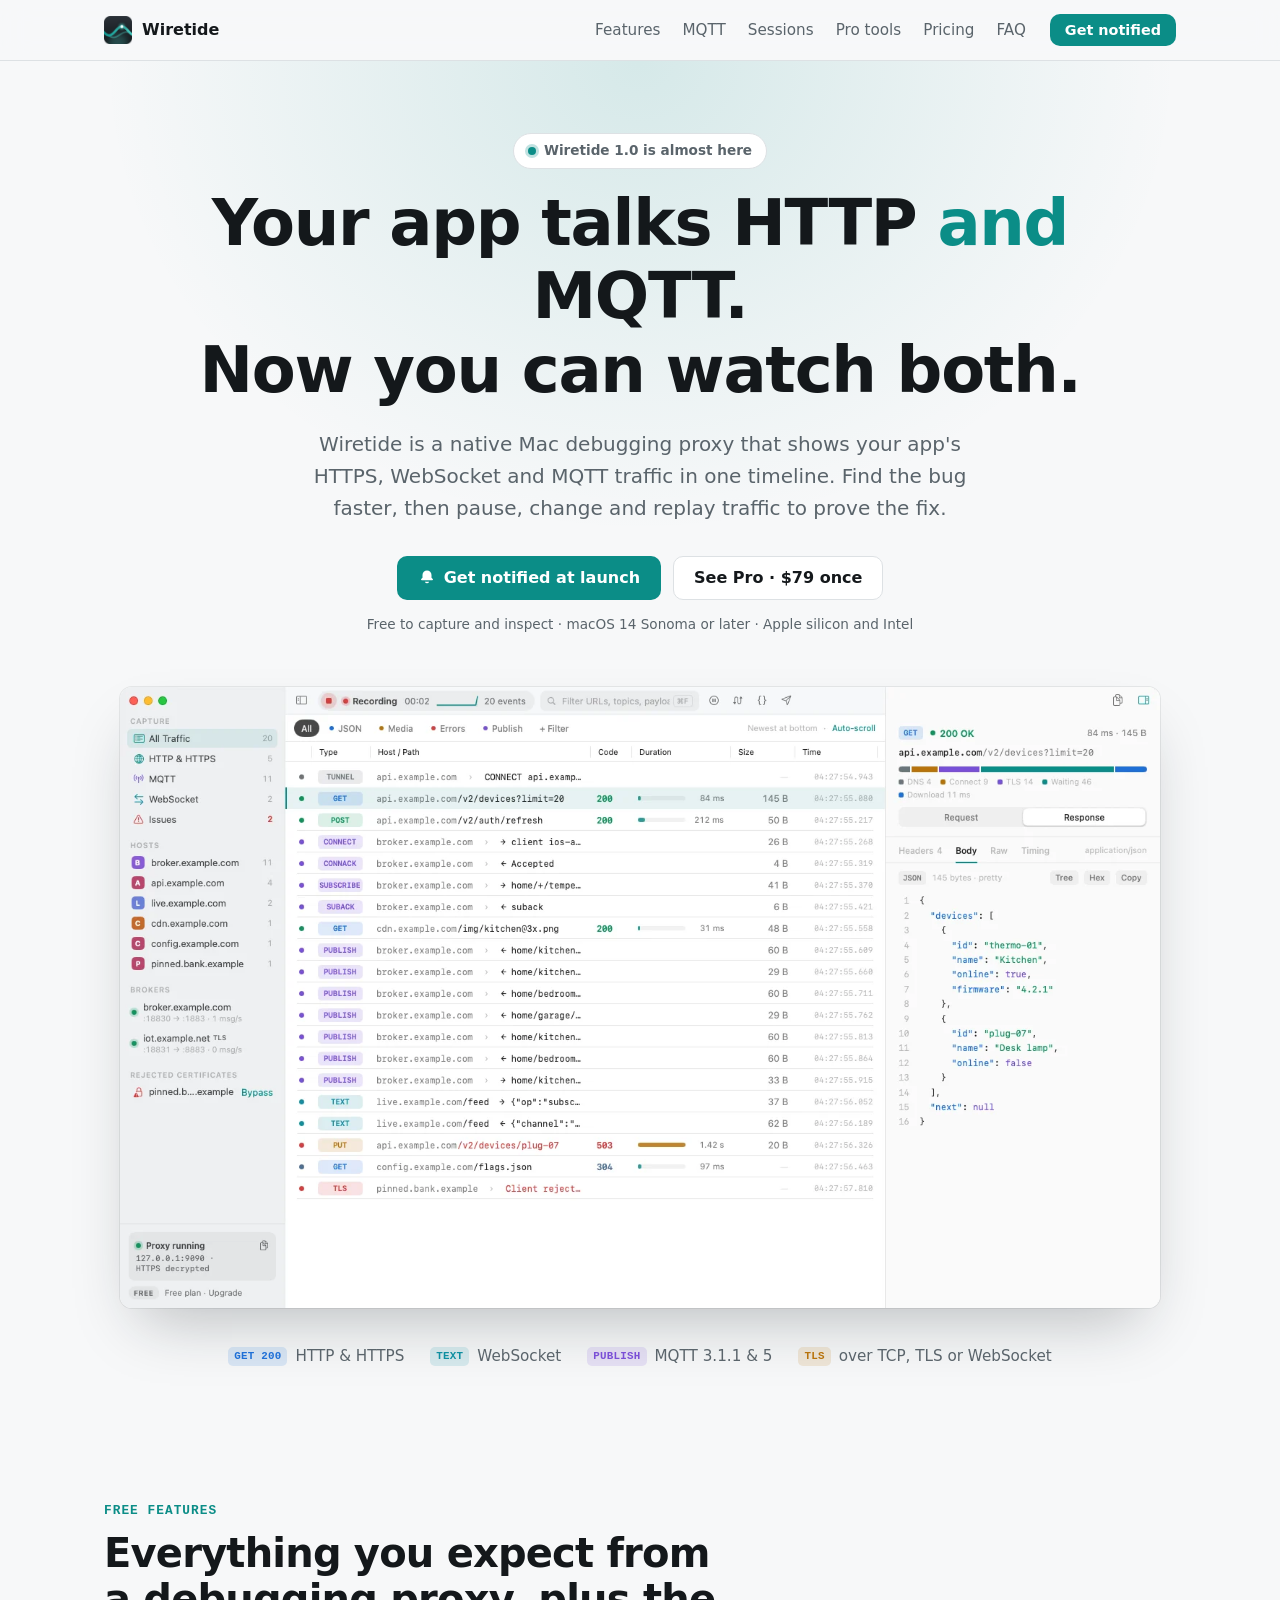
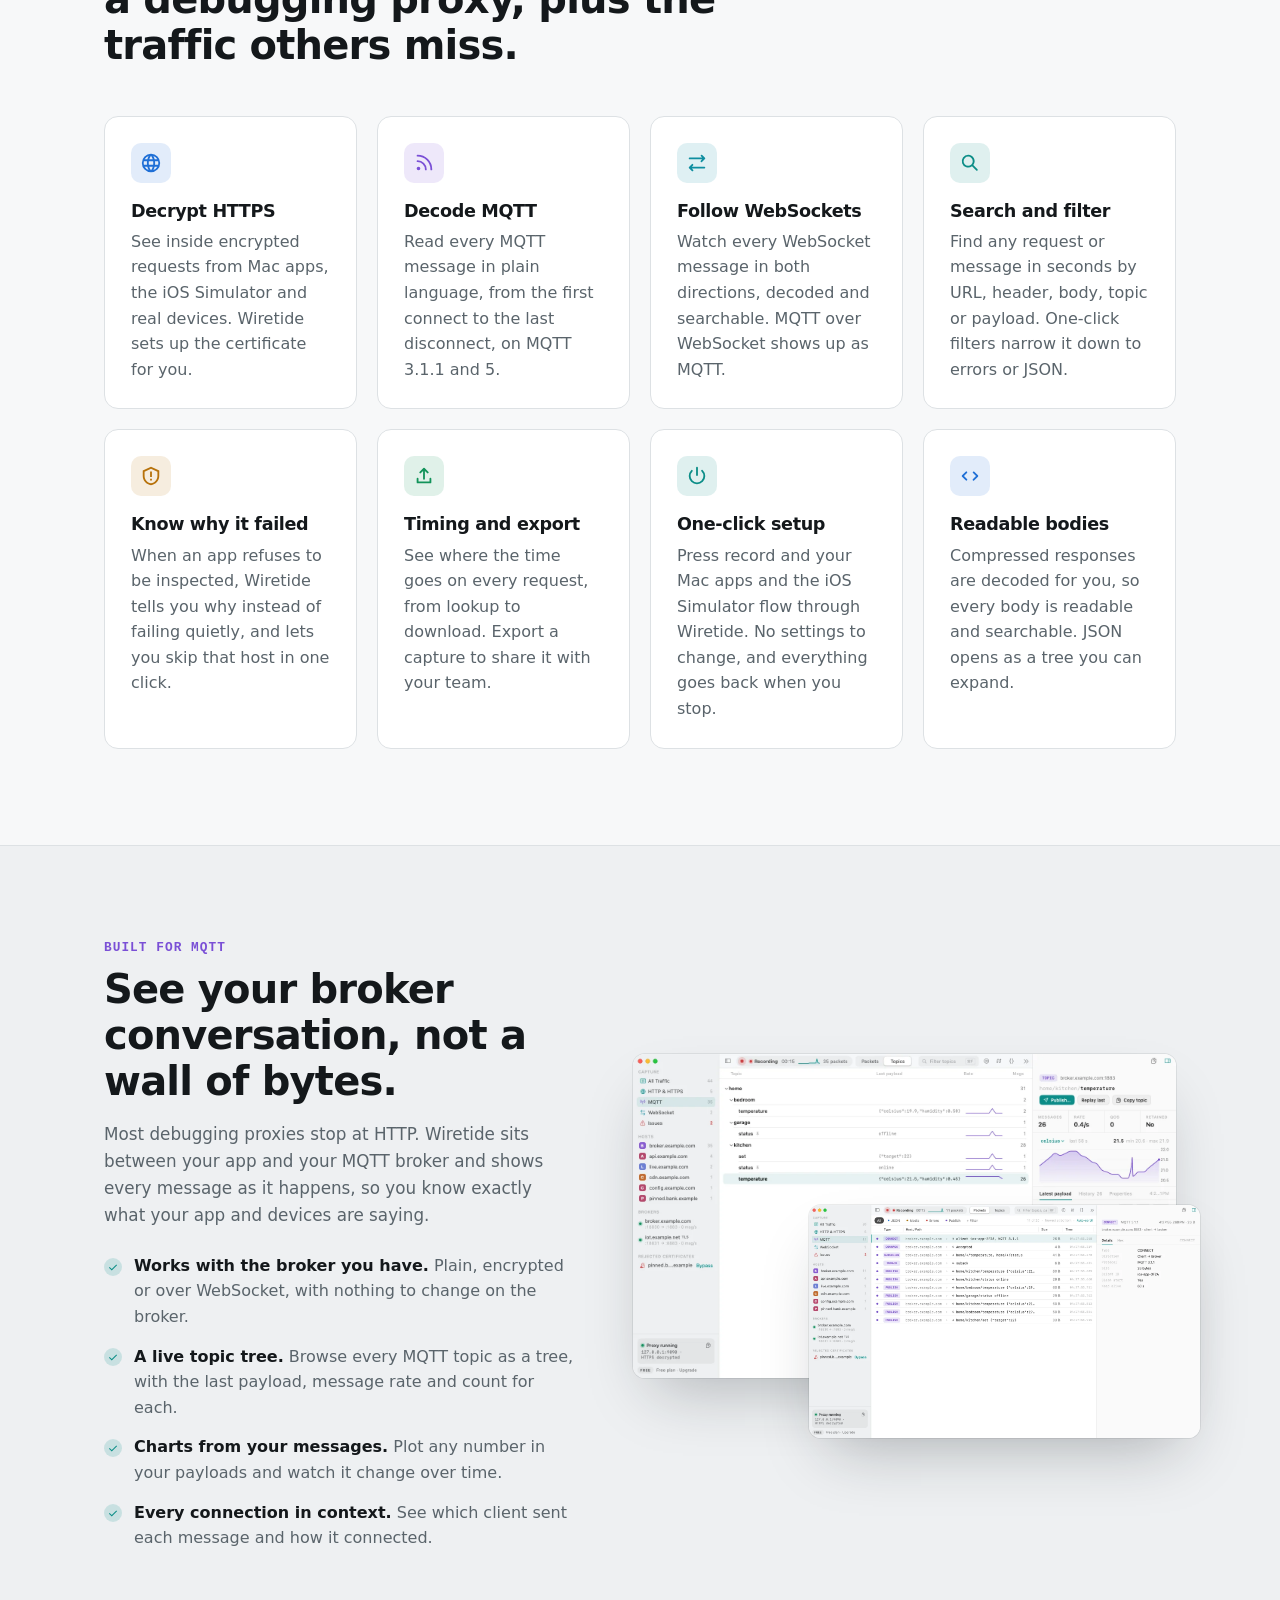
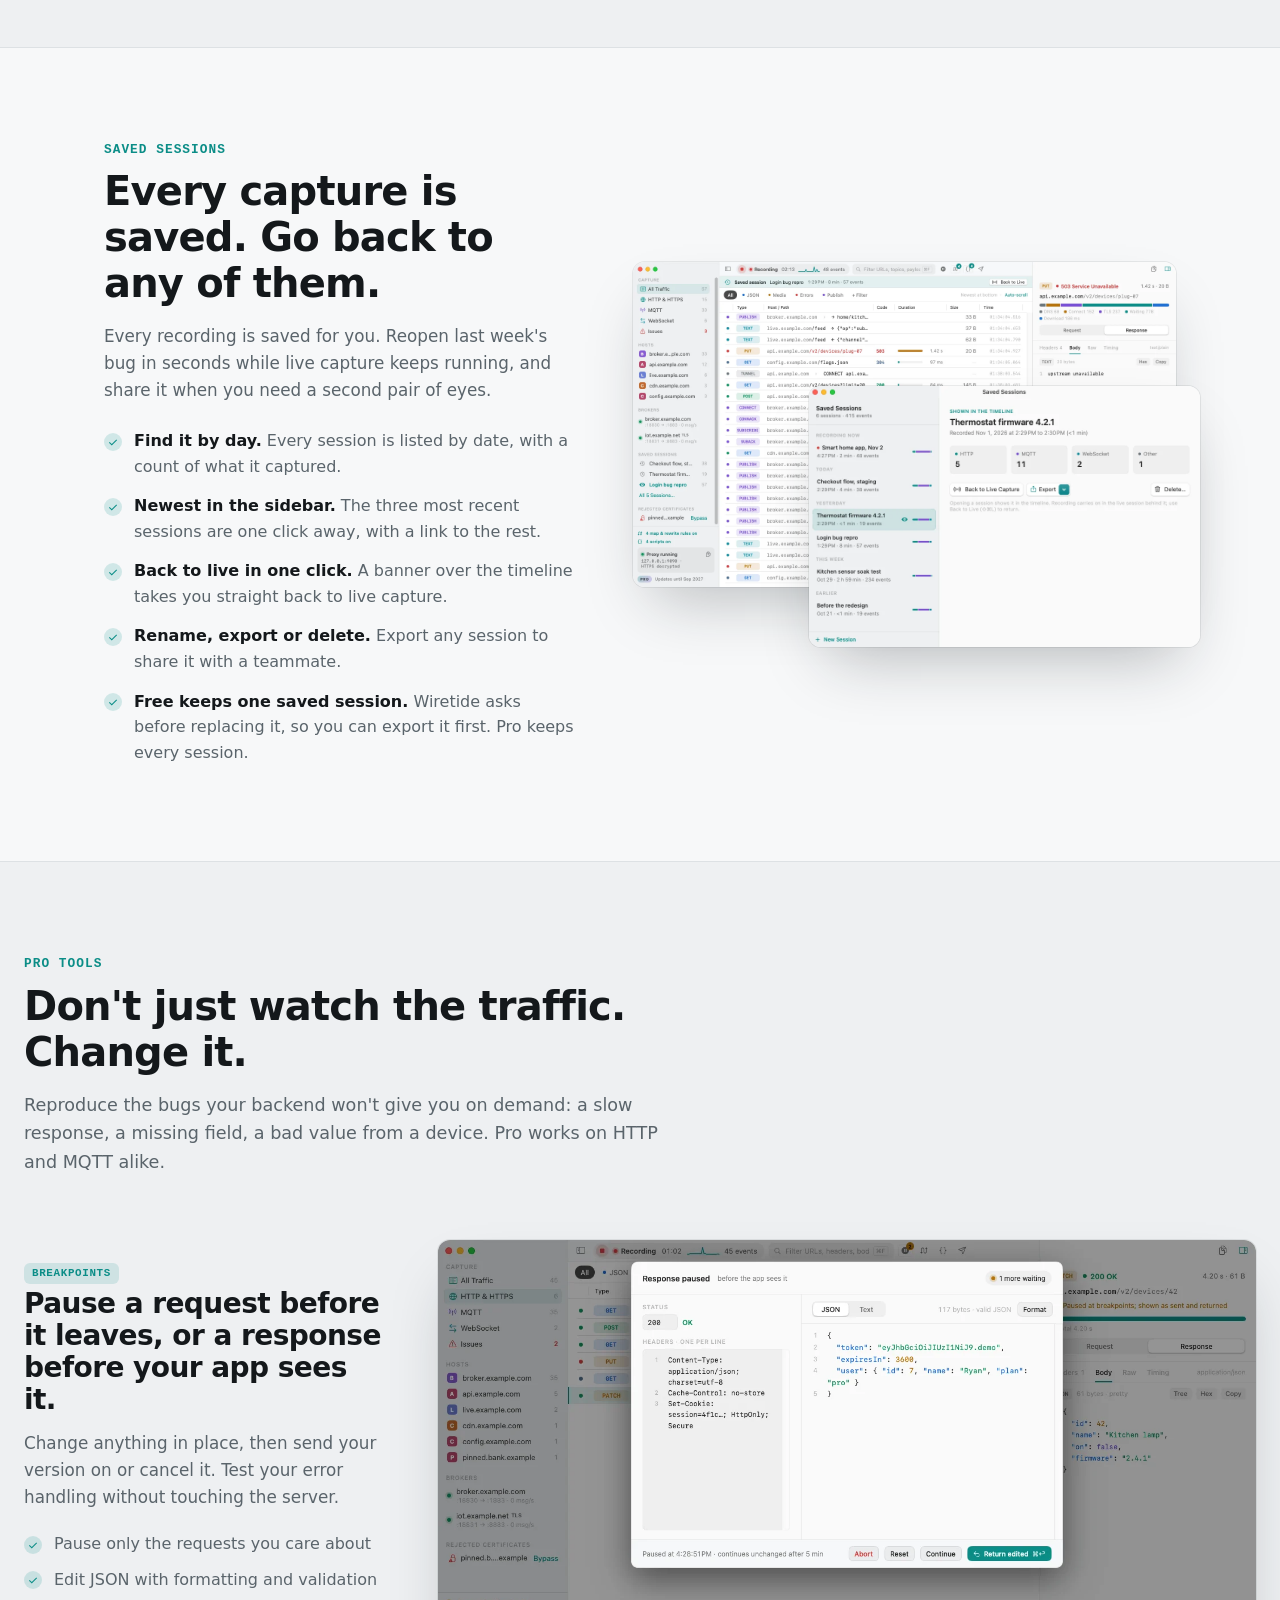
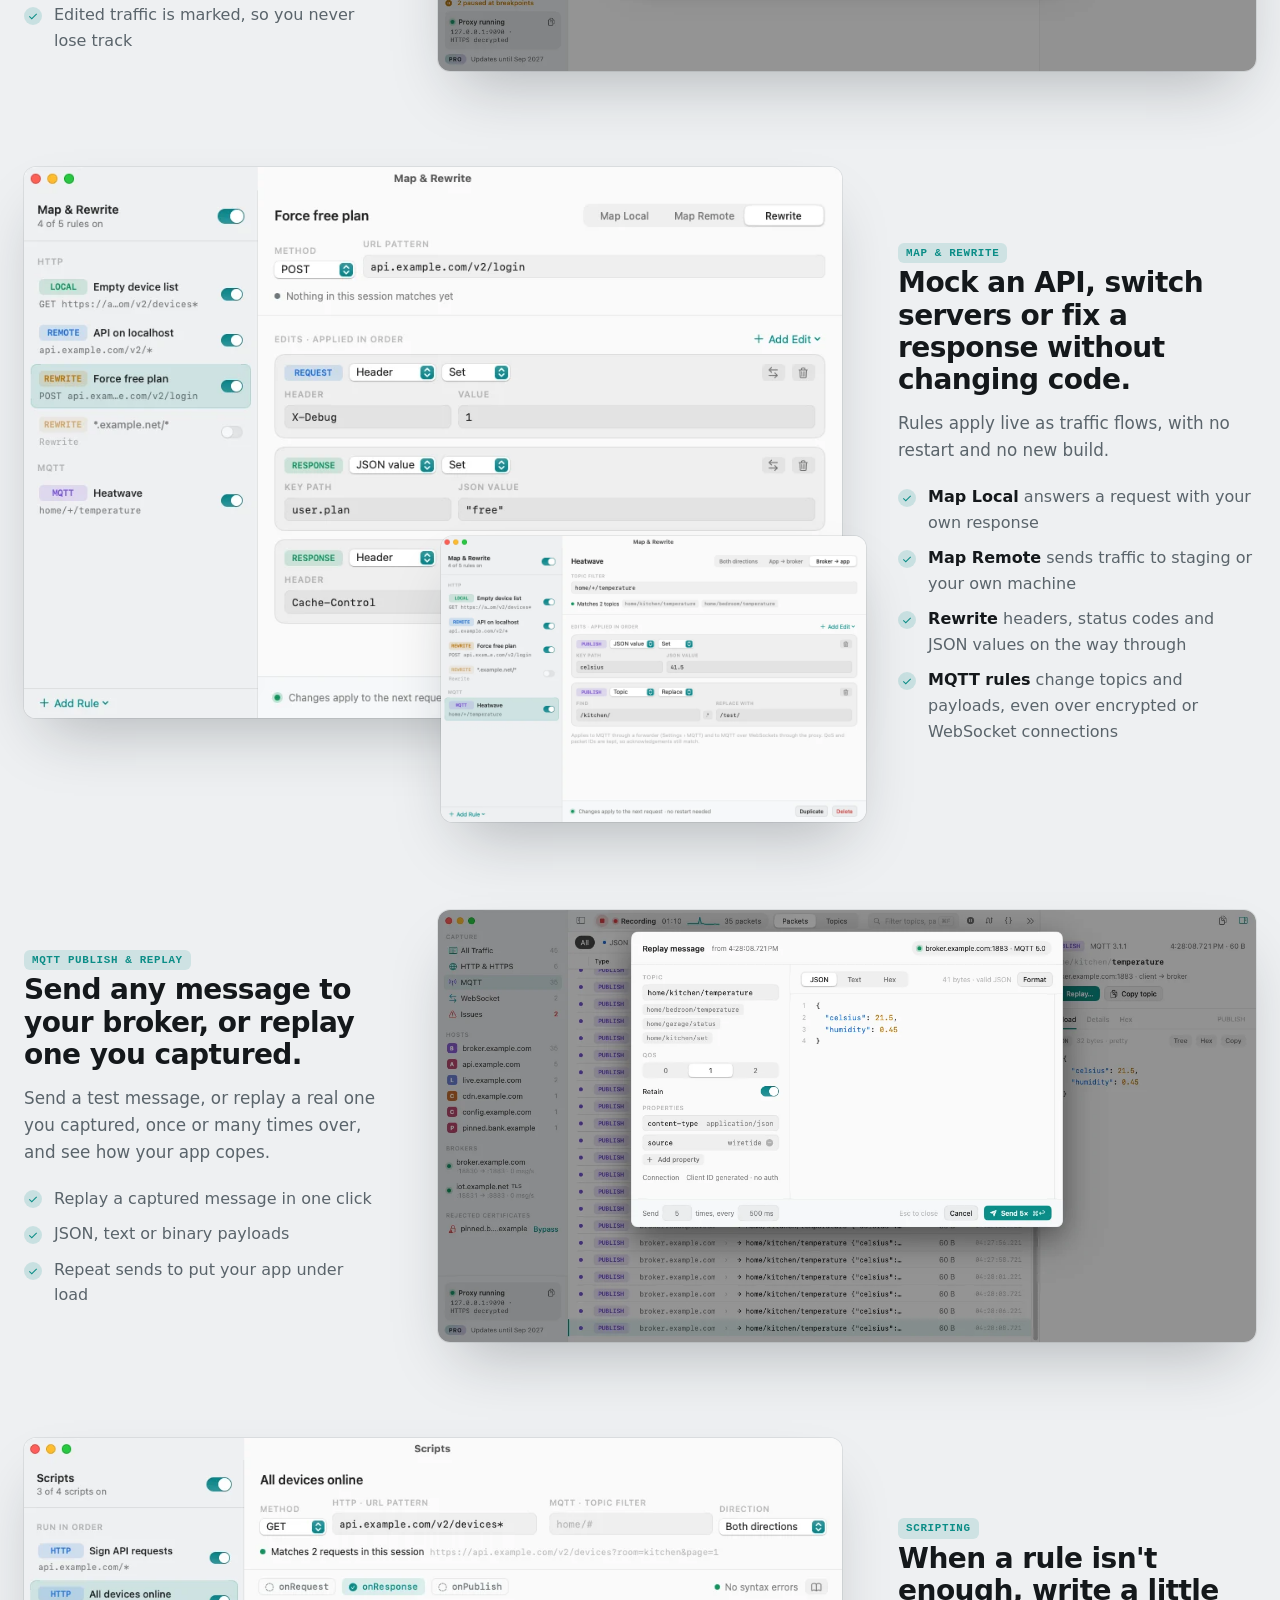
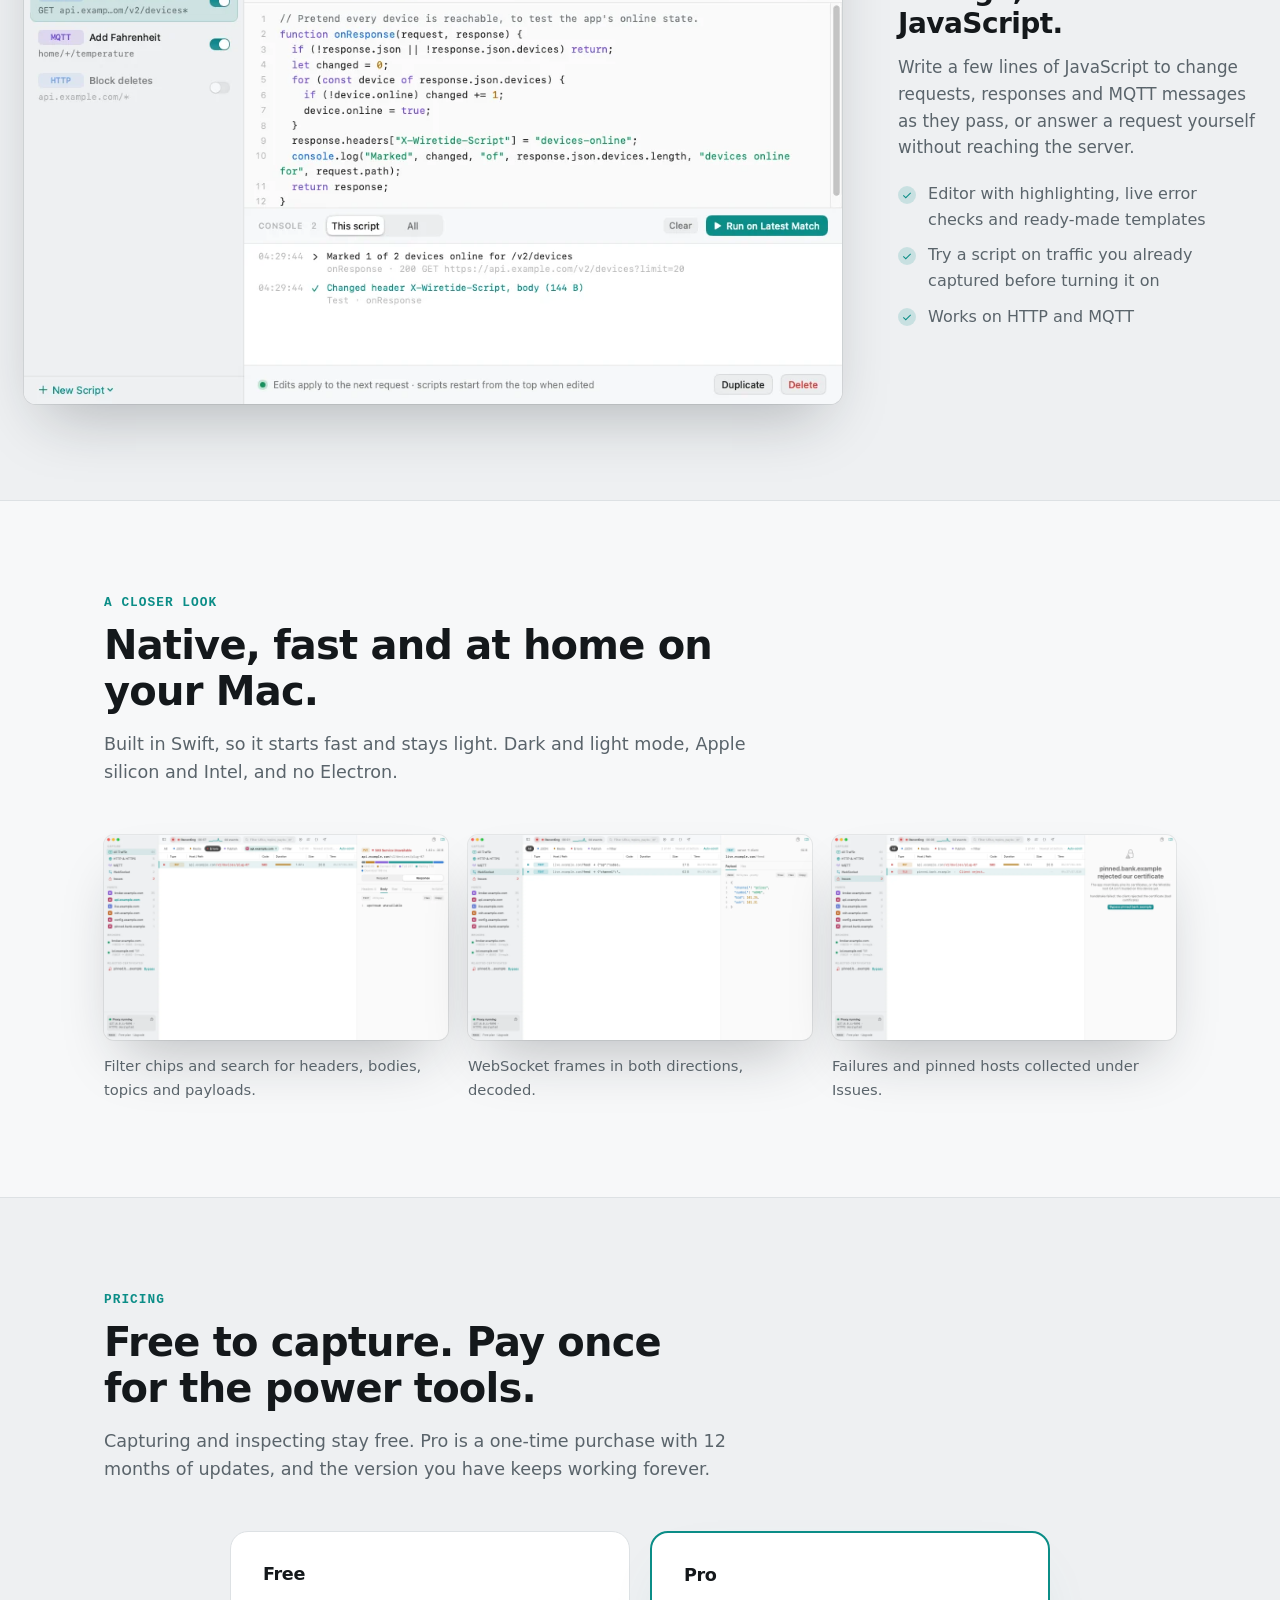
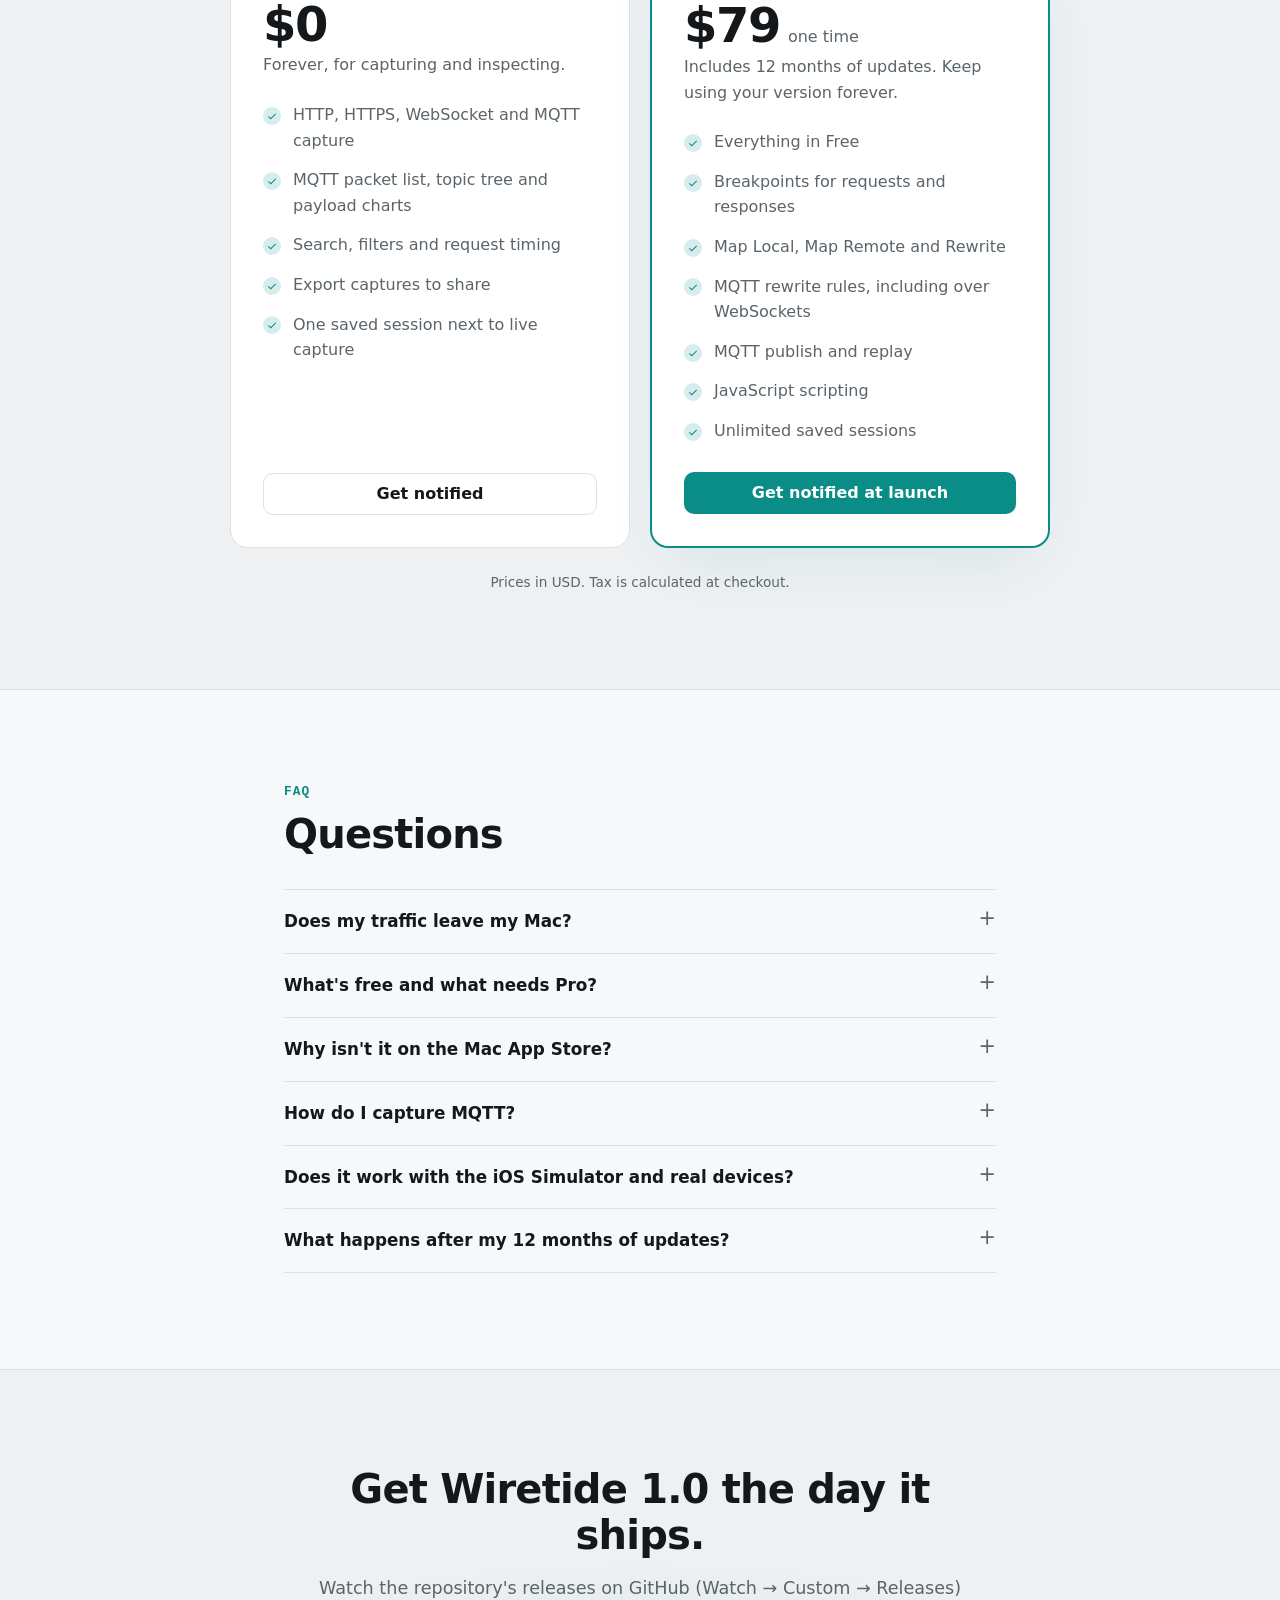
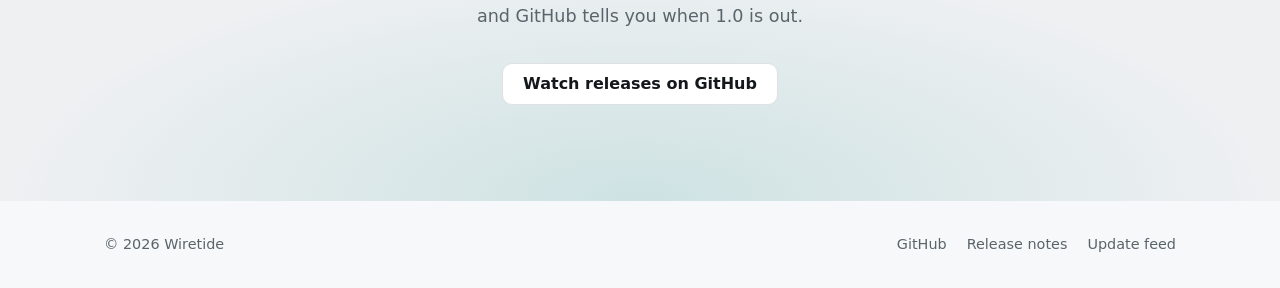
==== index.html @ bc928486 "Site from b8356b8" ====
<!doctype html>
<html lang="en">
<head>
  <meta charset="utf-8">
  <meta name="viewport" content="width=device-width, initial-scale=1">
  <title>Wiretide · HTTP, WebSocket and MQTT debugging proxy for macOS</title>
  <meta name="description" content="Wiretide is a native macOS debugging proxy for HTTPS, WebSocket and MQTT. Capture and inspect for free; Pro adds breakpoints, map and rewrite, MQTT publish and replay, and JavaScript scripting.">
  <link rel="canonical" href="https://wiretide.app/">
  <meta name="robots" content="index, follow">
  <meta name="color-scheme" content="dark light">
  <meta name="theme-color" content="#111417" media="(prefers-color-scheme: dark)">
  <meta name="theme-color" content="#f7f8f9" media="(prefers-color-scheme: light)">

  <meta property="og:type" content="website">
  <meta property="og:site_name" content="Wiretide">
  <meta property="og:url" content="https://wiretide.app/">
  <meta property="og:title" content="Wiretide · HTTP and MQTT debugging proxy for macOS">
  <meta property="og:description" content="HTTPS, WebSocket and MQTT in one timeline. Pause, rewrite, script and replay traffic in a native Mac app.">
  <meta property="og:image" content="https://wiretide.app/images/og.png">
  <meta property="og:image:width" content="1200">
  <meta property="og:image:height" content="630">
  <meta property="og:image:alt" content="Wiretide's timeline with HTTPS requests and MQTT packets side by side.">
  <meta property="og:locale" content="en_US">
  <meta name="twitter:card" content="summary_large_image">
  <meta name="twitter:title" content="Wiretide · HTTP and MQTT debugging proxy for macOS">
  <meta name="twitter:description" content="HTTPS, WebSocket and MQTT in one timeline. Pause, rewrite, script and replay traffic in a native Mac app.">
  <meta name="twitter:image" content="https://wiretide.app/images/og.png">

  <script type="application/ld+json">
  {
    "@context": "https://schema.org",
    "@type": "SoftwareApplication",
    "name": "Wiretide",
    "url": "https://wiretide.app/",
    "image": "https://wiretide.app/images/og.png",
    "description": "A native macOS debugging proxy for HTTPS, WebSocket and MQTT, with breakpoints, map and rewrite, MQTT publish and replay, and JavaScript scripting.",
    "applicationCategory": "DeveloperApplication",
    "operatingSystem": "macOS 14 or later",
    "offers": [
      { "@type": "Offer", "name": "Free", "price": "0", "priceCurrency": "USD" },
      { "@type": "Offer", "name": "Pro", "price": "79", "priceCurrency": "USD", "description": "One-time purchase with 12 months of updates" }
    ]
  }
  </script>

  <link rel="icon" href="images/favicon-32.png" type="image/png" sizes="32x32">
  <link rel="icon" href="images/icon-64.png" type="image/png" sizes="64x64">
  <link rel="apple-touch-icon" href="images/apple-touch-icon.png">
  <link rel="stylesheet" href="styles.css">
  <script src="config.js"></script>
  <script src="main.js" defer></script>
</head>
<body>
  <header class="nav">
    <div class="wrap nav-inner">
      <a class="brand" href="#top" aria-label="Wiretide home">
        <img src="images/icon-64.png" alt="" width="28" height="28">
        <span>Wiretide</span>
      </a>
      <nav class="nav-links" aria-label="Sections">
        <a href="#features">Features</a>
        <a href="#mqtt">MQTT</a>
        <a href="#sessions">Sessions</a>
        <a href="#pro">Pro tools</a>
        <a href="#pricing">Pricing</a>
        <a href="#faq">FAQ</a>
      </nav>
      <a class="btn btn-small" data-download data-launch-label="Download" href="#waitlist">Get notified</a>
    </div>
  </header>

  <main id="top">
    <section class="hero">
      <div class="wrap">
        <p class="pill"><span class="dot"></span><span data-prelaunch>Wiretide 1.0 is almost here</span><span data-launched hidden>Version 1.0</span></p>
        <h1>Your app talks HTTP <em>and</em> MQTT.<br>Now you can watch both.</h1>
        <p class="lede">Wiretide is a native Mac debugging proxy that shows your app's HTTPS, WebSocket and MQTT traffic in one timeline. Find the bug faster, then pause, change and replay traffic to prove the fix.</p>
        <div class="cta-row">
          <a class="btn btn-primary" data-download data-launch-label="Download for macOS" href="#waitlist">
            <svg aria-hidden="true" data-prelaunch width="18" height="18" viewBox="0 0 24 24"><path fill="currentColor" d="M12 2a6 6 0 0 0-6 6v3.59l-1.7 1.7A1 1 0 0 0 5 15h14a1 1 0 0 0 .7-1.7L18 11.58V8a6 6 0 0 0-6-6Zm-2.83 15a3 3 0 0 0 5.66 0H9.17Z"/></svg>
            <svg aria-hidden="true" data-launched hidden width="18" height="18" viewBox="0 0 24 24"><path fill="currentColor" d="M12 3a1 1 0 0 1 1 1v9.59l3.3-3.3a1 1 0 1 1 1.4 1.42l-5 5a1 1 0 0 1-1.4 0l-5-5a1 1 0 1 1 1.4-1.42l3.3 3.3V4a1 1 0 0 1 1-1Zm-8 15a1 1 0 0 1 1 1v1h14v-1a1 1 0 1 1 2 0v2a1 1 0 0 1-1 1H4a1 1 0 0 1-1-1v-2a1 1 0 0 1 1-1Z"/></svg>
            <span data-label>Get notified at launch</span>
          </a>
          <a class="btn btn-ghost" href="#pricing">See Pro · $79 once</a>
        </div>
        <p class="fine">Free to capture and inspect · macOS 14 Sonoma or later · Apple silicon and Intel</p>

        <figure class="window hero-shot">
          <picture>
            <source srcset="images/timeline-light.webp" media="(prefers-color-scheme: light)">
            <img src="images/timeline-dark.webp" width="1440" height="860"
                 alt="Wiretide's timeline: HTTPS requests, MQTT CONNECT, SUBSCRIBE and PUBLISH packets and WebSocket text frames in one list, with a JSON response and its timing open in the inspector.">
          </picture>
        </figure>

        <ul class="protocols" aria-label="Supported protocols">
          <li><span class="tag tag-http">GET 200</span>HTTP &amp; HTTPS</li>
          <li><span class="tag tag-ws">TEXT</span>WebSocket</li>
          <li><span class="tag tag-mqtt">PUBLISH</span>MQTT 3.1.1 &amp; 5</li>
          <li><span class="tag tag-tls">TLS</span>over TCP, TLS or WebSocket</li>
        </ul>
      </div>
    </section>

    <section id="features" class="section">
      <div class="wrap">
        <p class="eyebrow">Free features</p>
        <h2>Everything you expect from a debugging proxy, plus the traffic others miss.</h2>
        <div class="grid features">
          <article class="card">
            <div class="icon i-http" aria-hidden="true"><svg viewBox="0 0 24 24"><path d="M12 2a10 10 0 1 0 0 20 10 10 0 0 0 0-20Zm6.93 6h-2.95a15.7 15.7 0 0 0-1.38-3.56A8.03 8.03 0 0 1 18.93 8ZM12 4.04c.83 1.2 1.48 2.53 1.91 3.96h-3.82c.43-1.43 1.08-2.76 1.91-3.96ZM4.26 14a8.2 8.2 0 0 1 0-4h3.38a16.5 16.5 0 0 0 0 4H4.26Zm.81 2h2.95c.32 1.25.78 2.45 1.38 3.56A7.99 7.99 0 0 1 5.07 16Zm2.95-8H5.07a7.99 7.99 0 0 1 4.33-3.56A15.7 15.7 0 0 0 8.02 8ZM12 19.96A14.1 14.1 0 0 1 10.09 16h3.82A14.1 14.1 0 0 1 12 19.96ZM14.34 14H9.66a14.7 14.7 0 0 1 0-4h4.68a14.7 14.7 0 0 1 0 4Zm.25 5.56c.6-1.11 1.06-2.31 1.38-3.56h2.95a8.03 8.03 0 0 1-4.33 3.56ZM16.36 14a16.5 16.5 0 0 0 0-4h3.38a8.2 8.2 0 0 1 0 4h-3.38Z"/></svg></div>
            <h3>Decrypt HTTPS</h3>
            <p>See inside encrypted requests from Mac apps, the iOS Simulator and real devices. Wiretide sets up the certificate for you.</p>
          </article>
          <article class="card">
            <div class="icon i-mqtt" aria-hidden="true"><svg viewBox="0 0 24 24"><path d="M4 4a1 1 0 0 1 1-1 16 16 0 0 1 16 16 1 1 0 1 1-2 0A14 14 0 0 0 5 5a1 1 0 0 1-1-1Zm0 6a1 1 0 0 1 1-1 10 10 0 0 1 10 10 1 1 0 1 1-2 0 8 8 0 0 0-8-8 1 1 0 0 1-1-1Zm2 6a2 2 0 1 1 0 4 2 2 0 0 1 0-4Z"/></svg></div>
            <h3>Decode MQTT</h3>
            <p>Read every MQTT message in plain language, from the first connect to the last disconnect, on MQTT 3.1.1 and 5.</p>
          </article>
          <article class="card">
            <div class="icon i-ws" aria-hidden="true"><svg viewBox="0 0 24 24"><path d="M16.3 3.3a1 1 0 0 1 1.4 0l3 3a1 1 0 0 1 0 1.4l-3 3a1 1 0 1 1-1.4-1.4L17.58 8H4a1 1 0 0 1 0-2h13.59L16.3 4.7a1 1 0 0 1 0-1.4Zm-8.6 10a1 1 0 0 1 0 1.4L6.42 16H20a1 1 0 1 1 0 2H6.41l1.3 1.3a1 1 0 1 1-1.42 1.4l-3-3a1 1 0 0 1 0-1.4l3-3a1 1 0 0 1 1.42 0Z"/></svg></div>
            <h3>Follow WebSockets</h3>
            <p>Watch every WebSocket message in both directions, decoded and searchable. MQTT over WebSocket shows up as MQTT.</p>
          </article>
          <article class="card">
            <div class="icon i-search" aria-hidden="true"><svg viewBox="0 0 24 24"><path d="M10 3a7 7 0 0 1 5.6 11.19l4.6 4.6a1 1 0 0 1-1.4 1.42l-4.6-4.6A7 7 0 1 1 10 3Zm0 2a5 5 0 1 0 0 10 5 5 0 0 0 0-10Z"/></svg></div>
            <h3>Search and filter</h3>
            <p>Find any request or message in seconds by URL, header, body, topic or payload. One-click filters narrow it down to errors or JSON.</p>
          </article>
          <article class="card">
            <div class="icon i-warn" aria-hidden="true"><svg viewBox="0 0 24 24"><path d="M12 2 3 6v6c0 5 3.8 9.3 9 10 5.2-.7 9-5 9-10V6l-9-4Zm0 2.18 7 3.11V12c0 3.9-2.9 7.3-7 8-4.1-.7-7-4.1-7-8V7.29l7-3.11ZM11 7h2v6h-2V7Zm0 8h2v2h-2v-2Z"/></svg></div>
            <h3>Know why it failed</h3>
            <p>When an app refuses to be inspected, Wiretide tells you why instead of failing quietly, and lets you skip that host in one click.</p>
          </article>
          <article class="card">
            <div class="icon i-export" aria-hidden="true"><svg viewBox="0 0 24 24"><path d="M12 3a1 1 0 0 1 .7.3l4 4a1 1 0 1 1-1.4 1.4L13 6.42V15a1 1 0 1 1-2 0V6.41L8.7 8.7a1 1 0 1 1-1.4-1.4l4-4A1 1 0 0 1 12 3ZM5 14a1 1 0 0 1 1 1v3h12v-3a1 1 0 1 1 2 0v4a1 1 0 0 1-1 1H5a1 1 0 0 1-1-1v-4a1 1 0 0 1 1-1Z"/></svg></div>
            <h3>Timing and export</h3>
            <p>See where the time goes on every request, from lookup to download. Export a capture to share it with your team.</p>
          </article>
          <article class="card">
            <div class="icon i-search" aria-hidden="true"><svg viewBox="0 0 24 24"><path d="M12 2a1 1 0 0 1 1 1v8a1 1 0 1 1-2 0V3a1 1 0 0 1 1-1ZM7.05 5.64a1 1 0 0 1 0 1.41 7 7 0 1 0 9.9 0 1 1 0 1 1 1.41-1.41 9 9 0 1 1-12.72 0 1 1 0 0 1 1.41 0Z"/></svg></div>
            <h3>One-click setup</h3>
            <p>Press record and your Mac apps and the iOS Simulator flow through Wiretide. No settings to change, and everything goes back when you stop.</p>
          </article>
          <article class="card">
            <div class="icon i-http" aria-hidden="true"><svg viewBox="0 0 24 24"><path d="M8.7 7.3a1 1 0 0 1 0 1.4L5.42 12l3.3 3.3a1 1 0 1 1-1.42 1.4l-4-4a1 1 0 0 1 0-1.4l4-4a1 1 0 0 1 1.42 0Zm6.6 0a1 1 0 0 1 1.4 0l4 4a1 1 0 0 1 0 1.4l-4 4a1 1 0 1 1-1.4-1.4l3.29-3.3-3.3-3.3a1 1 0 0 1 0-1.4Z"/></svg></div>
            <h3>Readable bodies</h3>
            <p>Compressed responses are decoded for you, so every body is readable and searchable. JSON opens as a tree you can expand.</p>
          </article>
        </div>
      </div>
    </section>

    <section id="mqtt" class="section section-alt">
      <div class="wrap split">
        <div class="split-copy">
          <p class="eyebrow eyebrow-mqtt">Built for MQTT</p>
          <h2>See your broker conversation, not a wall of bytes.</h2>
          <p>Most debugging proxies stop at HTTP. Wiretide sits between your app and your MQTT broker and shows every message as it happens, so you know exactly what your app and devices are saying.</p>
          <ul class="checks">
            <li><strong>Works with the broker you have.</strong> Plain, encrypted or over WebSocket, with nothing to change on the broker.</li>
            <li><strong>A live topic tree.</strong> Browse every MQTT topic as a tree, with the last payload, message rate and count for each.</li>
            <li><strong>Charts from your messages.</strong> Plot any number in your payloads and watch it change over time.</li>
            <li><strong>Every connection in context.</strong> See which client sent each message and how it connected.</li>
          </ul>
        </div>
        <div class="split-media">
          <figure class="window">
            <picture>
              <source srcset="images/topics-light.webp" media="(prefers-color-scheme: light)">
              <img src="images/topics-dark.webp" width="1440" height="860" loading="lazy"
                   alt="The MQTT topic tree with last payloads and rate sparklines, and a chart of a payload value in the inspector.">
            </picture>
          </figure>
          <figure class="window window-offset">
            <picture>
              <source srcset="images/mqtt-connect-light.webp" media="(prefers-color-scheme: light)">
              <img src="images/mqtt-connect-dark.webp" width="1440" height="860" loading="lazy"
                   alt="The MQTT packet list with a packet open in the inspector.">
            </picture>
          </figure>
        </div>
      </div>
    </section>

    <section id="sessions" class="section">
      <div class="wrap split">
        <div class="split-copy">
          <p class="eyebrow">Saved Sessions</p>
          <h2>Every capture is saved. Go back to any of them.</h2>
          <p>Every recording is saved for you. Reopen last week's bug in seconds while live capture keeps running, and share it when you need a second pair of eyes.</p>
          <ul class="checks">
            <li><strong>Find it by day.</strong> Every session is listed by date, with a count of what it captured.</li>
            <li><strong>Newest in the sidebar.</strong> The three most recent sessions are one click away, with a link to the rest.</li>
            <li><strong>Back to live in one click.</strong> A banner over the timeline takes you straight back to live capture.</li>
            <li><strong>Rename, export or delete.</strong> Export any session to share it with a teammate.</li>
            <li><strong>Free keeps one saved session.</strong> Wiretide asks before replacing it, so you can export it first. Pro keeps every session.</li>
          </ul>
        </div>
        <div class="split-media">
          <figure class="window">
            <picture>
              <source srcset="images/saved-session-light.webp" media="(prefers-color-scheme: light)">
              <img src="images/saved-session-dark.webp" width="1440" height="860" loading="lazy"
                   alt="The timeline showing a saved session called Login bug repro, with a Back to Live button and the three newest sessions in the sidebar.">
            </picture>
          </figure>
          <figure class="window window-offset">
            <picture>
              <source srcset="images/sessions-light.webp" media="(prefers-color-scheme: light)">
              <img src="images/sessions-dark.webp" width="900" height="600" loading="lazy"
                   alt="The Saved Sessions window listing sessions by day, with event counts for HTTP, MQTT, WebSocket and other traffic.">
            </picture>
          </figure>
        </div>
      </div>
    </section>

    <section id="pro" class="section section-alt">
      <div class="wrap">
        <p class="eyebrow">Pro tools</p>
        <h2>Don't just watch the traffic. Change it.</h2>
        <p class="sub">Reproduce the bugs your backend won't give you on demand: a slow response, a missing field, a bad value from a device. Pro works on HTTP and MQTT alike.</p>

        <div class="pro-list">
          <article class="pro-item">
            <div class="pro-copy">
              <span class="pro-tag">Breakpoints</span>
              <h3>Pause a request before it leaves, or a response before your app sees it.</h3>
              <p>Change anything in place, then send your version on or cancel it. Test your error handling without touching the server.</p>
              <ul class="checks">
                <li>Pause only the requests you care about</li>
                <li>Edit JSON with formatting and validation</li>
                <li>Edited traffic is marked, so you never lose track</li>
              </ul>
            </div>
            <div class="pro-media">
              <figure class="window">
                <picture>
                  <source srcset="images/breakpoint-light.webp" media="(prefers-color-scheme: light)">
                  <img src="images/breakpoint-dark.webp" width="1440" height="760" loading="lazy"
                       alt="A paused response: status 200, its headers and a JSON body ready to edit, with Abort, Reset, Continue and Return edited buttons.">
                </picture>
              </figure>
            </div>
          </article>

          <article class="pro-item">
            <div class="pro-copy">
              <span class="pro-tag">Map &amp; Rewrite</span>
              <h3>Mock an API, switch servers or fix a response without changing code.</h3>
              <p>Rules apply live as traffic flows, with no restart and no new build.</p>
              <ul class="checks">
                <li><strong>Map Local</strong> answers a request with your own response</li>
                <li><strong>Map Remote</strong> sends traffic to staging or your own machine</li>
                <li><strong>Rewrite</strong> headers, status codes and JSON values on the way through</li>
                <li><strong>MQTT rules</strong> change topics and payloads, even over encrypted or WebSocket connections</li>
              </ul>
            </div>
            <div class="pro-media has-offset">
              <figure class="window">
                <picture>
                  <source srcset="images/rewrite-light.webp" media="(prefers-color-scheme: light)">
                  <img src="images/rewrite-dark.webp" width="980" height="660" loading="lazy"
                       alt="The Map &amp; Rewrite window with a rule that sets a header, sets a JSON value and replaces Cache-Control.">
                </picture>
              </figure>
              <figure class="window window-offset">
                <picture>
                  <source srcset="images/rewrite-mqtt-light.webp" media="(prefers-color-scheme: light)">
                  <img src="images/rewrite-mqtt-dark.webp" width="980" height="660" loading="lazy"
                       alt="An MQTT rule that changes the payload and topic of matching messages.">
                </picture>
              </figure>
            </div>
          </article>

          <article class="pro-item">
            <div class="pro-copy">
              <span class="pro-tag">MQTT publish &amp; replay</span>
              <h3>Send any message to your broker, or replay one you captured.</h3>
              <p>Send a test message, or replay a real one you captured, once or many times over, and see how your app copes.</p>
              <ul class="checks">
                <li>Replay a captured message in one click</li>
                <li>JSON, text or binary payloads</li>
                <li>Repeat sends to put your app under load</li>
              </ul>
            </div>
            <div class="pro-media">
              <figure class="window">
                <picture>
                  <source srcset="images/replay-light.webp" media="(prefers-color-scheme: light)">
                  <img src="images/replay-dark.webp" width="1440" height="760" loading="lazy"
                       alt="The Replay message sheet with a topic, QoS 1, retain on, MQTT 5 properties, a JSON payload and Send 5 times every 500 ms.">
                </picture>
              </figure>
            </div>
          </article>

          <article class="pro-item">
            <div class="pro-copy">
              <span class="pro-tag">Scripting</span>
              <h3>When a rule isn't enough, write a little JavaScript.</h3>
              <p>Write a few lines of JavaScript to change requests, responses and MQTT messages as they pass, or answer a request yourself without reaching the server.</p>
              <ul class="checks">
                <li>Editor with highlighting, live error checks and ready-made templates</li>
                <li>Try a script on traffic you already captured before turning it on</li>
                <li>Works on HTTP and MQTT</li>
              </ul>
            </div>
            <div class="pro-media">
              <figure class="window">
                <picture>
                  <source srcset="images/scripts-light.webp" media="(prefers-color-scheme: light)">
                  <img src="images/scripts-dark.webp" width="1040" height="720" loading="lazy"
                       alt="The Scripts window with a script open and a console showing its output.">
                </picture>
              </figure>
            </div>
          </article>
        </div>
      </div>
    </section>

    <section class="section">
      <div class="wrap">
        <p class="eyebrow">A closer look</p>
        <h2>Native, fast and at home on your Mac.</h2>
        <p class="sub">Built in Swift, so it starts fast and stays light. Dark and light mode, Apple silicon and Intel, and no Electron.</p>
        <div class="gallery" role="list">
          <figure class="shot" role="listitem">
            <picture>
              <source srcset="images/filters-light.webp" media="(prefers-color-scheme: light)">
              <img src="images/filters-dark.webp" width="1440" height="860" loading="lazy" alt="The timeline filtered to errors.">
            </picture>
            <figcaption>Filter chips and search for headers, bodies, topics and payloads.</figcaption>
          </figure>
          <figure class="shot" role="listitem">
            <picture>
              <source srcset="images/websocket-light.webp" media="(prefers-color-scheme: light)">
              <img src="images/websocket-dark.webp" width="1440" height="860" loading="lazy" alt="WebSocket text frames in both directions with the payload open in the inspector.">
            </picture>
            <figcaption>WebSocket frames in both directions, decoded.</figcaption>
          </figure>
          <figure class="shot" role="listitem">
            <picture>
              <source srcset="images/issues-light.webp" media="(prefers-color-scheme: light)">
              <img src="images/issues-dark.webp" width="1440" height="860" loading="lazy" alt="The Issues list showing a failed request and a host that rejected the certificate, with a Bypass button.">
            </picture>
            <figcaption>Failures and pinned hosts collected under Issues.</figcaption>
          </figure>
        </div>
      </div>
    </section>

    <section id="pricing" class="section section-alt">
      <div class="wrap">
        <p class="eyebrow">Pricing</p>
        <h2>Free to capture. Pay once for the power tools.</h2>
        <p class="sub">Capturing and inspecting stay free. Pro is a one-time purchase with 12 months of updates, and the version you have keeps working forever.</p>
        <div class="grid pricing">
          <article class="plan">
            <h3>Free</h3>
            <p class="price"><span class="amount">$0</span></p>
            <p class="plan-note">Forever, for capturing and inspecting.</p>
            <ul class="checks">
              <li>HTTP, HTTPS, WebSocket and MQTT capture</li>
              <li>MQTT packet list, topic tree and payload charts</li>
              <li>Search, filters and request timing</li>
              <li>Export captures to share</li>
              <li>One saved session next to live capture</li>
            </ul>
            <a class="btn btn-ghost btn-block" data-download data-launch-label="Download" href="#waitlist">Get notified</a>
          </article>
          <article class="plan plan-pro">
            <h3>Pro</h3>
            <p class="price"><span class="amount">$79</span><span class="per">one time</span></p>
            <p class="plan-note">Includes 12 months of updates. Keep using your version forever.</p>
            <ul class="checks">
              <li>Everything in Free</li>
              <li>Breakpoints for requests and responses</li>
              <li>Map Local, Map Remote and Rewrite</li>
              <li>MQTT rewrite rules, including over WebSockets</li>
              <li>MQTT publish and replay</li>
              <li>JavaScript scripting</li>
              <li>Unlimited saved sessions</li>
            </ul>
            <a class="btn btn-primary btn-block" data-checkout href="#waitlist">Get notified at launch</a>
          </article>
        </div>
        <p class="fine center">Prices in USD. Tax is calculated at checkout.</p>
      </div>
    </section>

    <section id="faq" class="section">
      <div class="wrap narrow">
        <p class="eyebrow">FAQ</p>
        <h2>Questions</h2>
        <details>
          <summary>Does my traffic leave my Mac?</summary>
          <p>No. Everything you capture stays on your Mac, and scripts run there too. Wiretide only goes online to check your Pro license and look for updates.</p>
        </details>
        <details>
          <summary>What's free and what needs Pro?</summary>
          <p>Capturing and inspecting everything is free: HTTP, HTTPS, WebSocket and MQTT, search, timing and export. Free keeps one saved session next to the one recording now; when you start another, Wiretide asks before replacing the old one, and you can always export it first. Pro adds the tools that change traffic (breakpoints, map and rewrite, MQTT publish and replay, scripting) and keeps unlimited saved sessions.</p>
        </details>
        <details>
          <summary>Why isn't it on the Mac App Store?</summary>
          <p>A debugging proxy needs to run a local proxy, install a root certificate and talk to the iOS Simulator, which the App Store sandbox doesn't allow. You download Wiretide from this site, and it updates itself.</p>
        </details>
        <details>
          <summary>How do I capture MQTT?</summary>
          <p>Add your broker in Settings and point your app at the address Wiretide gives you. Wiretide passes everything through to your broker and shows it as it goes. MQTT over WebSocket is picked up automatically.</p>
        </details>
        <details>
          <summary>Does it work with the iOS Simulator and real devices?</summary>
          <p>Yes. The Simulator uses your Mac's proxy settings, and Settings can install the root certificate into a booted Simulator for you. For a physical device, set the Wi-Fi proxy to your Mac and trust the certificate on the device.</p>
        </details>
        <details>
          <summary>What happens after my 12 months of updates?</summary>
          <p>Pro keeps working forever on every version released within 12 months of your purchase. Renew if you want the newer ones. A license also keeps working offline for 30 days between checks.</p>
        </details>
      </div>
    </section>

    <section id="waitlist" class="section cta">
      <div class="wrap narrow center">
        <h2 data-prelaunch>Get Wiretide 1.0 the day it ships.</h2>
        <h2 data-launched hidden>Capture your first session in a minute.</h2>
        <p class="sub" data-prelaunch data-waitlist-copy hidden>Leave your email and you'll get one message when 1.0 is out. No spam.</p>
        <p class="sub" data-prelaunch data-waitlist-fallback>Watch the repository's releases on GitHub (Watch → Custom → Releases) and GitHub tells you when 1.0 is out.</p>
        <form class="waitlist" data-waitlist hidden>
          <label class="sr-only" for="email">Email address</label>
          <input id="email" name="email" type="email" autocomplete="email" placeholder="you@example.com" required>
          <button class="btn btn-primary" type="submit">Notify me</button>
          <p class="form-status" role="status" aria-live="polite"></p>
        </form>
        <div class="waitlist-fallback" data-waitlist-fallback data-prelaunch>
          <a class="btn btn-ghost" href="https://github.com/ryansalim-dev/traffic-watcher-with-mqtt">Watch releases on GitHub</a>
        </div>
        <div id="download" class="download" data-launched hidden>
          <a class="btn btn-primary" data-download href="https://github.com/ryansalim-dev/traffic-watcher-with-mqtt/releases/latest">Download Wiretide for macOS</a>
          <p class="fine">Free to capture and inspect · macOS 14 or later</p>
        </div>
      </div>
    </section>
  </main>

  <footer class="footer">
    <div class="wrap footer-inner">
      <p>© 2026 Wiretide</p>
      <nav aria-label="Footer">
        <a href="https://github.com/ryansalim-dev/traffic-watcher-with-mqtt">GitHub</a>
        <a href="https://github.com/ryansalim-dev/traffic-watcher-with-mqtt/releases">Release notes</a>
        <a href="appcast.xml">Update feed</a>
      </nav>
    </div>
  </footer>
</body>
</html>
---- styles.css ----
:root {
  /* Graphite and tide teal, the same palette as the app. Dark first. */
  --bg: #111417;
  --bg-alt: #15181c;
  --surface: #1b1f24;
  --text: #e9edef;
  --muted: #9aa5ac;
  --border: #272c33;
  --accent: #4fd1c5;
  --accent-strong: #74ddd3;
  --accent-text: #06201e;
  --http: #6cb4ff;
  --ws: #5fd6e8;
  --mqtt: #b893ff;
  --tls: #f5b74a;
  --ok: #4cd995;
  --glow: rgba(79, 209, 197, 0.16);
  --shadow: 0 30px 70px -20px rgba(0, 0, 0, 0.7), 0 0 0 1px rgba(255, 255, 255, 0.07);
  --check: url("data:image/svg+xml,%3Csvg xmlns='http://www.w3.org/2000/svg' viewBox='0 0 24 24'%3E%3Cpath fill='%234fd1c5' d='M9.5 16.2 5.3 12l-1.4 1.4 5.6 5.6L20.1 8.4 18.7 7z'/%3E%3C/svg%3E");
  --radius: 14px;
  --mono: ui-monospace, "SF Mono", SFMono-Regular, Menlo, Consolas, monospace;
  --sans: -apple-system, BlinkMacSystemFont, "SF Pro Text", "Inter", "Segoe UI", system-ui, sans-serif;
  color-scheme: dark;
}

@media (prefers-color-scheme: light) {
  :root {
    --bg: #f7f8f9;
    --bg-alt: #eef0f2;
    --surface: #ffffff;
    --text: #14181b;
    --muted: #5a646b;
    --border: #dde1e4;
    --accent: #0b8d87;
    --accent-strong: #08746f;
    --accent-text: #ffffff;
    --http: #1f6fd6;
    --ws: #0f8ea0;
    --mqtt: #7a4fd6;
    --tls: #b7720b;
    --ok: #12935a;
    --glow: rgba(11, 141, 135, 0.14);
    --shadow: 0 30px 60px -20px rgba(20, 30, 35, 0.28), 0 0 0 1px rgba(20, 30, 35, 0.08);
    --check: url("data:image/svg+xml,%3Csvg xmlns='http://www.w3.org/2000/svg' viewBox='0 0 24 24'%3E%3Cpath fill='%230b8d87' d='M9.5 16.2 5.3 12l-1.4 1.4 5.6 5.6L20.1 8.4 18.7 7z'/%3E%3C/svg%3E");
    color-scheme: light;
  }
}

* { box-sizing: border-box; }
html { scroll-behavior: smooth; scroll-padding-top: 72px; -webkit-text-size-adjust: 100%; }
body {
  margin: 0;
  background: var(--bg);
  color: var(--text);
  font: 16px/1.6 var(--sans);
  -webkit-font-smoothing: antialiased;
}
img { max-width: 100%; height: auto; display: block; }
a { color: var(--accent); text-decoration: none; }
a:hover { text-decoration: underline; }
kbd { font: 600 0.85em var(--sans); background: var(--surface); border: 1px solid var(--border); border-bottom-width: 2px; border-radius: 5px; padding: 0.05em 0.4em; color: var(--text); white-space: nowrap; }
code { font-family: var(--mono); font-size: 0.88em; background: var(--bg-alt); border: 1px solid var(--border); border-radius: 6px; padding: 0.1em 0.35em; }
h1, h2, h3 { line-height: 1.15; letter-spacing: -0.02em; margin: 0; }
h1 { font-size: clamp(2.2rem, 5.5vw, 4rem); font-weight: 750; }
h1 em { font-style: normal; color: var(--accent); }
h2 { font-size: clamp(1.7rem, 3.4vw, 2.5rem); font-weight: 700; max-width: 22ch; }
h3 { font-size: 1.1rem; font-weight: 650; }
:focus-visible { outline: 2px solid var(--accent); outline-offset: 3px; border-radius: 6px; }

.wrap { width: 100%; max-width: 1120px; margin: 0 auto; padding: 0 24px; }
.narrow { max-width: 760px; }
.center { text-align: center; }
.center h2, .center .sub { margin-left: auto; margin-right: auto; }
.sr-only { position: absolute; width: 1px; height: 1px; overflow: hidden; clip: rect(0 0 0 0); white-space: nowrap; }

/* Nav */
.nav {
  position: sticky; top: 0; z-index: 10;
  background: color-mix(in srgb, var(--bg) 82%, transparent);
  backdrop-filter: saturate(1.6) blur(14px);
  -webkit-backdrop-filter: saturate(1.6) blur(14px);
  border-bottom: 1px solid var(--border);
}
.nav-inner { display: flex; align-items: center; gap: 24px; height: 60px; }
.brand { display: flex; align-items: center; gap: 10px; color: var(--text); font-weight: 650; }
.brand:hover { text-decoration: none; }
.nav-links { display: flex; gap: 22px; margin-left: auto; }
.nav-links a { color: var(--muted); font-size: 0.95rem; }
.nav-links a:hover { color: var(--text); text-decoration: none; }

/* Buttons */
.btn {
  display: inline-flex; align-items: center; justify-content: center; gap: 8px;
  padding: 12px 20px; border-radius: 10px; border: 1px solid transparent;
  font: 600 1rem/1 var(--sans); cursor: pointer; white-space: nowrap;
  transition: transform 0.12s ease, background 0.12s ease, border-color 0.12s ease;
}
.btn:hover { text-decoration: none; transform: translateY(-1px); }
.btn:active { transform: none; }
.btn-primary { background: var(--accent); color: var(--accent-text); }
.btn-primary:hover { background: var(--accent-strong); }
.btn-ghost { background: var(--surface); color: var(--text); border-color: var(--border); }
.btn-ghost:hover { border-color: var(--muted); }
.btn-small { padding: 8px 14px; font-size: 0.9rem; background: var(--accent); color: var(--accent-text); }
.btn-block { width: 100%; }
.btn[disabled] { opacity: 0.6; cursor: default; transform: none; }

/* Hero */
.hero {
  padding: 72px 0 40px; text-align: center; overflow: hidden;
  background:
    radial-gradient(60% 50% at 50% 0%, var(--glow), transparent 70%),
    var(--bg);
}
.hero h1 { max-width: 28ch; margin: 18px auto 0; }
.lede { font-size: clamp(1.05rem, 1.8vw, 1.25rem); color: var(--muted); max-width: 52ch; margin: 20px auto 0; }
.pill {
  display: inline-flex; align-items: center; gap: 8px; margin: 0;
  padding: 6px 14px; border-radius: 999px; font-size: 0.85rem; font-weight: 600;
  background: var(--surface); border: 1px solid var(--border); color: var(--muted);
}
.dot { width: 8px; height: 8px; border-radius: 50%; background: var(--accent); box-shadow: 0 0 0 3px color-mix(in srgb, var(--accent) 25%, transparent); }
.cta-row { display: flex; flex-wrap: wrap; justify-content: center; gap: 12px; margin-top: 32px; }
.fine { font-size: 0.85rem; color: var(--muted); margin: 14px 0 0; }

.window {
  margin: 0; border-radius: 12px; overflow: hidden; background: var(--surface);
  box-shadow: var(--shadow);
}
.hero-shot { margin: 52px auto 0; max-width: 1040px; }

.protocols {
  list-style: none; padding: 0; margin: 36px auto 0;
  display: flex; flex-wrap: wrap; justify-content: center; gap: 10px 26px;
  color: var(--muted); font-size: 0.95rem;
}
.protocols li { display: flex; align-items: center; gap: 8px; }
.tag {
  font: 600 0.68rem/1 var(--mono); letter-spacing: 0.02em; text-transform: uppercase;
  padding: 4px 6px; border-radius: 5px;
}
.tag-http { color: var(--http); background: color-mix(in srgb, var(--http) 14%, transparent); }
.tag-ws { color: var(--ws); background: color-mix(in srgb, var(--ws) 14%, transparent); }
.tag-mqtt { color: var(--mqtt); background: color-mix(in srgb, var(--mqtt) 14%, transparent); }
.tag-tls { color: var(--tls); background: color-mix(in srgb, var(--tls) 14%, transparent); }

/* Sections */
.section { padding: 96px 0; }
.section-alt { background: var(--bg-alt); border-top: 1px solid var(--border); border-bottom: 1px solid var(--border); }
.eyebrow { margin: 0 0 12px; font: 600 0.8rem/1 var(--mono); text-transform: uppercase; letter-spacing: 0.08em; color: var(--accent); }
.eyebrow-mqtt { color: var(--mqtt); }
.sub { color: var(--muted); font-size: 1.1rem; max-width: 60ch; margin: 16px 0 0; }

.grid { display: grid; gap: 20px; margin-top: 48px; }
.features { grid-template-columns: repeat(4, 1fr); }
@media (max-width: 1100px) { .features { grid-template-columns: repeat(2, 1fr); } }
.card {
  background: var(--surface); border: 1px solid var(--border); border-radius: var(--radius);
  padding: 26px;
}
.card p { color: var(--muted); margin: 8px 0 0; }
.icon { width: 40px; height: 40px; border-radius: 10px; display: grid; place-items: center; margin-bottom: 18px; }
.icon svg { width: 22px; height: 22px; fill: currentColor; }
.i-http { color: var(--http); background: color-mix(in srgb, var(--http) 13%, transparent); }
.i-mqtt { color: var(--mqtt); background: color-mix(in srgb, var(--mqtt) 13%, transparent); }
.i-ws { color: var(--ws); background: color-mix(in srgb, var(--ws) 13%, transparent); }
.i-search { color: var(--accent); background: color-mix(in srgb, var(--accent) 13%, transparent); }
.i-warn { color: var(--tls); background: color-mix(in srgb, var(--tls) 13%, transparent); }
.i-export { color: var(--ok); background: color-mix(in srgb, var(--ok) 13%, transparent); }

/* MQTT split */
.split { display: grid; grid-template-columns: 1fr 1.15fr; gap: 56px; align-items: center; }
.split-copy p:not(.eyebrow) { color: var(--muted); font-size: 1.05rem; }
.split-copy h2 { margin-bottom: 8px; }
.split-media { position: relative; padding-bottom: 60px; }
.window-offset { position: absolute; width: 72%; right: -24px; bottom: 0; }

.checks { list-style: none; padding: 0; margin: 24px 0 0; display: grid; gap: 14px; }
.checks li { position: relative; padding-left: 30px; color: var(--muted); }
.checks li strong { color: var(--text); font-weight: 600; }
.checks li::before {
  content: ""; position: absolute; left: 0; top: 0.3em; width: 18px; height: 18px; border-radius: 50%;
  background: color-mix(in srgb, var(--accent) 16%, transparent)
    var(--check) center / 12px no-repeat;
}

/* Gallery */
.gallery { display: grid; grid-template-columns: repeat(3, 1fr); gap: 20px; margin-top: 48px; }
.shot { margin: 0; }
.shot img { border-radius: 10px; box-shadow: var(--shadow); }
.shot figcaption { color: var(--muted); font-size: 0.92rem; margin-top: 14px; }

/* Pro tools */
.pro-list { display: grid; gap: 96px; margin-top: 64px; }
.pro-item { display: grid; grid-template-columns: minmax(280px, 0.7fr) 1.6fr; gap: 56px; align-items: center; }
#pro .wrap { max-width: 1280px; }
.pro-item:nth-child(even) { grid-template-columns: 1.6fr minmax(280px, 0.7fr); }
.pro-item:nth-child(even) .pro-copy { order: 2; }
.pro-copy h3 { font-size: clamp(1.4rem, 2.4vw, 1.75rem); font-weight: 700; margin-top: 4px; }
.pro-copy p { color: var(--muted); font-size: 1.05rem; margin: 14px 0 0; }
.pro-copy .checks { margin-top: 20px; gap: 10px; }
.pro-tag {
  display: inline-block; font: 600 0.68rem/1 var(--mono); letter-spacing: 0.06em; text-transform: uppercase;
  color: var(--accent); background: color-mix(in srgb, var(--accent) 14%, transparent);
  padding: 5px 8px; border-radius: 6px;
}
.pro-media { position: relative; }
.pro-media .window-offset { width: 52%; right: -24px; bottom: -8px; }
.pro-media.has-offset { padding-bottom: 96px; }

/* Pricing */
.pricing { grid-template-columns: repeat(2, minmax(0, 400px)); justify-content: center; }
.plan {
  position: relative; display: flex; flex-direction: column;
  background: var(--surface); border: 1px solid var(--border); border-radius: 18px; padding: 32px;
}
.plan .checks { margin-bottom: 28px; flex: 1; align-content: start; }
.plan-pro { border: 2px solid var(--accent); box-shadow: 0 24px 60px -24px var(--glow); }
.badge {
  position: absolute; top: -13px; left: 32px; margin: 0;
  background: var(--accent); color: var(--accent-text);
  font-size: 0.78rem; font-weight: 650; padding: 4px 12px; border-radius: 999px;
}
.price { margin: 16px 0 4px; display: flex; align-items: baseline; gap: 8px; }
.amount { font-size: 3rem; font-weight: 750; letter-spacing: -0.03em; line-height: 1; }
.per { color: var(--muted); }
.plan-note { color: var(--muted); margin: 0; }
.pricing + .fine { margin-top: 24px; }

/* FAQ */
details { border-bottom: 1px solid var(--border); padding: 18px 0; }
details:first-of-type { margin-top: 32px; border-top: 1px solid var(--border); }
summary { cursor: pointer; font-weight: 600; font-size: 1.05rem; list-style: none; display: flex; justify-content: space-between; gap: 16px; }
summary::-webkit-details-marker { display: none; }
summary::after { content: "+"; color: var(--muted); font-weight: 400; font-size: 1.3rem; line-height: 1; }
details[open] summary::after { content: "–"; }
details p { color: var(--muted); margin: 12px 0 0; }

/* Waitlist / download */
.cta { background: radial-gradient(70% 80% at 50% 100%, var(--glow), transparent 70%), var(--bg-alt); border-top: 1px solid var(--border); }
.waitlist { display: flex; flex-wrap: wrap; justify-content: center; gap: 10px; margin: 32px auto 0; max-width: 520px; }
[hidden] { display: none !important; }
.waitlist input {
  flex: 1 1 240px; min-width: 0; padding: 12px 14px; border-radius: 10px;
  border: 1px solid var(--border); background: var(--surface); color: var(--text); font: 1rem var(--sans);
}
.waitlist input:focus { outline: 2px solid var(--accent); outline-offset: 1px; }
.form-status { flex-basis: 100%; min-height: 1.4em; margin: 4px 0 0; color: var(--muted); font-size: 0.92rem; }
.waitlist-fallback { margin-top: 32px; }
.download { margin-top: 48px; padding-top: 40px; border-top: 1px solid var(--border); }

/* Footer */
.footer { padding: 32px 0; color: var(--muted); font-size: 0.9rem; }
.footer-inner { display: flex; flex-wrap: wrap; justify-content: space-between; gap: 12px; }
.footer p { margin: 0; }
.footer nav { display: flex; gap: 20px; }
.footer a { color: var(--muted); }
.footer a:hover { color: var(--text); }

@media (max-width: 900px) {
  .features { grid-template-columns: repeat(2, 1fr); }
  .split { grid-template-columns: 1fr; gap: 40px; }
  .window-offset { right: 0; }
  .gallery { grid-template-columns: 1fr; max-width: 560px; }
  .pro-list { gap: 72px; }
  .pro-item, .pro-item:nth-child(even) { grid-template-columns: 1fr; gap: 32px; }
  .pro-item:nth-child(even) .pro-copy { order: 0; }
  .pro-media .window-offset { right: 0; }
}

@media (max-width: 640px) {
  .wrap { padding: 0 16px; }
  .nav-links { display: none; }
  .nav-inner .btn-small { margin-left: auto; }
  .hero { padding-top: 48px; }
  .section { padding: 72px 0; }
  .features, .pricing { grid-template-columns: 1fr; }
  .hero-shot { margin-top: 40px; }
  .cta-row .btn { width: 100%; }
  .plan { padding: 26px 22px; }
  .window-offset { display: none; }
  .split-media, .pro-media.has-offset { padding-bottom: 0; }
}

@media (prefers-reduced-motion: reduce) {
  html { scroll-behavior: auto; }
  .btn { transition: none; }
}
.waitlist-fallback[hidden] + .download { border-top: 0; margin-top: 24px; padding-top: 0; }
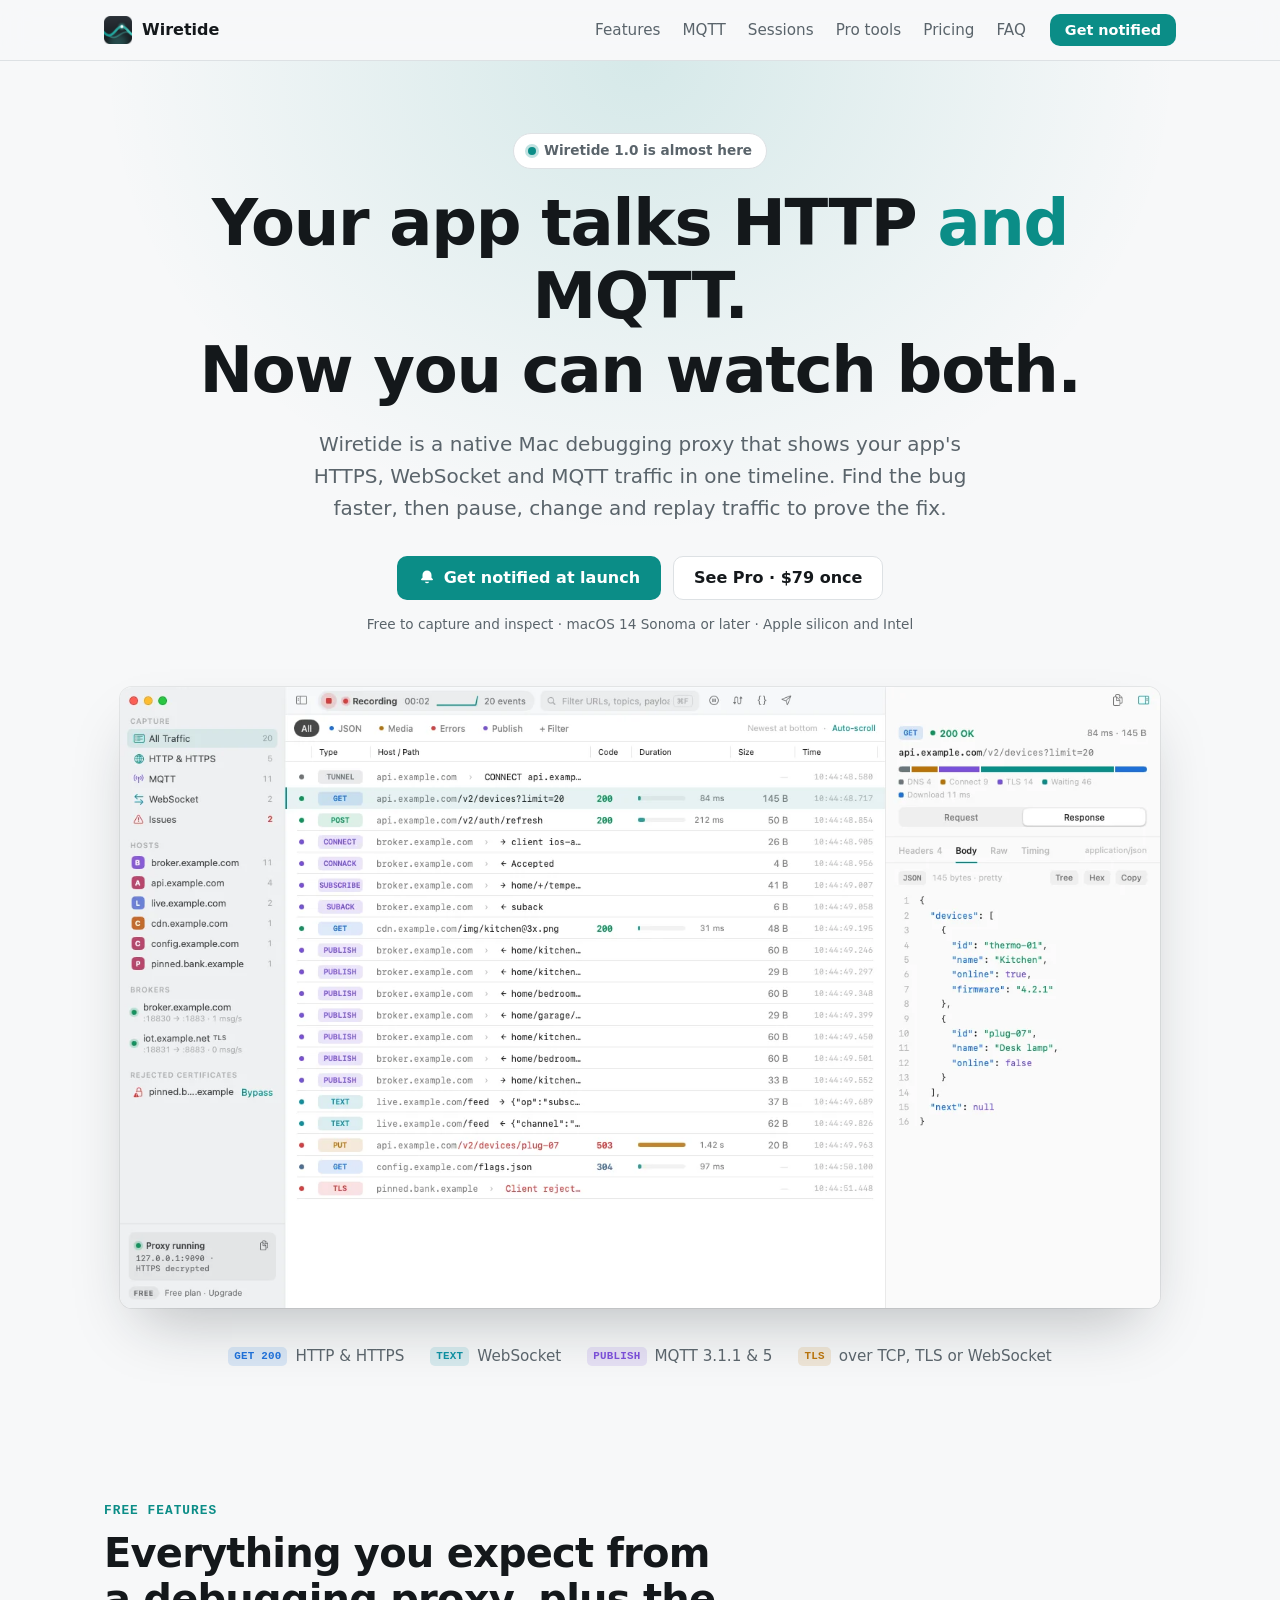
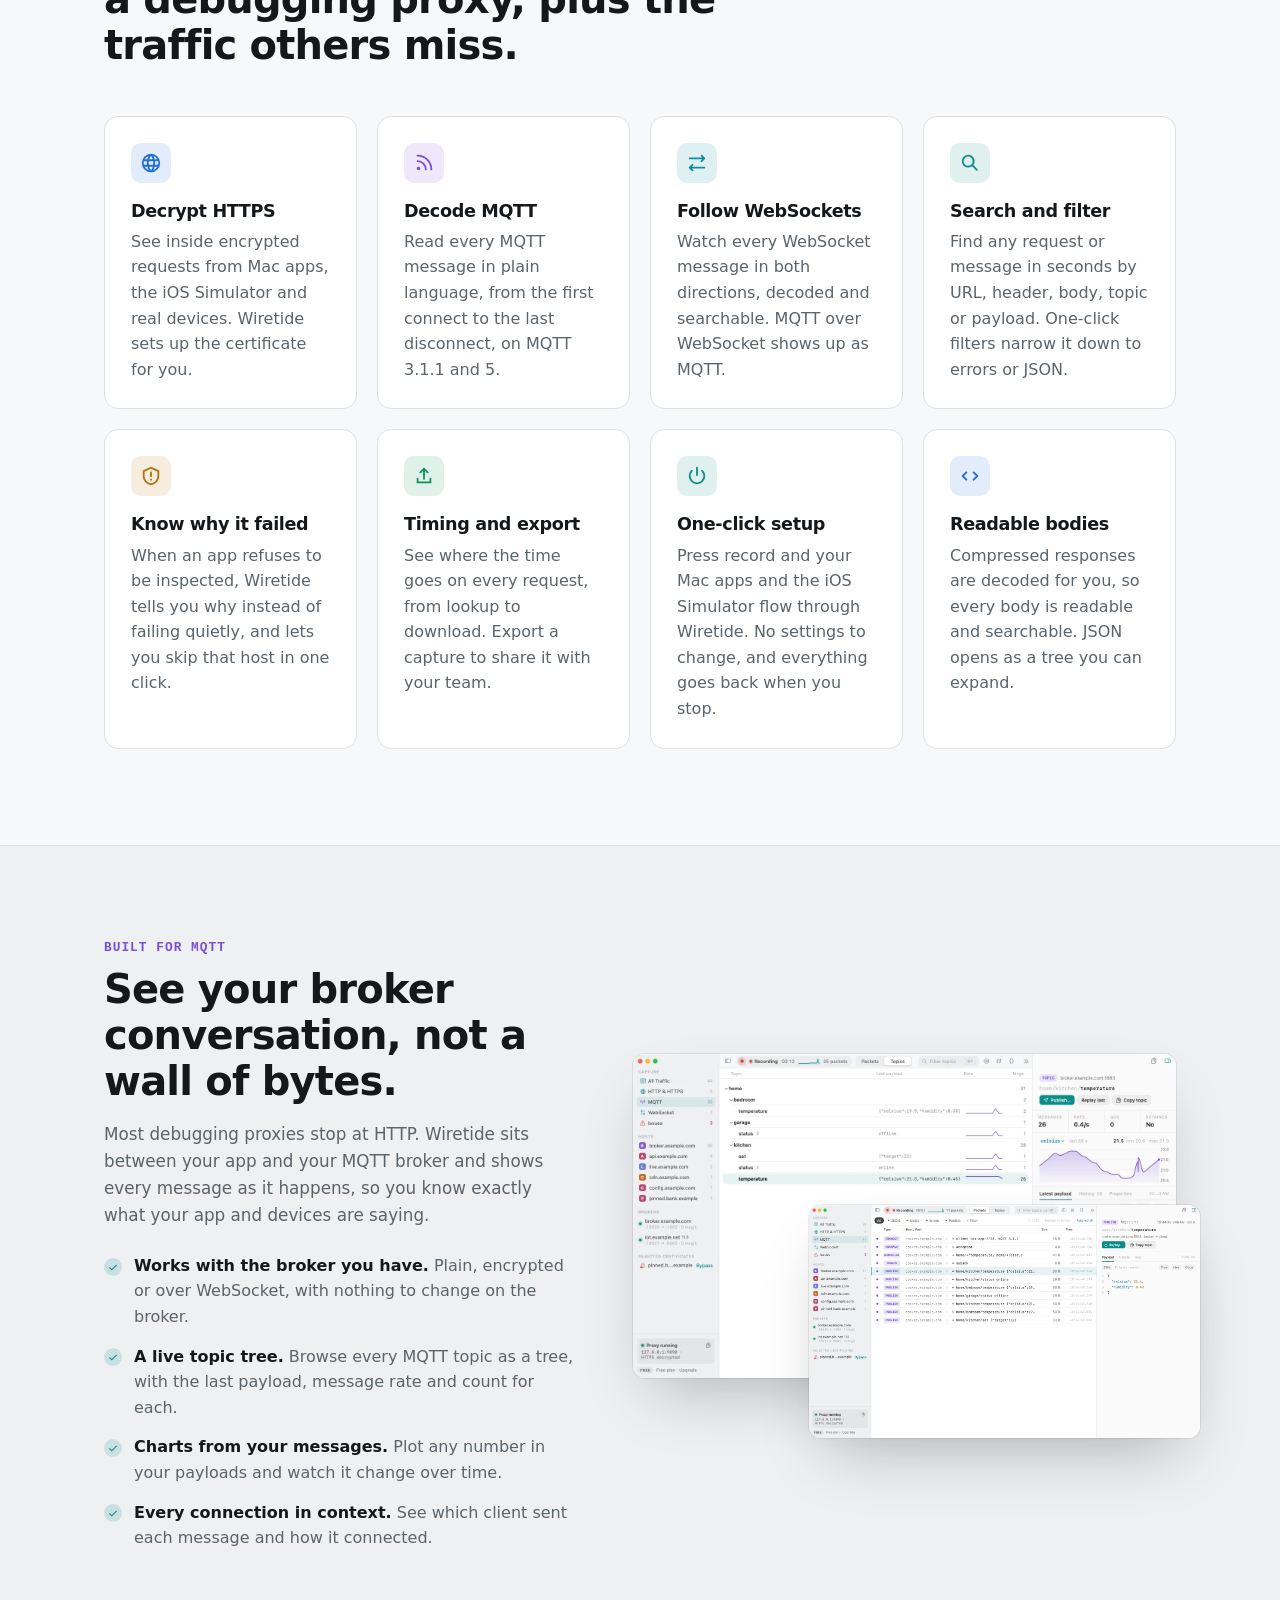
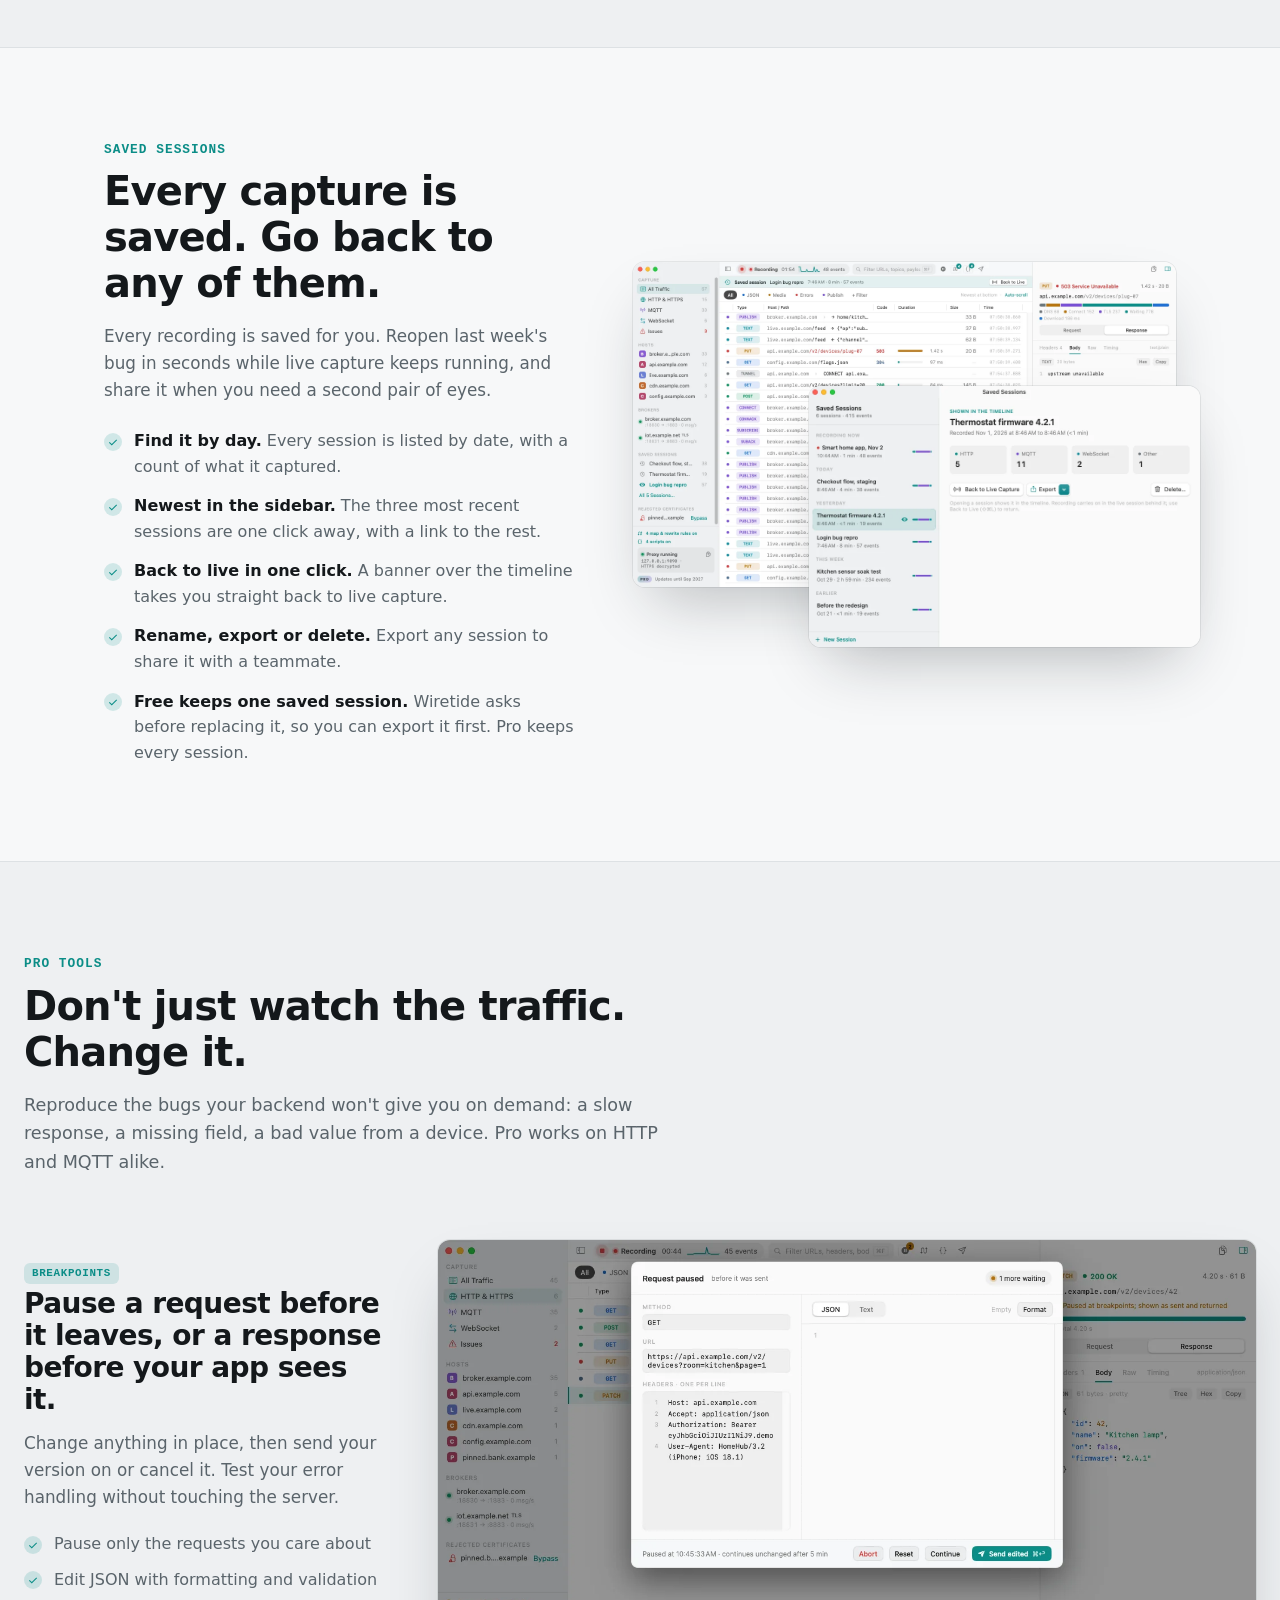
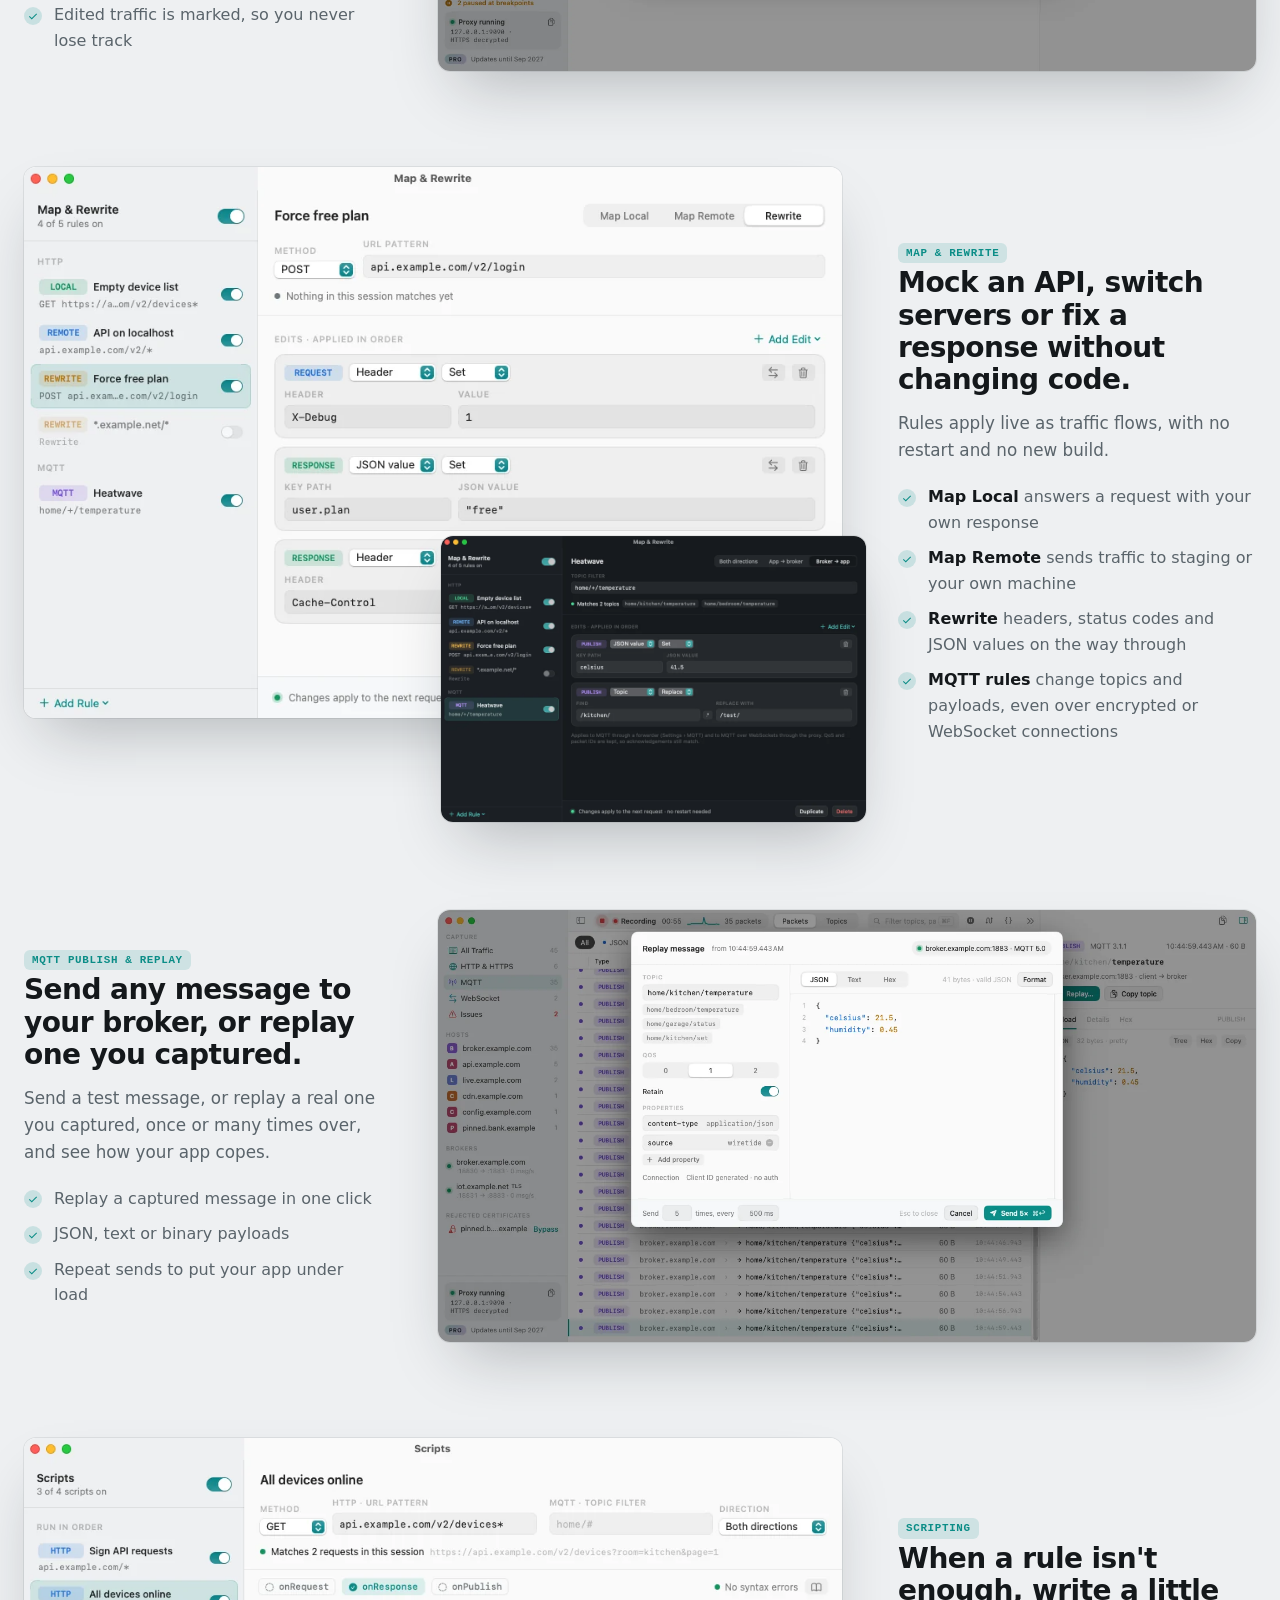
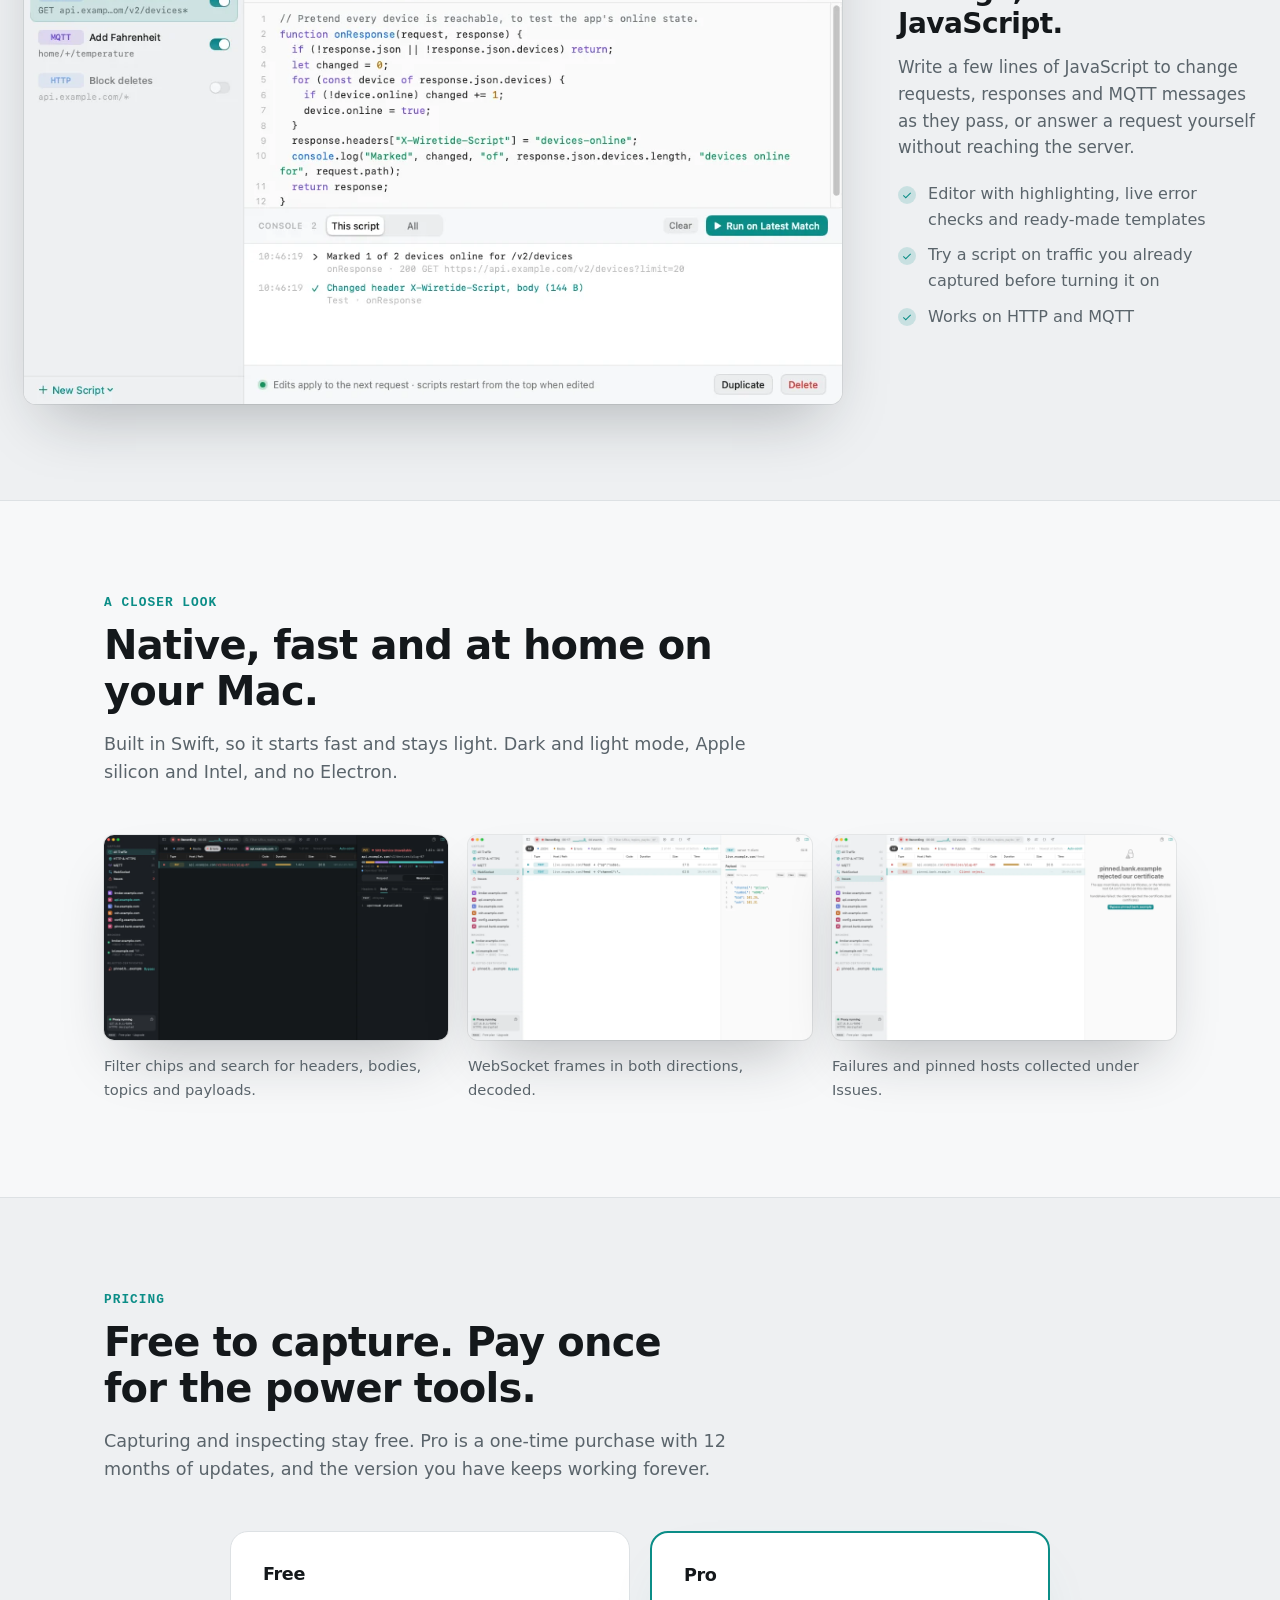
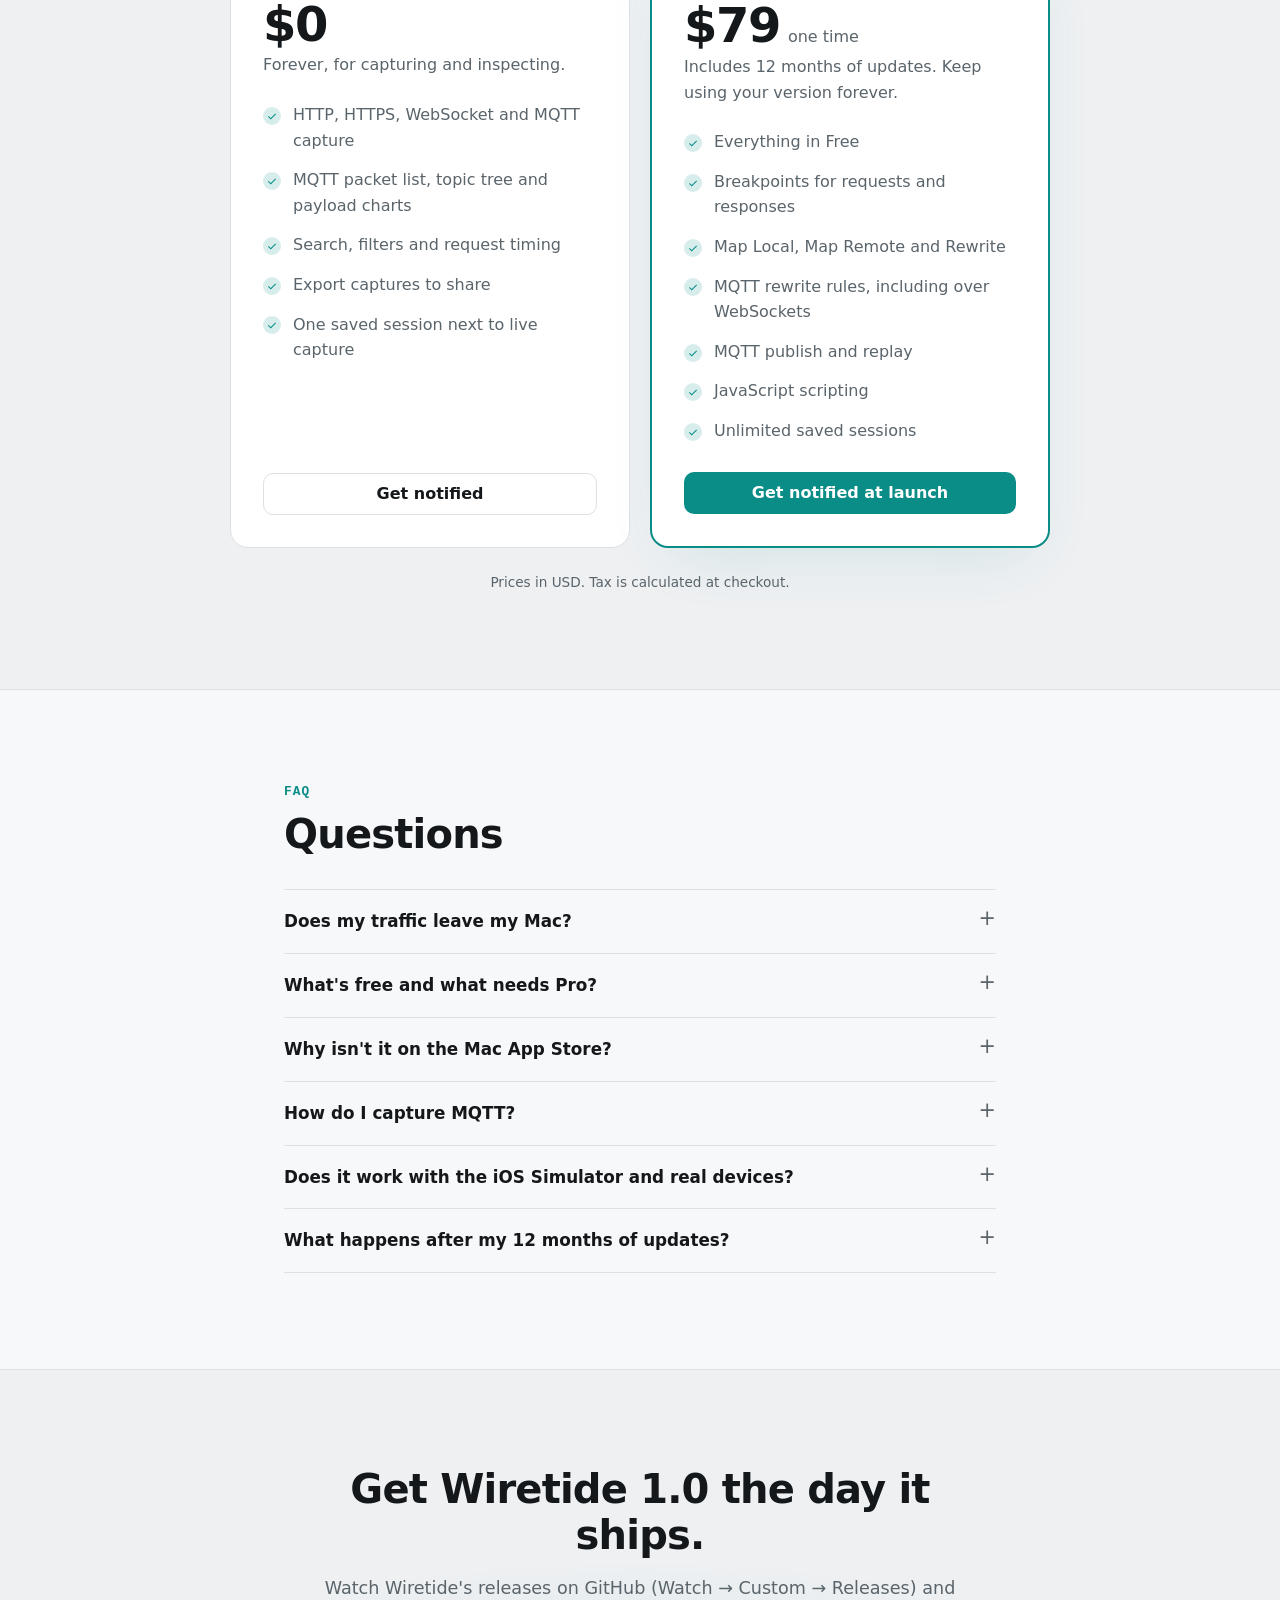
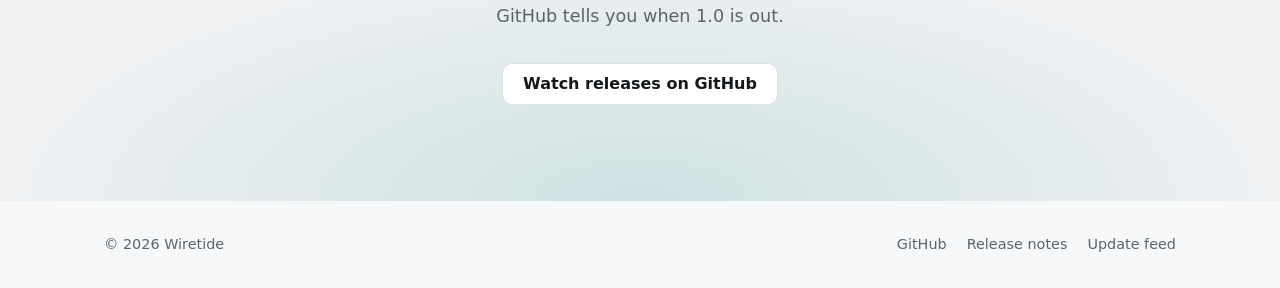
==== commit 60f532dd: "Site from cba6ce6" ====
--- a/index.html
+++ b/index.html
@@ -174,7 +174,7 @@
           </figure>
           <figure class="window window-offset">
             <picture>
-              <source srcset="images/mqtt-connect-light.webp" media="(prefers-color-scheme: light)">
+              <source srcset="images/mqtt-packets-light.webp" media="(prefers-color-scheme: light)">
               <img src="images/mqtt-connect-dark.webp" width="1440" height="860" loading="lazy"
                    alt="The MQTT packet list with a packet open in the inspector.">
             </picture>
@@ -266,11 +266,8 @@
                 </picture>
               </figure>
               <figure class="window window-offset">
-                <picture>
-                  <source srcset="images/rewrite-mqtt-light.webp" media="(prefers-color-scheme: light)">
-                  <img src="images/rewrite-mqtt-dark.webp" width="980" height="660" loading="lazy"
-                       alt="An MQTT rule that changes the payload and topic of matching messages.">
-                </picture>
+                <img src="images/rewrite-mqtt-dark.webp" width="980" height="660" loading="lazy"
+                     alt="An MQTT rule that changes the payload and topic of matching messages.">
               </figure>
             </div>
           </article>
@@ -329,24 +326,15 @@
         <p class="sub">Built in Swift, so it starts fast and stays light. Dark and light mode, Apple silicon and Intel, and no Electron.</p>
         <div class="gallery" role="list">
           <figure class="shot" role="listitem">
-            <picture>
-              <source srcset="images/filters-light.webp" media="(prefers-color-scheme: light)">
-              <img src="images/filters-dark.webp" width="1440" height="860" loading="lazy" alt="The timeline filtered to errors.">
-            </picture>
+            <img src="images/filters-dark.webp" width="1440" height="860" loading="lazy" alt="The timeline filtered to errors in dark mode.">
             <figcaption>Filter chips and search for headers, bodies, topics and payloads.</figcaption>
           </figure>
           <figure class="shot" role="listitem">
-            <picture>
-              <source srcset="images/websocket-light.webp" media="(prefers-color-scheme: light)">
-              <img src="images/websocket-dark.webp" width="1440" height="860" loading="lazy" alt="WebSocket text frames in both directions with the payload open in the inspector.">
-            </picture>
+            <img src="images/websocket-light.webp" width="1440" height="860" loading="lazy" alt="WebSocket text frames in both directions with the payload open in the inspector.">
             <figcaption>WebSocket frames in both directions, decoded.</figcaption>
           </figure>
           <figure class="shot" role="listitem">
-            <picture>
-              <source srcset="images/issues-light.webp" media="(prefers-color-scheme: light)">
-              <img src="images/issues-dark.webp" width="1440" height="860" loading="lazy" alt="The Issues list showing a failed request and a host that rejected the certificate, with a Bypass button.">
-            </picture>
+            <img src="images/issues-light.webp" width="1440" height="860" loading="lazy" alt="The Issues list showing a failed request and a host that rejected the certificate, with a Bypass button.">
             <figcaption>Failures and pinned hosts collected under Issues.</figcaption>
           </figure>
         </div>
@@ -428,7 +416,7 @@
         <h2 data-prelaunch>Get Wiretide 1.0 the day it ships.</h2>
         <h2 data-launched hidden>Capture your first session in a minute.</h2>
         <p class="sub" data-prelaunch data-waitlist-copy hidden>Leave your email and you'll get one message when 1.0 is out. No spam.</p>
-        <p class="sub" data-prelaunch data-waitlist-fallback>Watch the repository's releases on GitHub (Watch → Custom → Releases) and GitHub tells you when 1.0 is out.</p>
+        <p class="sub" data-prelaunch data-waitlist-fallback>Watch Wiretide's releases on GitHub (Watch → Custom → Releases) and GitHub tells you when 1.0 is out.</p>
         <form class="waitlist" data-waitlist hidden>
           <label class="sr-only" for="email">Email address</label>
           <input id="email" name="email" type="email" autocomplete="email" placeholder="you@example.com" required>
@@ -436,10 +424,10 @@
           <p class="form-status" role="status" aria-live="polite"></p>
         </form>
         <div class="waitlist-fallback" data-waitlist-fallback data-prelaunch>
-          <a class="btn btn-ghost" href="https://github.com/ryansalim-dev/traffic-watcher-with-mqtt">Watch releases on GitHub</a>
+          <a class="btn btn-ghost" href="https://github.com/ryansalim-dev/wiretide-releases">Watch releases on GitHub</a>
         </div>
         <div id="download" class="download" data-launched hidden>
-          <a class="btn btn-primary" data-download href="https://github.com/ryansalim-dev/traffic-watcher-with-mqtt/releases/latest">Download Wiretide for macOS</a>
+          <a class="btn btn-primary" data-download href="https://github.com/ryansalim-dev/wiretide-releases/releases/latest">Download Wiretide for macOS</a>
           <p class="fine">Free to capture and inspect · macOS 14 or later</p>
         </div>
       </div>
@@ -450,8 +438,8 @@
     <div class="wrap footer-inner">
       <p>© 2026 Wiretide</p>
       <nav aria-label="Footer">
-        <a href="https://github.com/ryansalim-dev/traffic-watcher-with-mqtt">GitHub</a>
-        <a href="https://github.com/ryansalim-dev/traffic-watcher-with-mqtt/releases">Release notes</a>
+        <a href="https://github.com/ryansalim-dev/wiretide-releases">GitHub</a>
+        <a href="https://github.com/ryansalim-dev/wiretide-releases/releases">Release notes</a>
         <a href="appcast.xml">Update feed</a>
       </nav>
     </div>
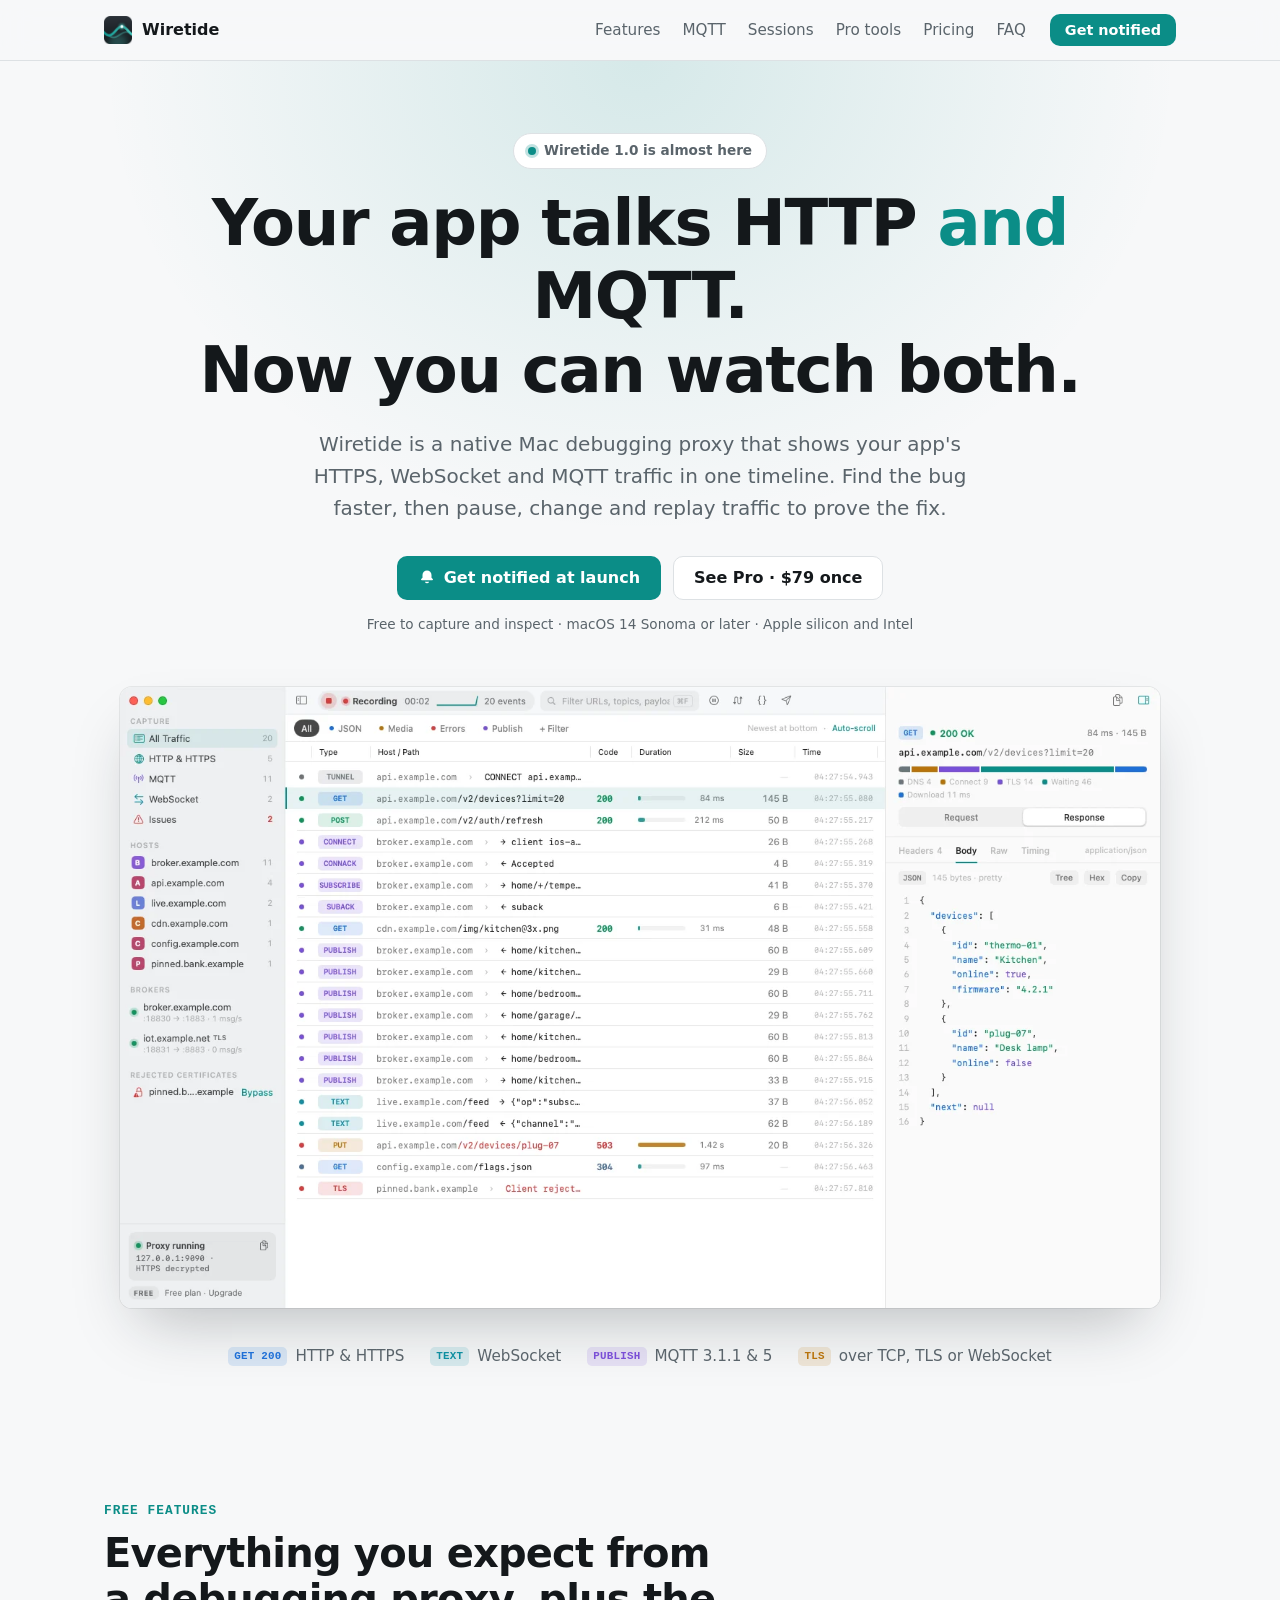
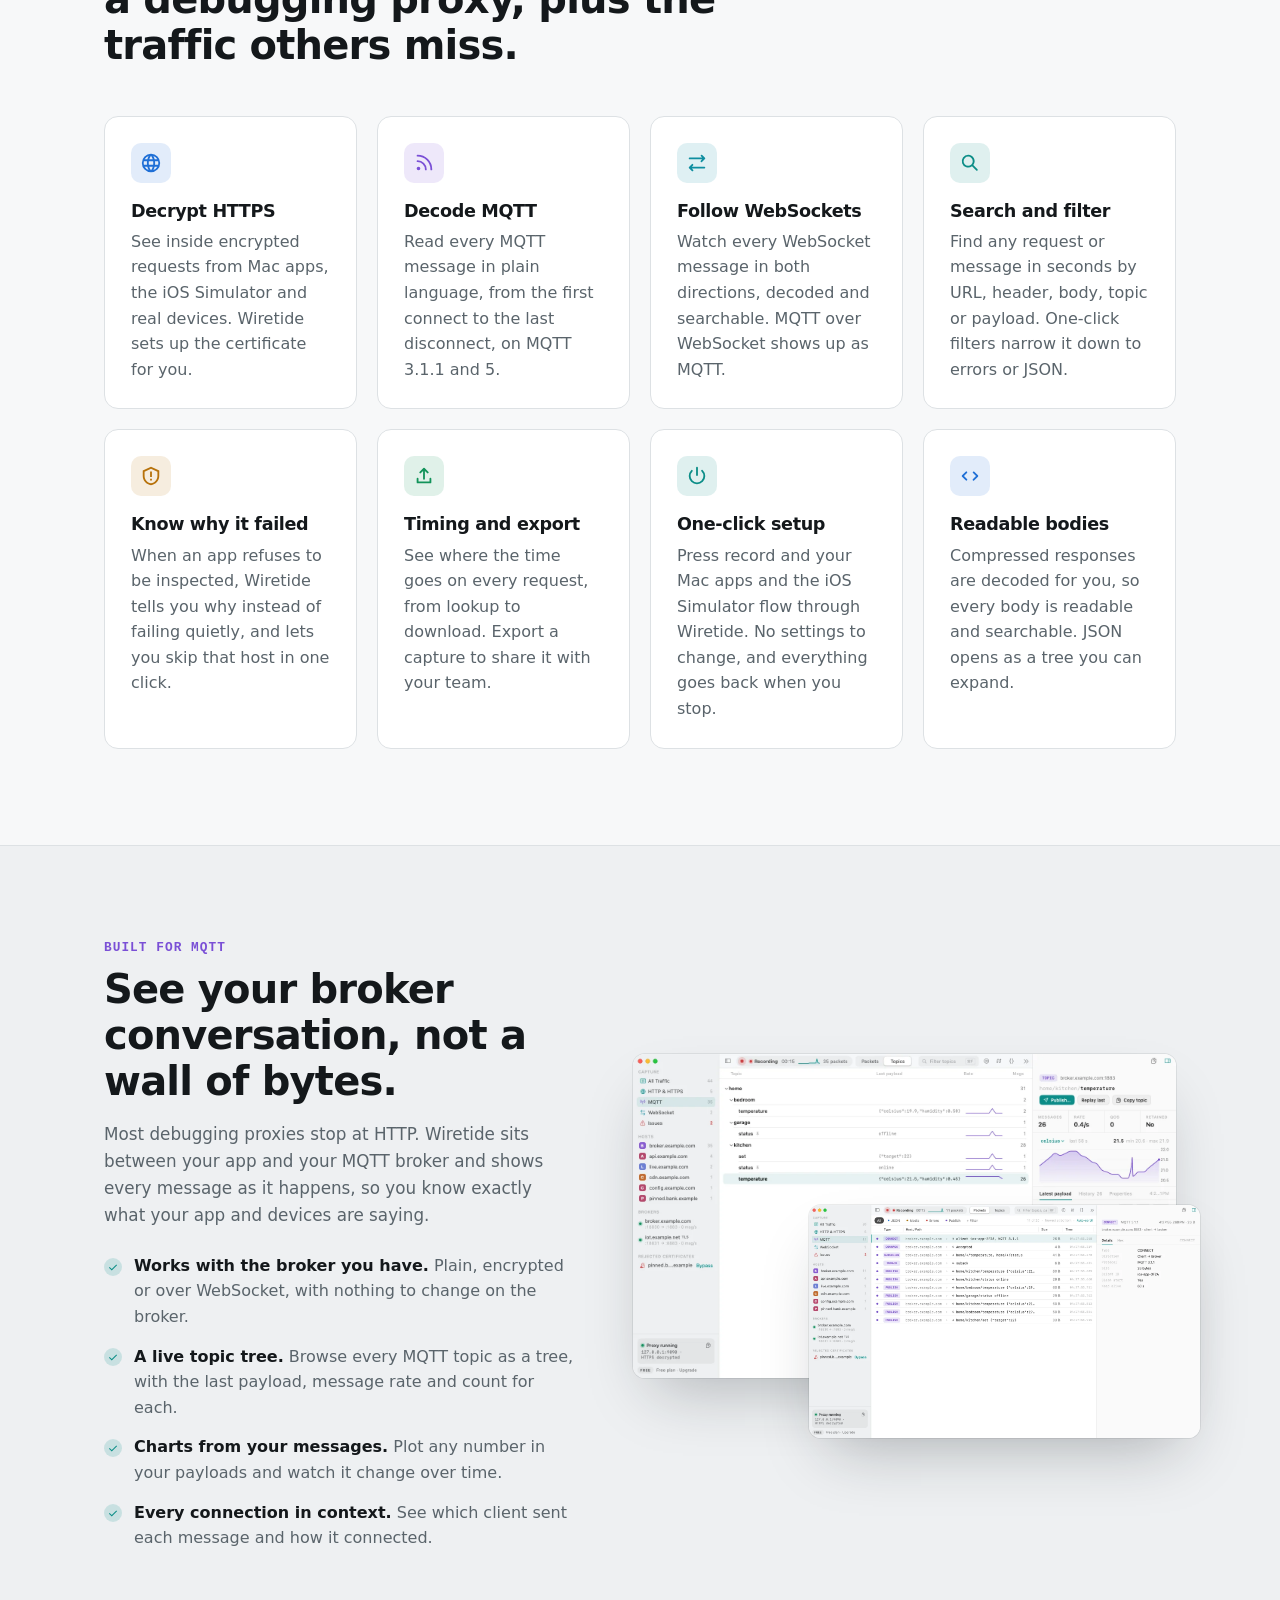
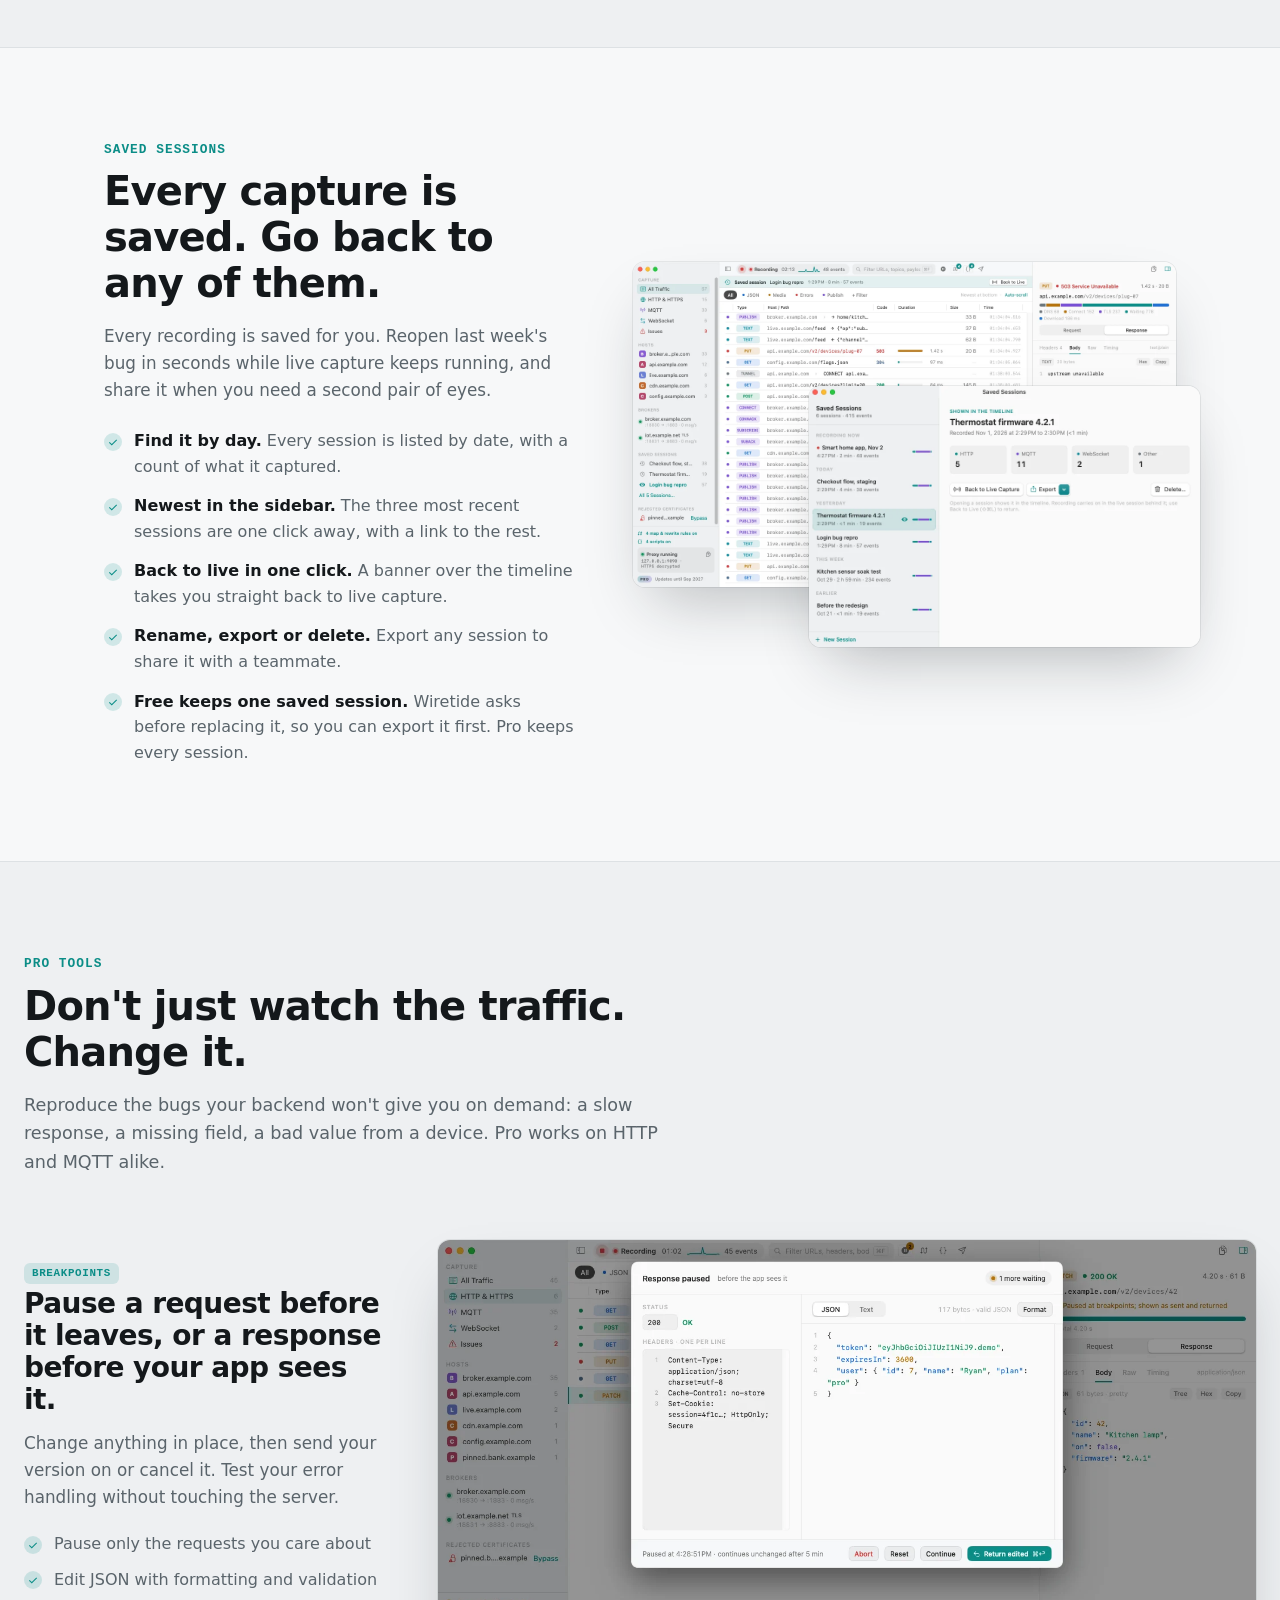
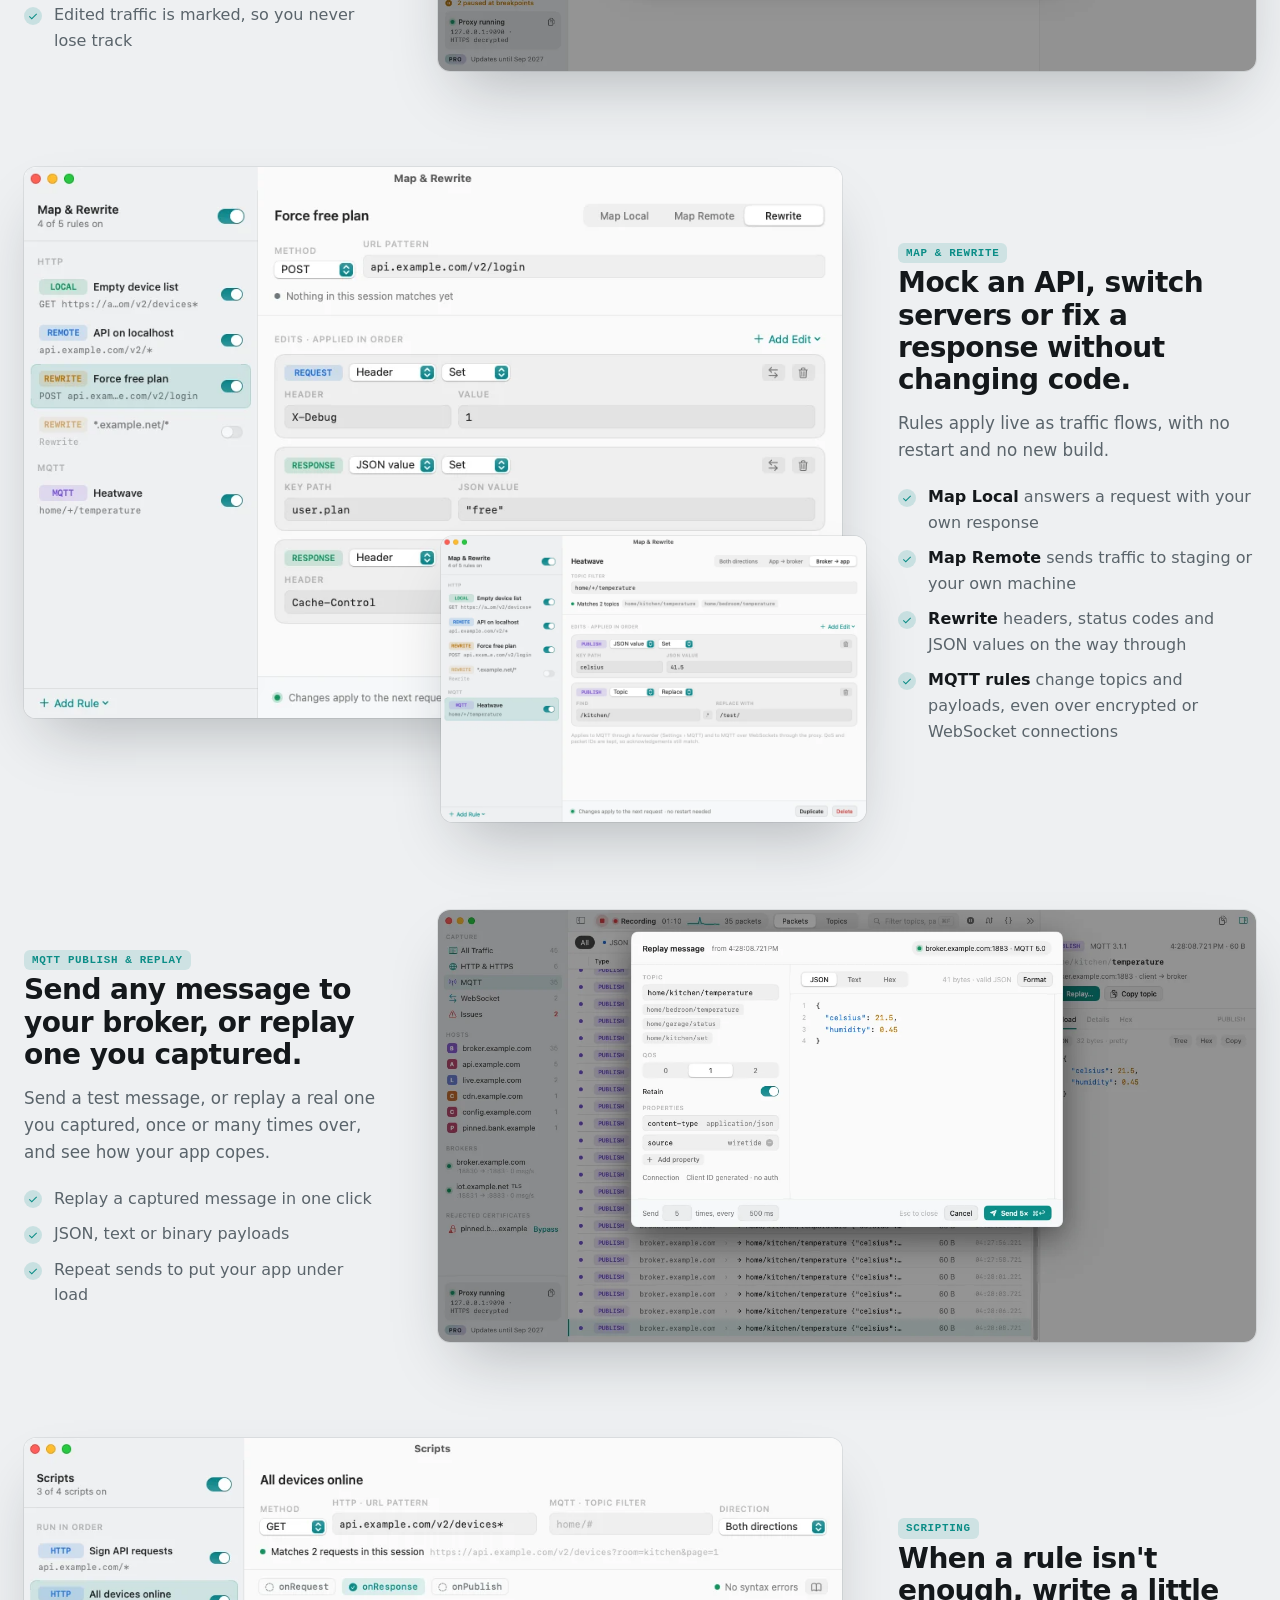
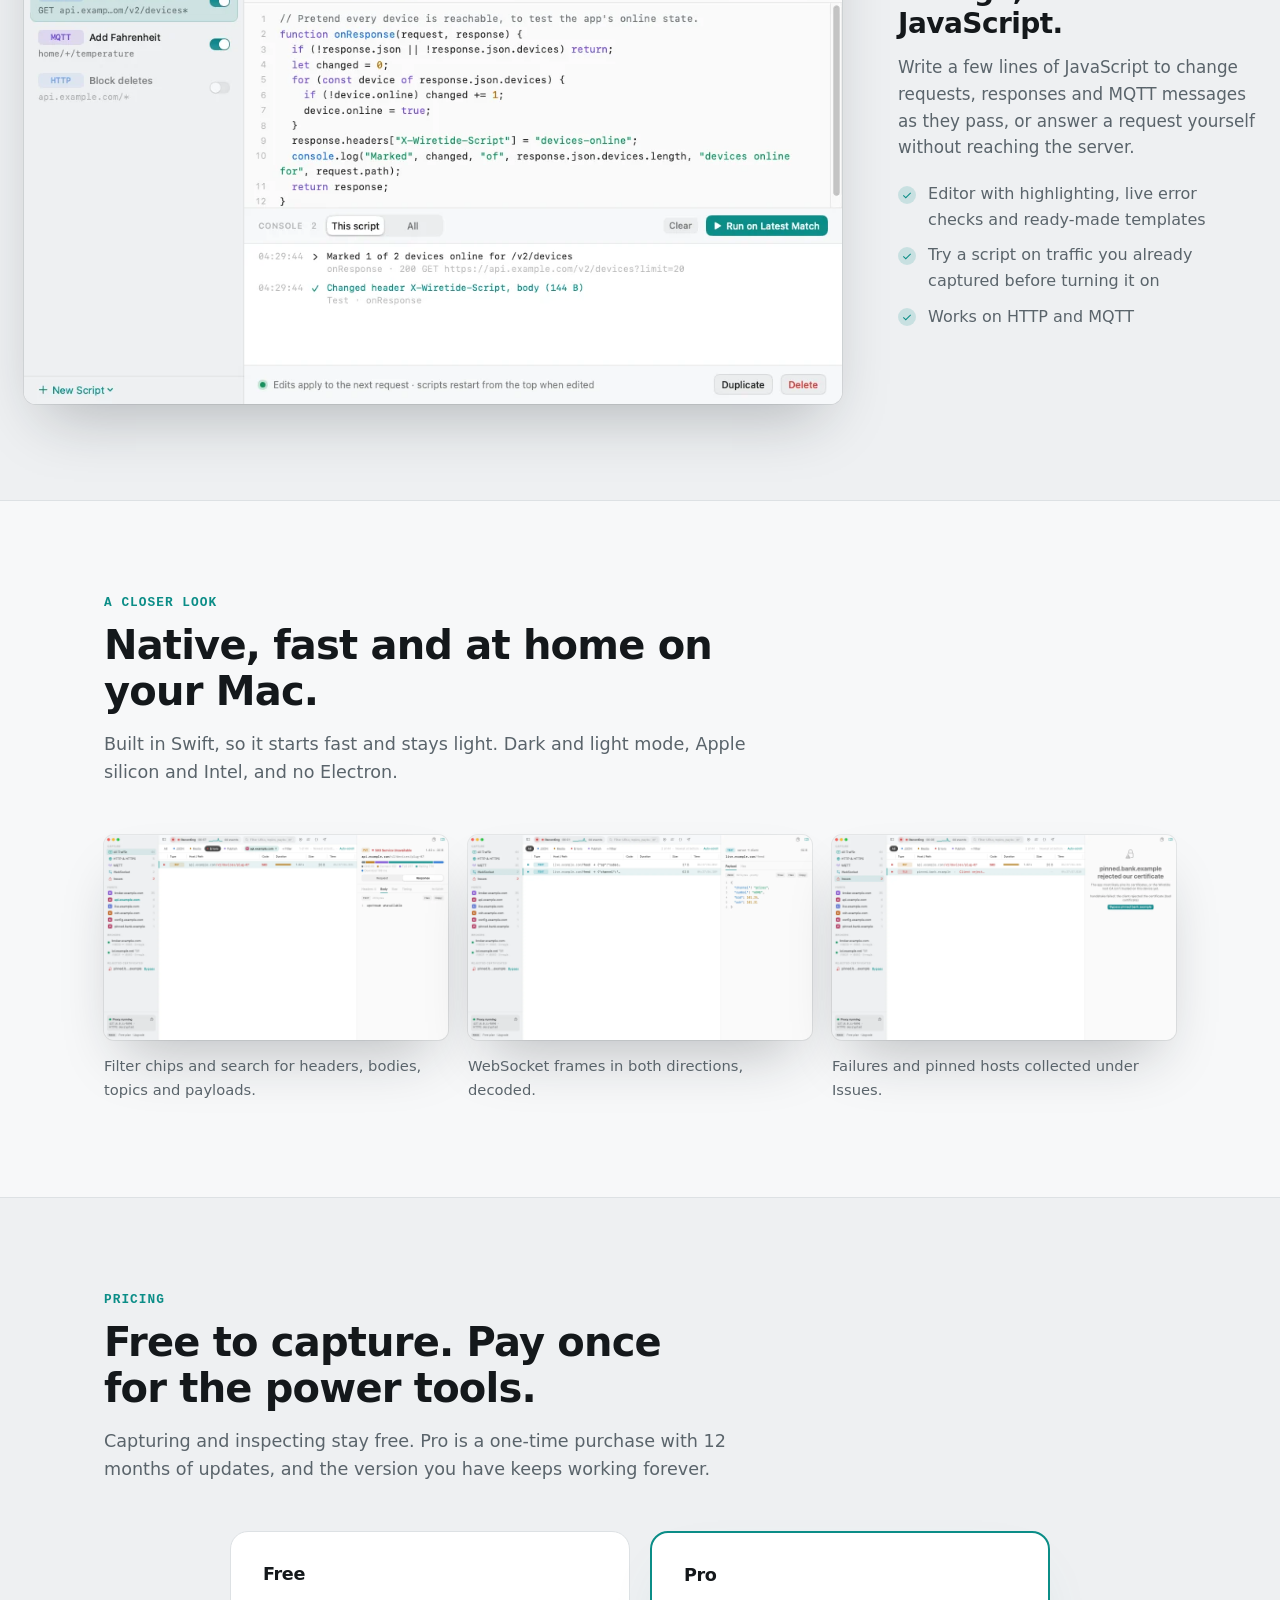
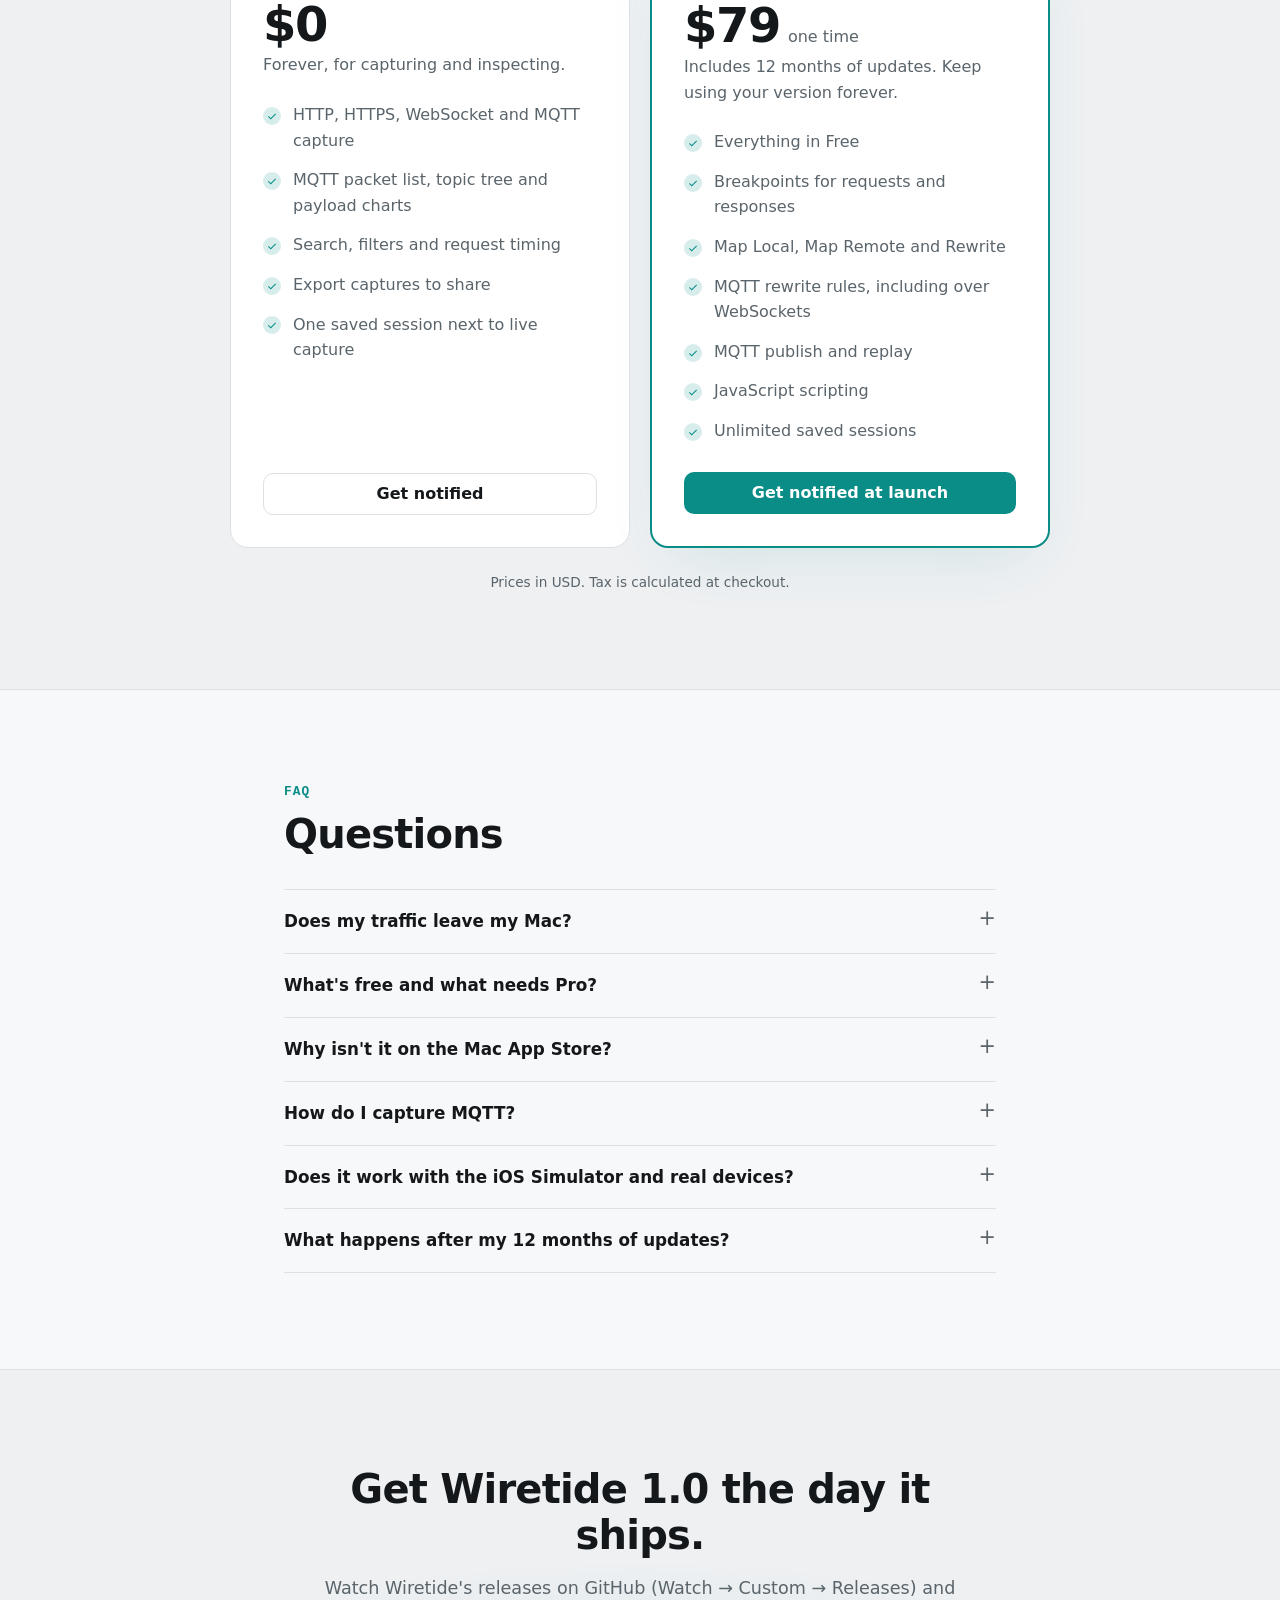
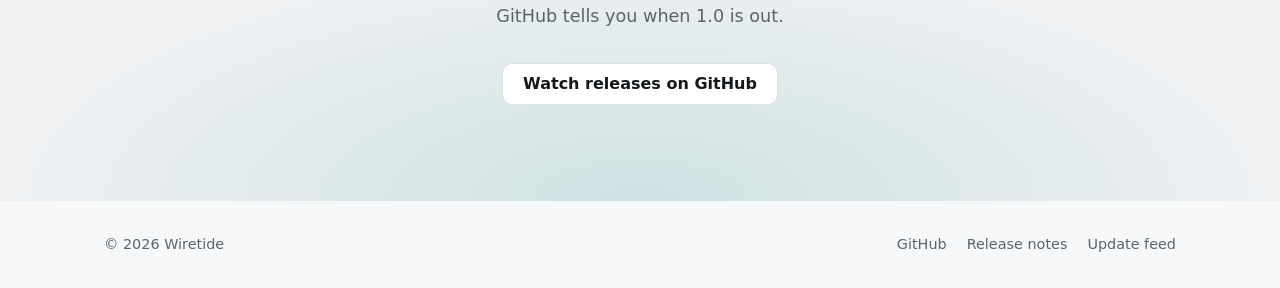
==== commit 8aa369e5: "Site from 847270d" ====
--- a/index.html
+++ b/index.html
@@ -174,7 +174,7 @@
           </figure>
           <figure class="window window-offset">
             <picture>
-              <source srcset="images/mqtt-packets-light.webp" media="(prefers-color-scheme: light)">
+              <source srcset="images/mqtt-connect-light.webp" media="(prefers-color-scheme: light)">
               <img src="images/mqtt-connect-dark.webp" width="1440" height="860" loading="lazy"
                    alt="The MQTT packet list with a packet open in the inspector.">
             </picture>
@@ -266,8 +266,11 @@
                 </picture>
               </figure>
               <figure class="window window-offset">
-                <img src="images/rewrite-mqtt-dark.webp" width="980" height="660" loading="lazy"
-                     alt="An MQTT rule that changes the payload and topic of matching messages.">
+                <picture>
+                  <source srcset="images/rewrite-mqtt-light.webp" media="(prefers-color-scheme: light)">
+                  <img src="images/rewrite-mqtt-dark.webp" width="980" height="660" loading="lazy"
+                       alt="An MQTT rule that changes the payload and topic of matching messages.">
+                </picture>
               </figure>
             </div>
           </article>
@@ -326,15 +329,24 @@
         <p class="sub">Built in Swift, so it starts fast and stays light. Dark and light mode, Apple silicon and Intel, and no Electron.</p>
         <div class="gallery" role="list">
           <figure class="shot" role="listitem">
-            <img src="images/filters-dark.webp" width="1440" height="860" loading="lazy" alt="The timeline filtered to errors in dark mode.">
+            <picture>
+              <source srcset="images/filters-light.webp" media="(prefers-color-scheme: light)">
+              <img src="images/filters-dark.webp" width="1440" height="860" loading="lazy" alt="The timeline filtered to errors.">
+            </picture>
             <figcaption>Filter chips and search for headers, bodies, topics and payloads.</figcaption>
           </figure>
           <figure class="shot" role="listitem">
-            <img src="images/websocket-light.webp" width="1440" height="860" loading="lazy" alt="WebSocket text frames in both directions with the payload open in the inspector.">
+            <picture>
+              <source srcset="images/websocket-light.webp" media="(prefers-color-scheme: light)">
+              <img src="images/websocket-dark.webp" width="1440" height="860" loading="lazy" alt="WebSocket text frames in both directions with the payload open in the inspector.">
+            </picture>
             <figcaption>WebSocket frames in both directions, decoded.</figcaption>
           </figure>
           <figure class="shot" role="listitem">
-            <img src="images/issues-light.webp" width="1440" height="860" loading="lazy" alt="The Issues list showing a failed request and a host that rejected the certificate, with a Bypass button.">
+            <picture>
+              <source srcset="images/issues-light.webp" media="(prefers-color-scheme: light)">
+              <img src="images/issues-dark.webp" width="1440" height="860" loading="lazy" alt="The Issues list showing a failed request and a host that rejected the certificate, with a Bypass button.">
+            </picture>
             <figcaption>Failures and pinned hosts collected under Issues.</figcaption>
           </figure>
         </div>
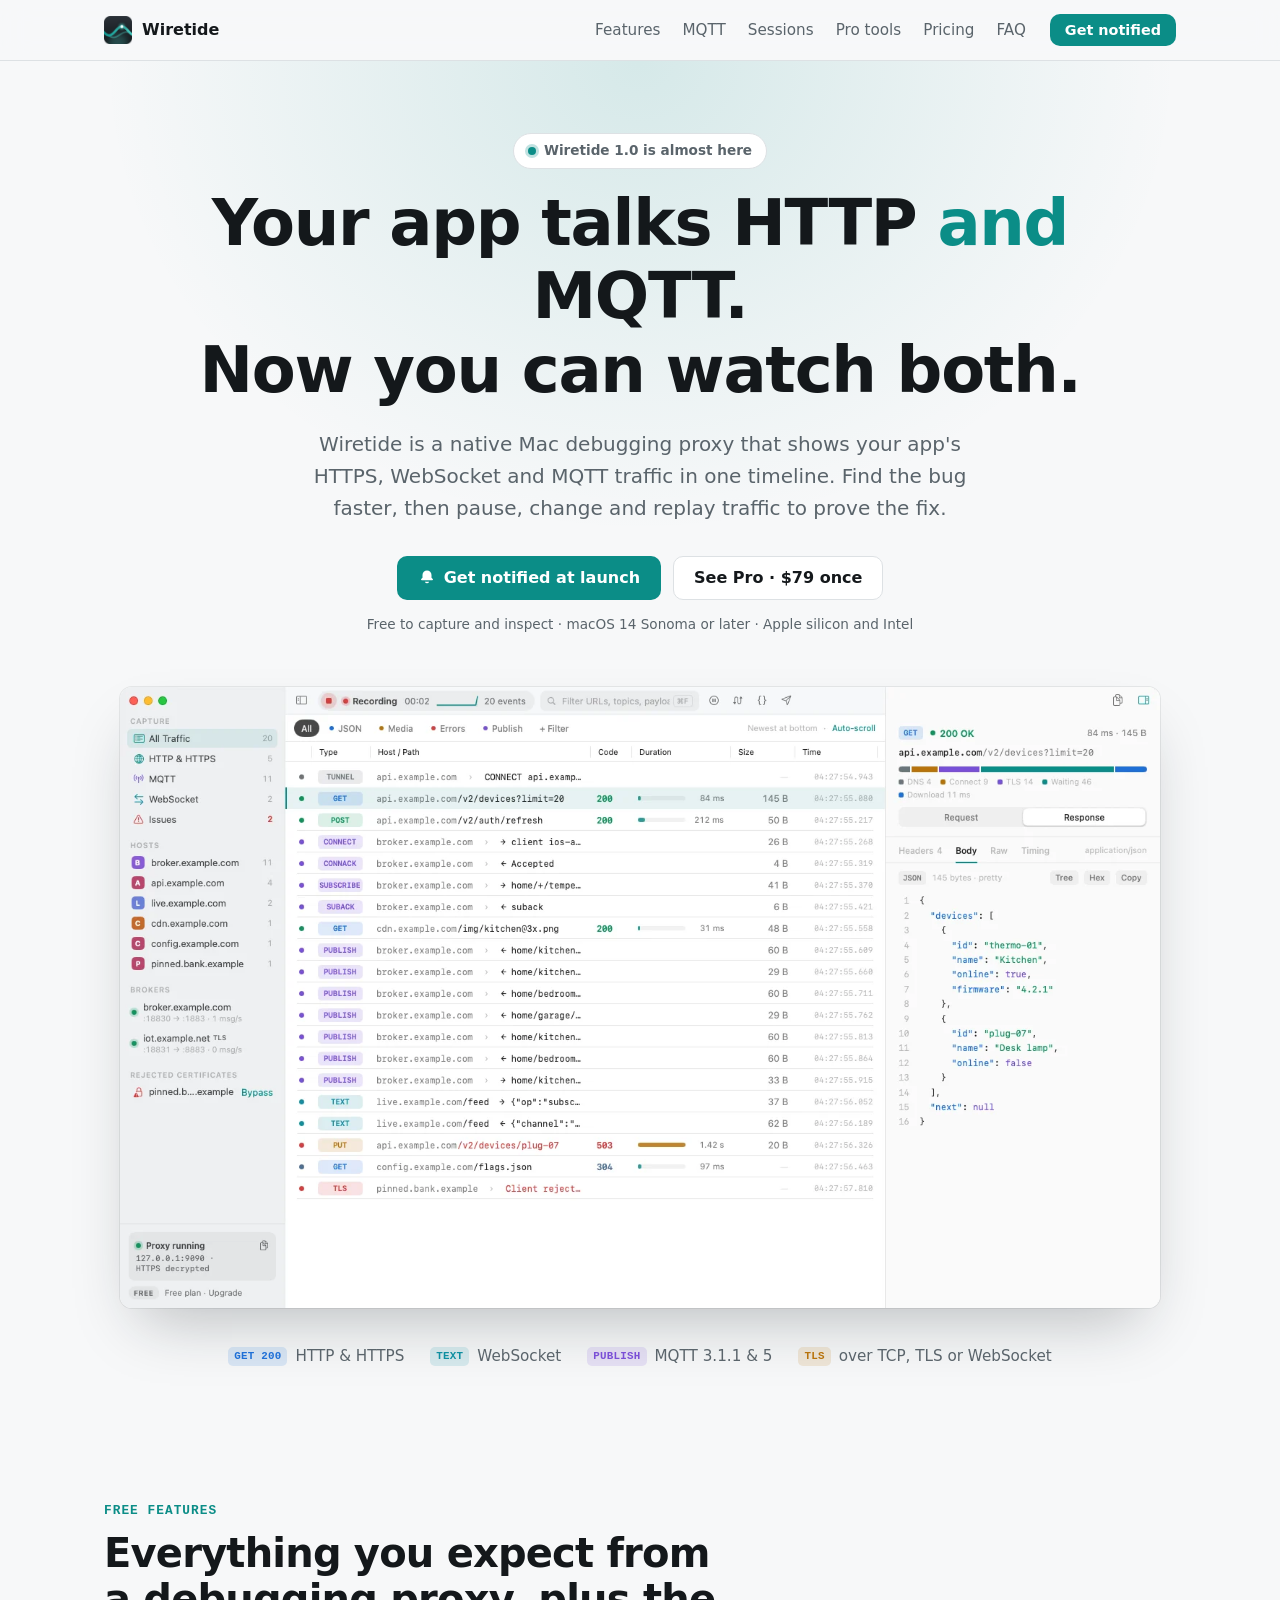
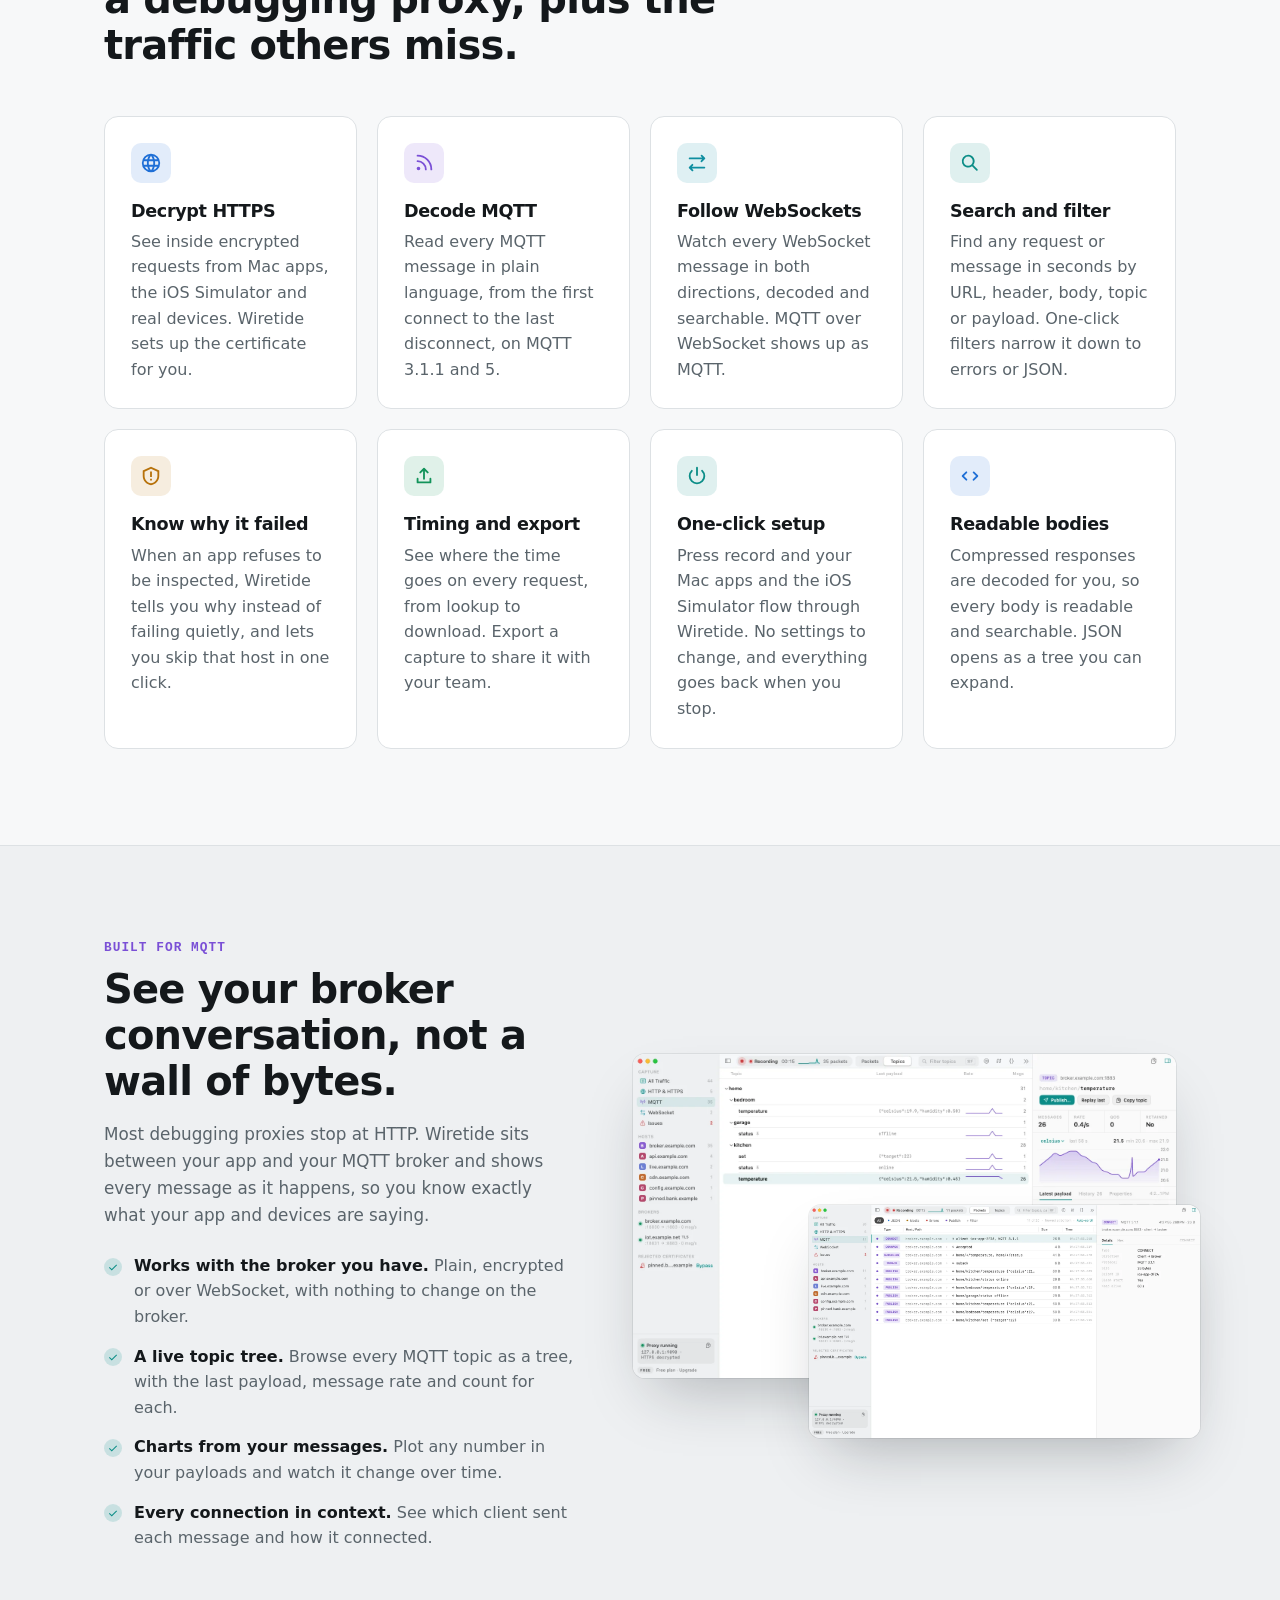
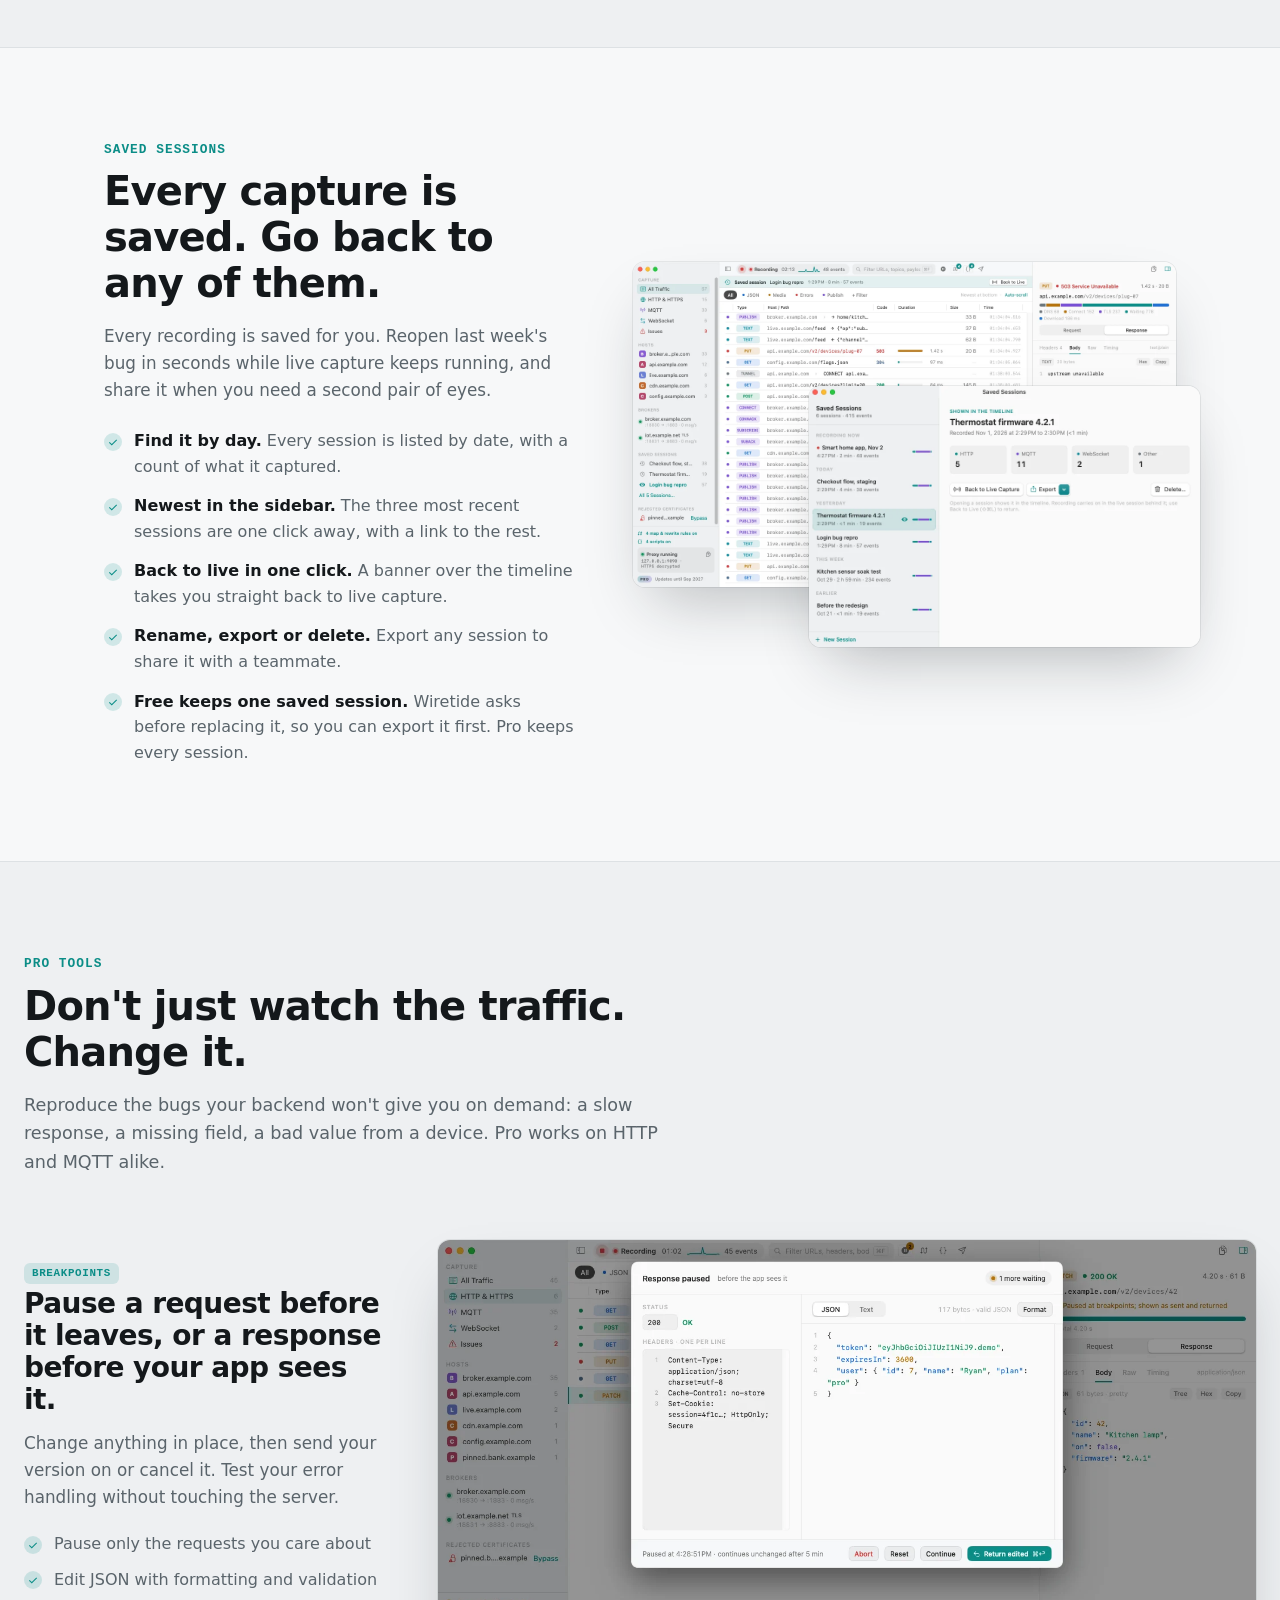
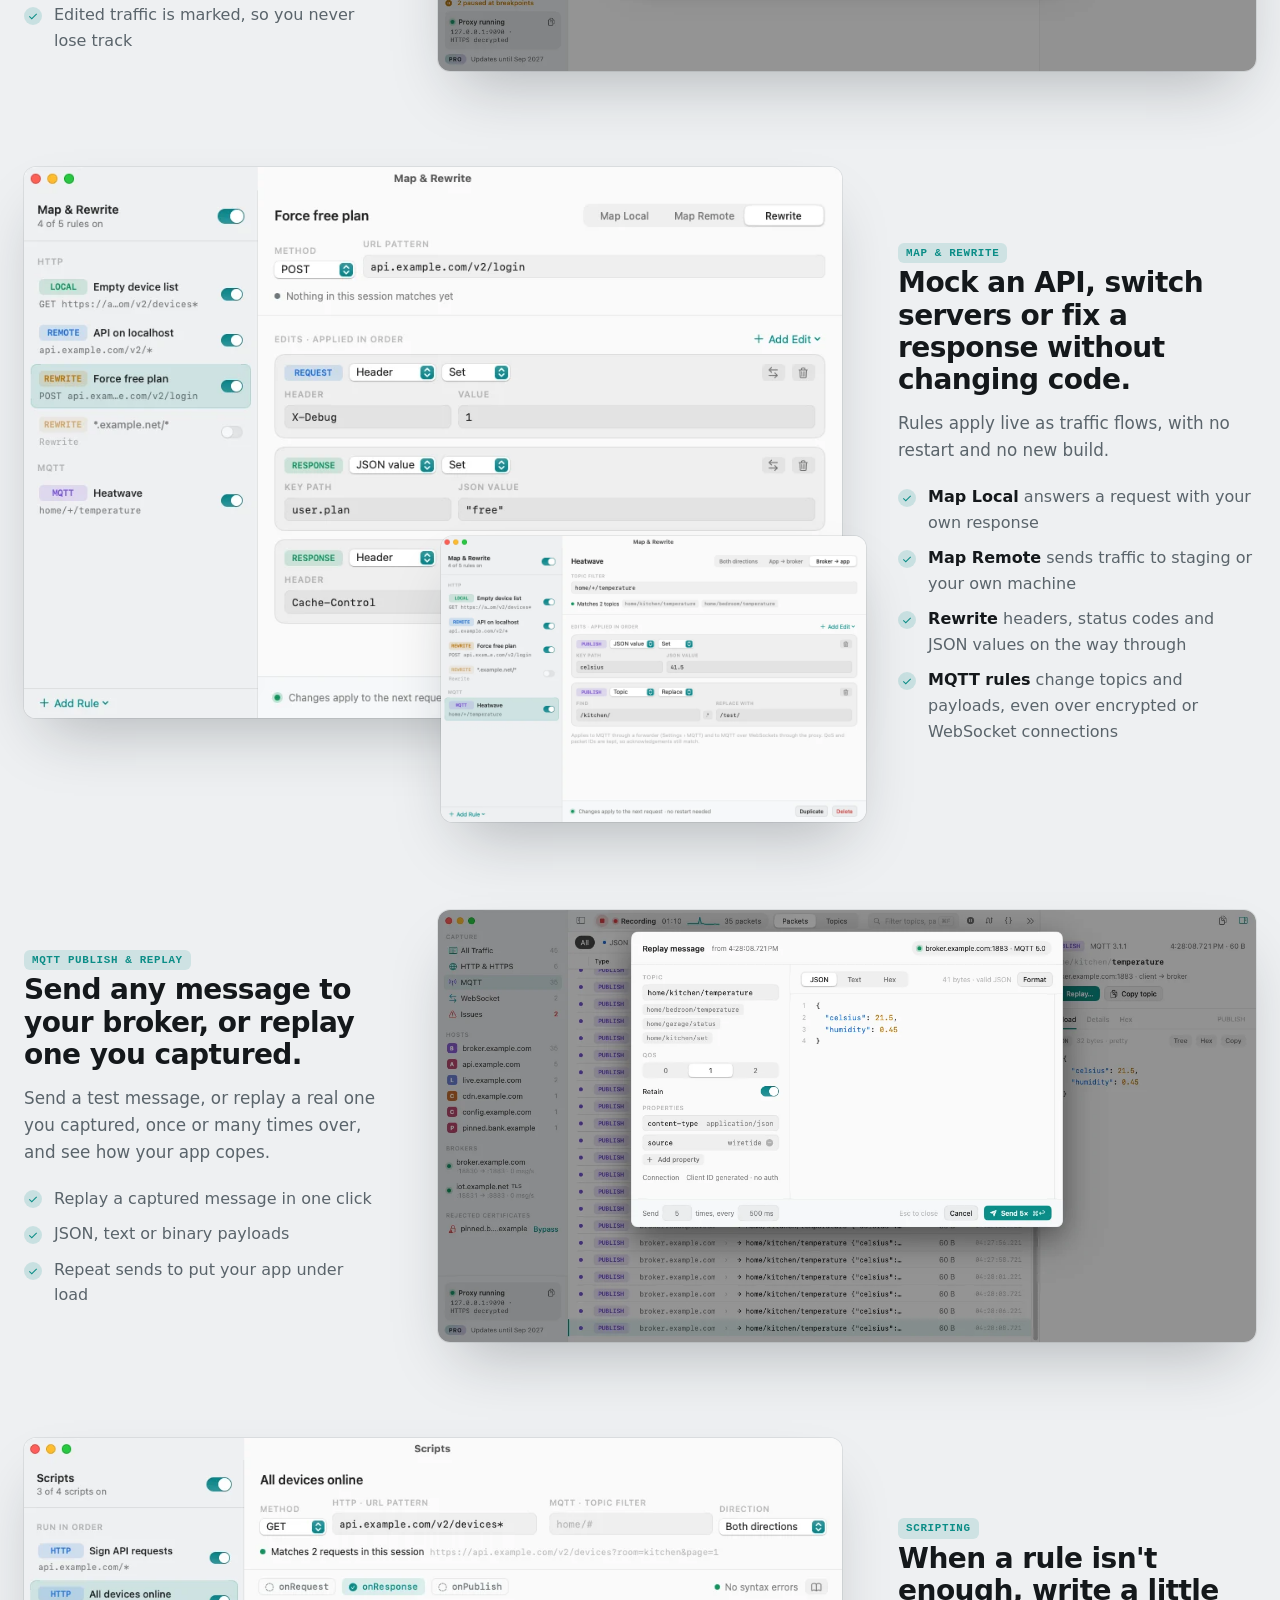
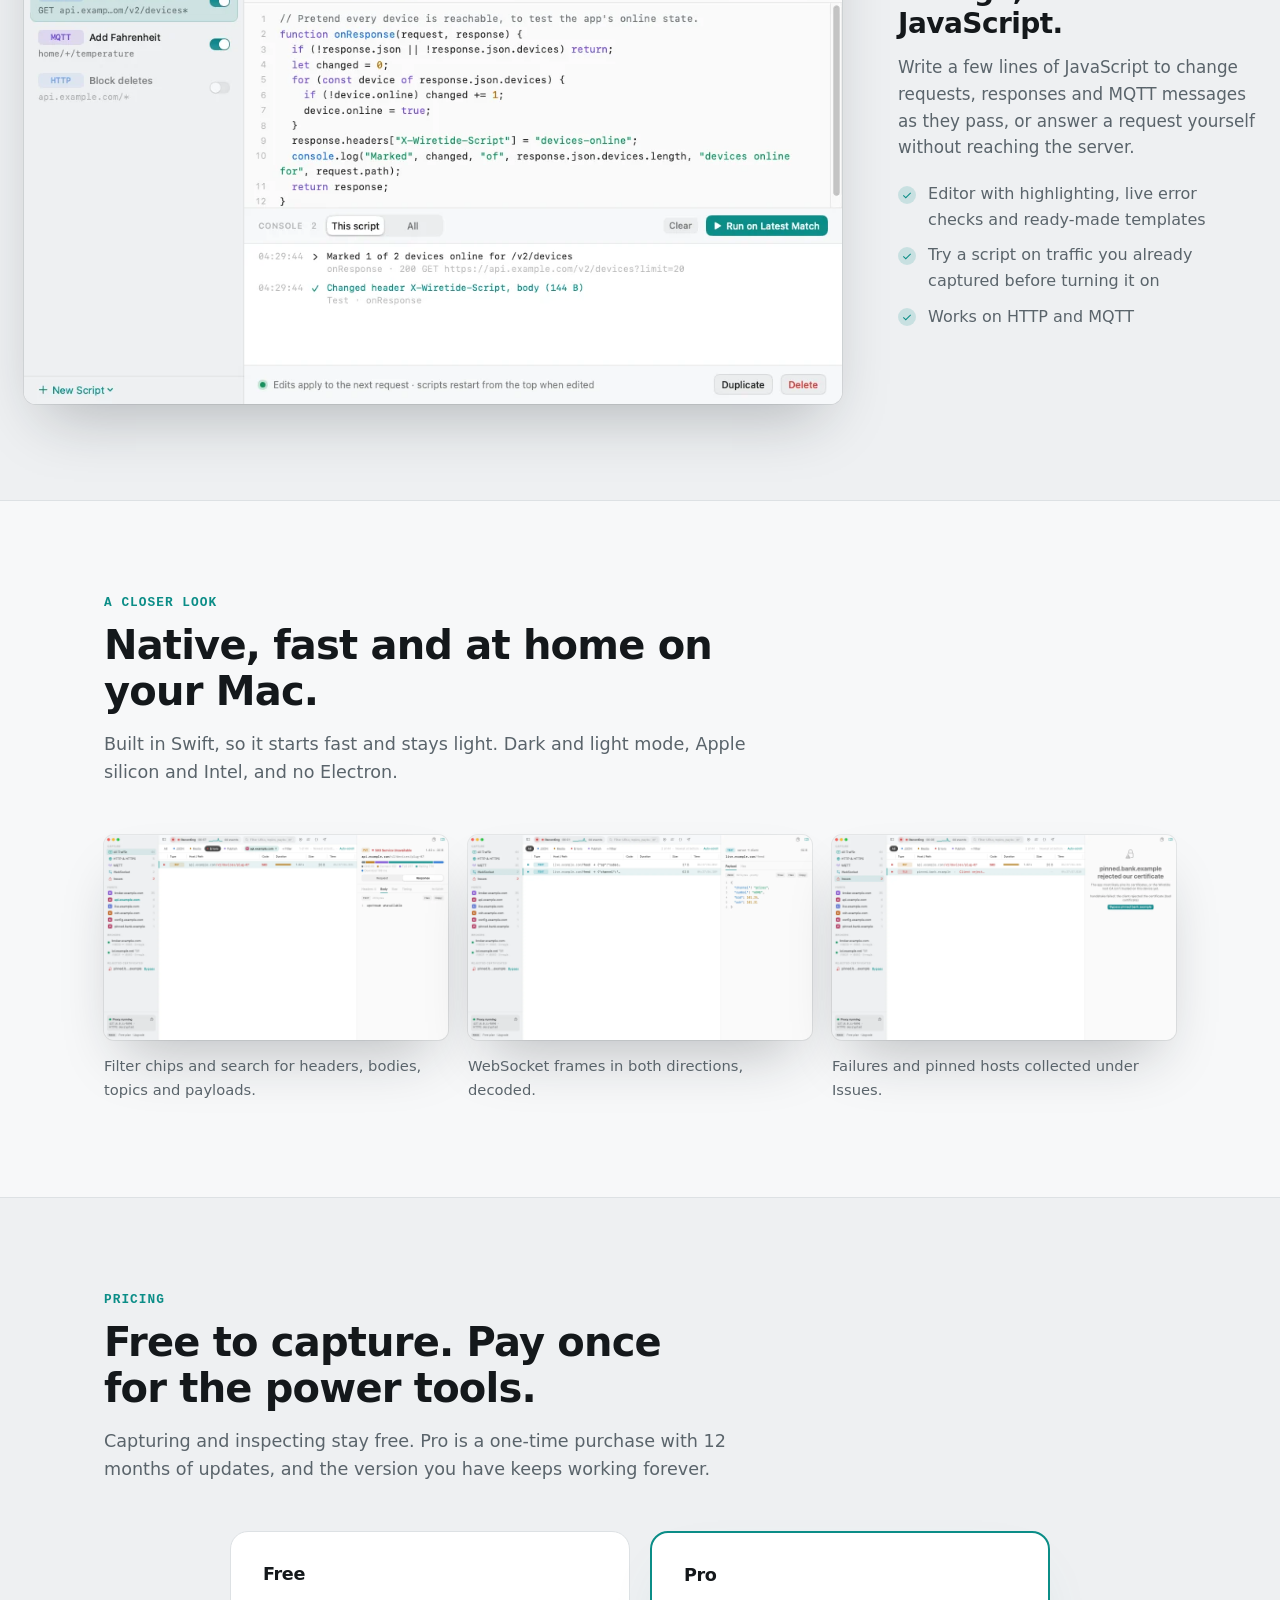
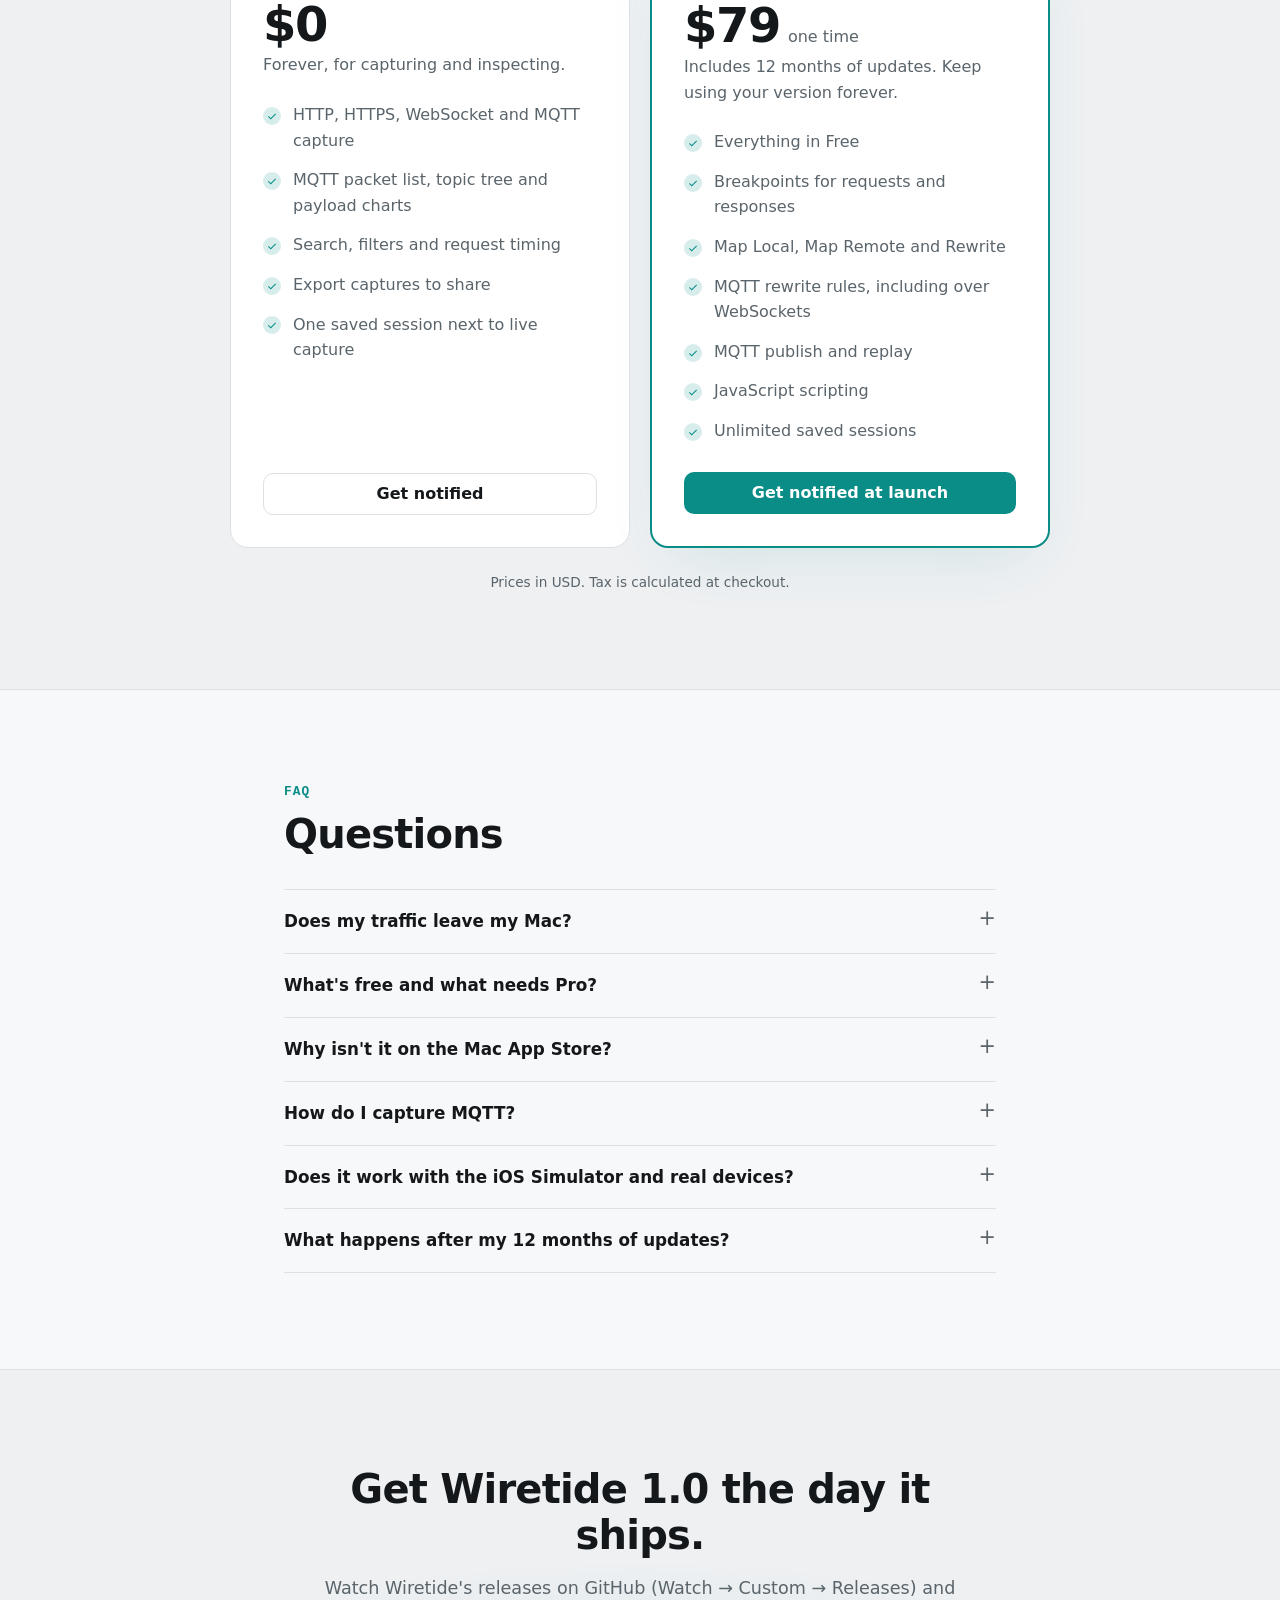
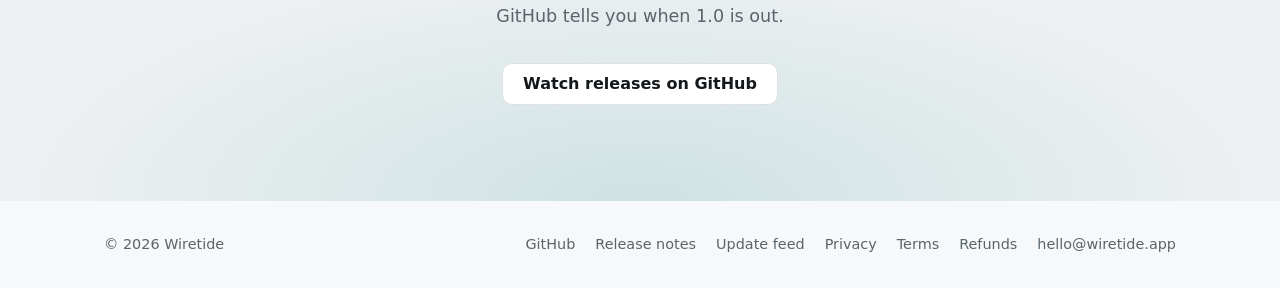
==== commit 190d6713: "Site from 612d71e" ====
--- a/index.html
+++ b/index.html
@@ -453,6 +453,10 @@
         <a href="https://github.com/ryansalim-dev/wiretide-releases">GitHub</a>
         <a href="https://github.com/ryansalim-dev/wiretide-releases/releases">Release notes</a>
         <a href="appcast.xml">Update feed</a>
+        <a href="/privacy/">Privacy</a>
+        <a href="/terms/">Terms</a>
+        <a href="/refunds/">Refunds</a>
+        <a href="mailto:hello@wiretide.app">hello@wiretide.app</a>
       </nav>
     </div>
   </footer>
--- a/styles.css
+++ b/styles.css
@@ -253,7 +253,7 @@
 .footer { padding: 32px 0; color: var(--muted); font-size: 0.9rem; }
 .footer-inner { display: flex; flex-wrap: wrap; justify-content: space-between; gap: 12px; }
 .footer p { margin: 0; }
-.footer nav { display: flex; gap: 20px; }
+.footer nav { display: flex; flex-wrap: wrap; gap: 10px 20px; }
 .footer a { color: var(--muted); }
 .footer a:hover { color: var(--text); }
 
@@ -287,3 +287,15 @@
   .btn { transition: none; }
 }
 .waitlist-fallback[hidden] + .download { border-top: 0; margin-top: 24px; padding-top: 0; }
+
+/* Legal pages (privacy, terms, refunds) */
+.legal { padding: 64px 0 88px; }
+.legal h1 { font-size: clamp(2rem, 4.5vw, 2.8rem); }
+.legal .updated { color: var(--muted); margin: 12px 0 0; font-size: 0.95rem; }
+.legal .summary { margin: 32px 0 0; padding: 18px 22px; background: var(--surface); border: 1px solid var(--border); border-radius: var(--radius); }
+.legal .summary p { margin: 0; }
+.legal h2 { font-size: 1.3rem; max-width: none; margin: 40px 0 0; }
+.legal p, .legal ul { margin: 12px 0 0; }
+.legal ul { padding-left: 1.3em; }
+.legal li + li { margin-top: 6px; }
+.legal strong { font-weight: 650; }
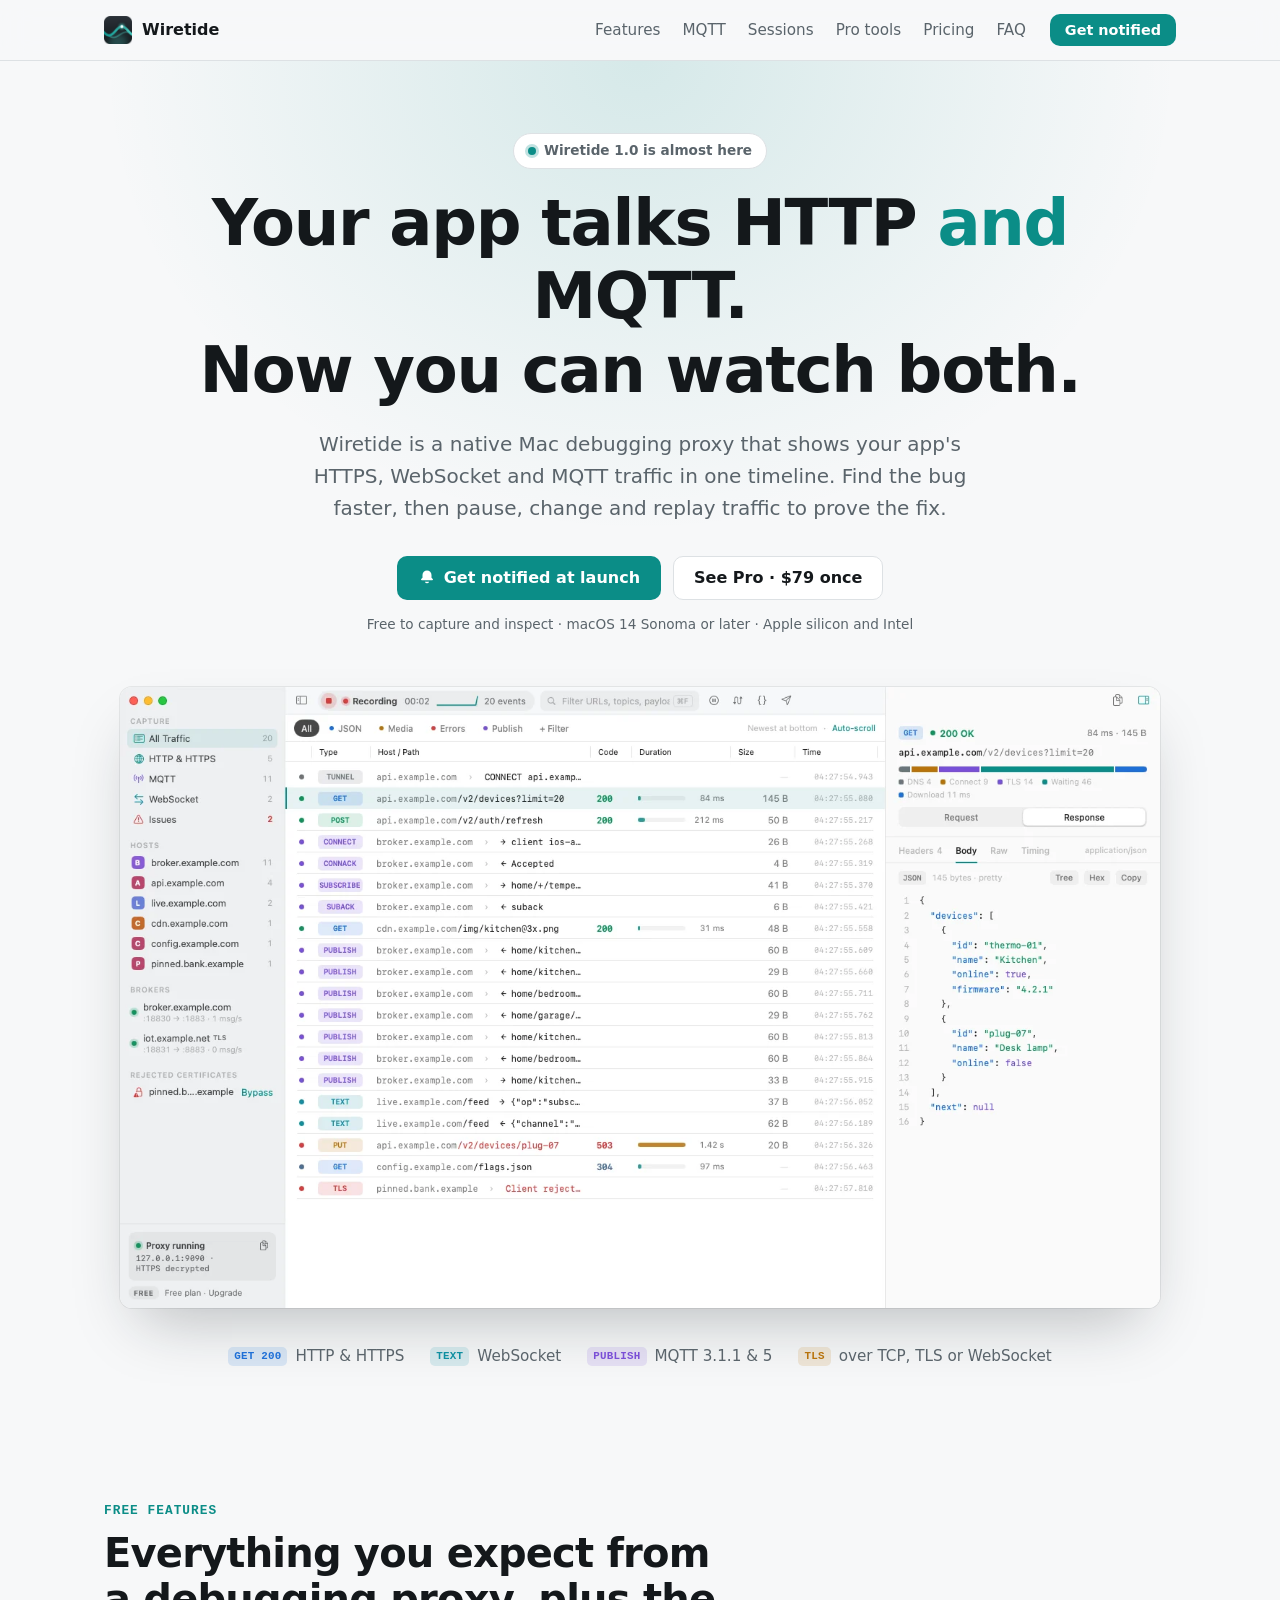
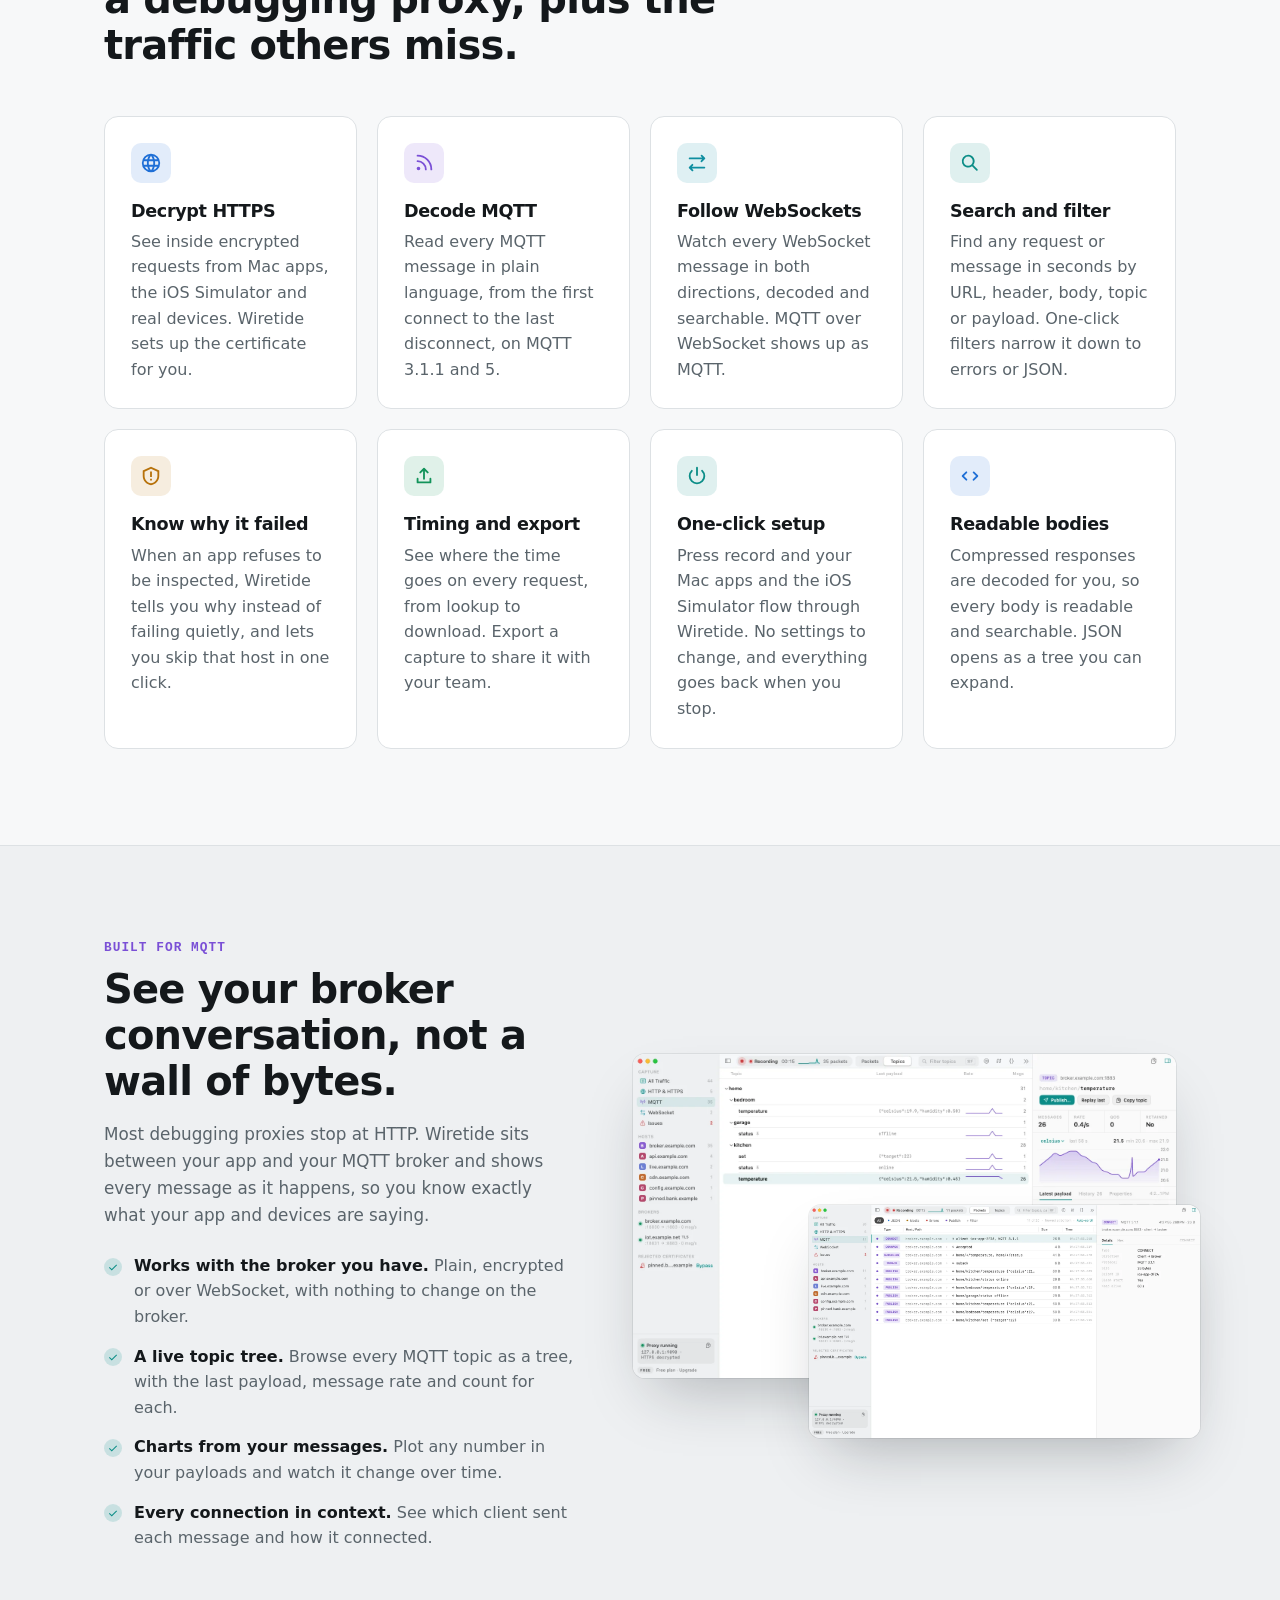
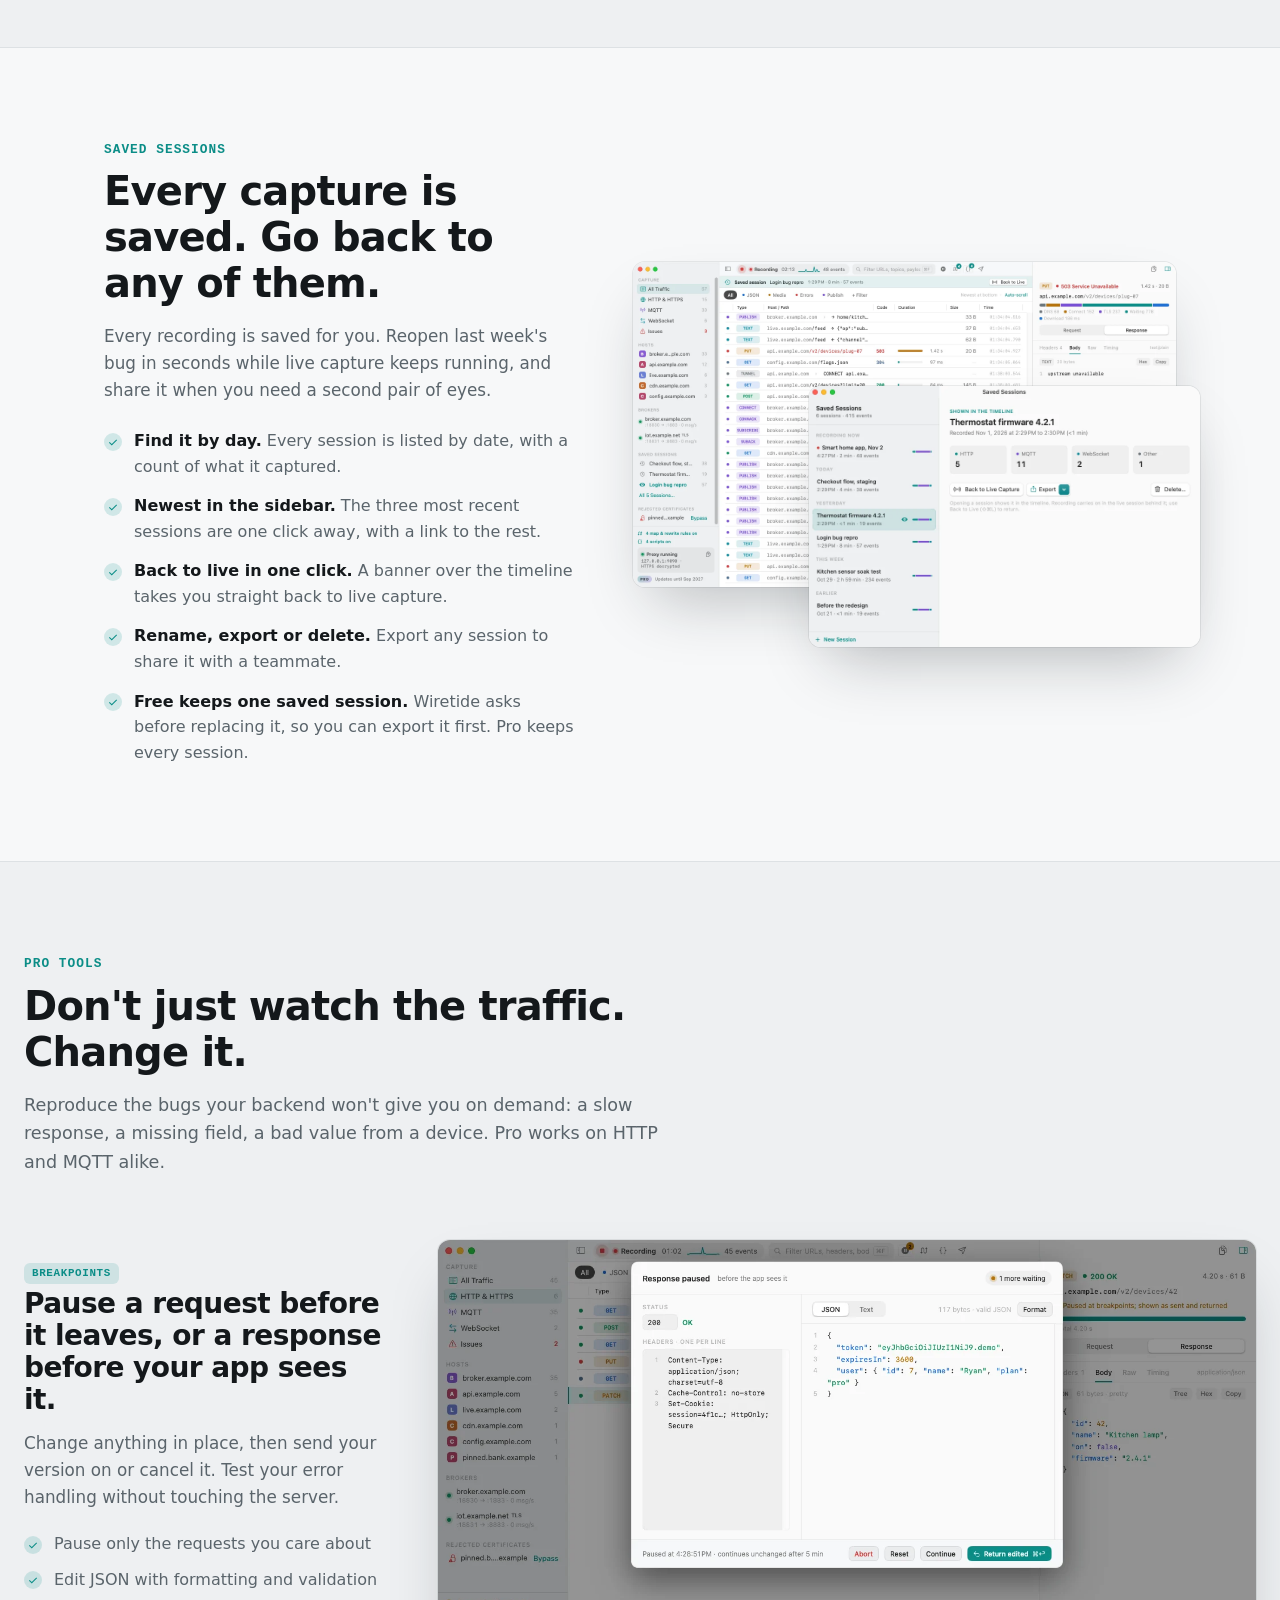
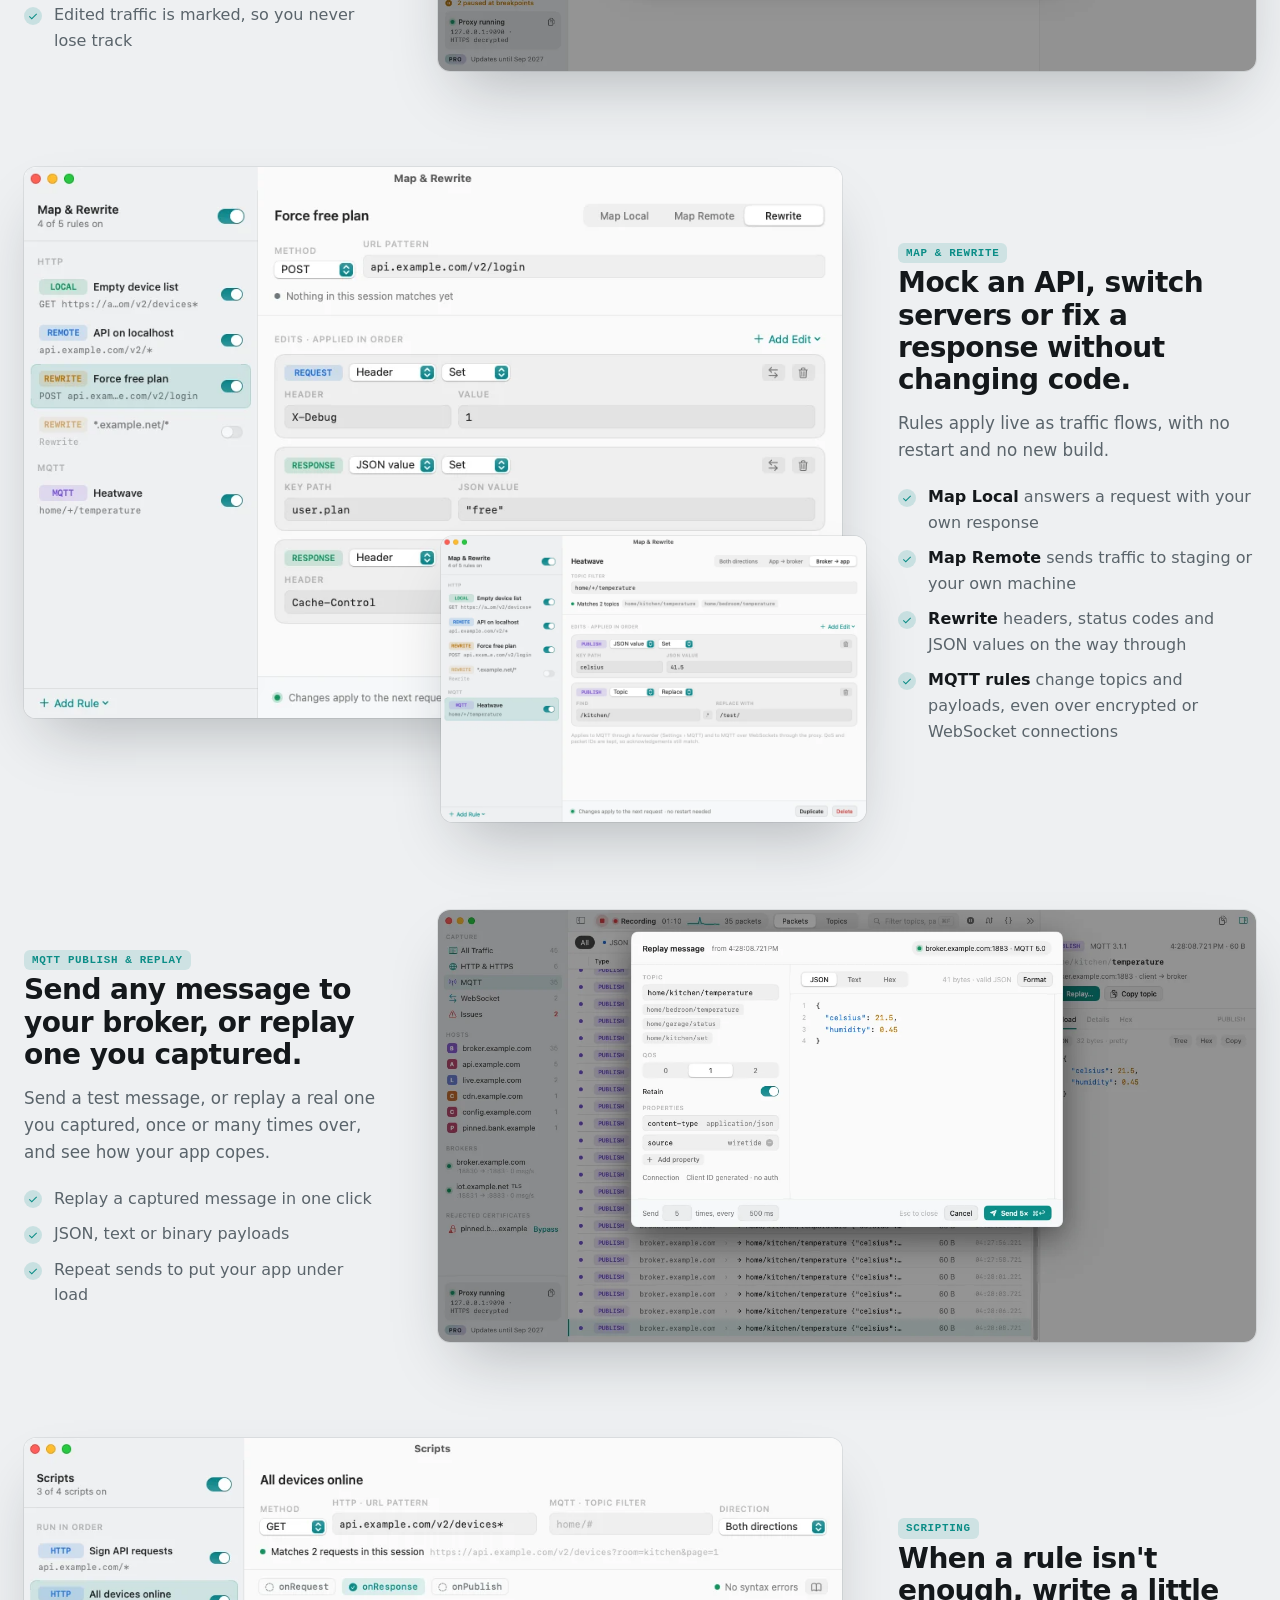
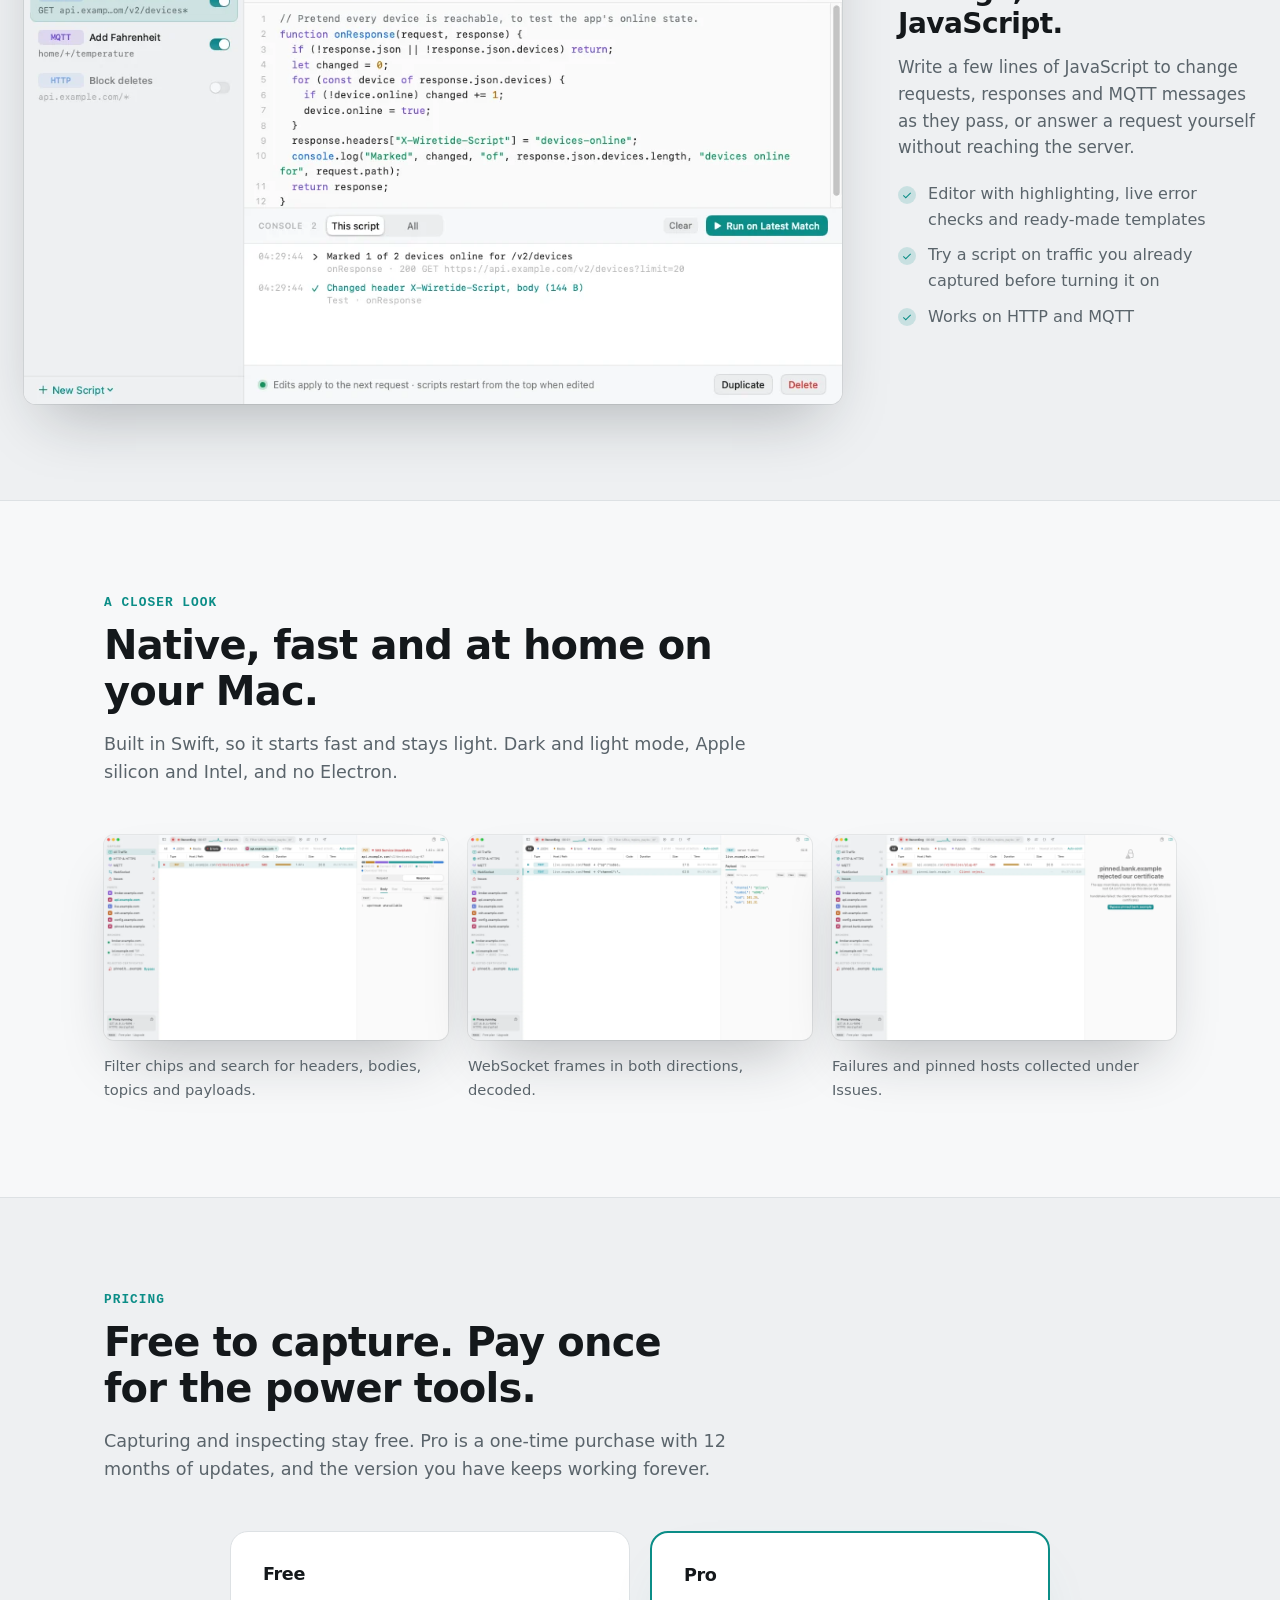
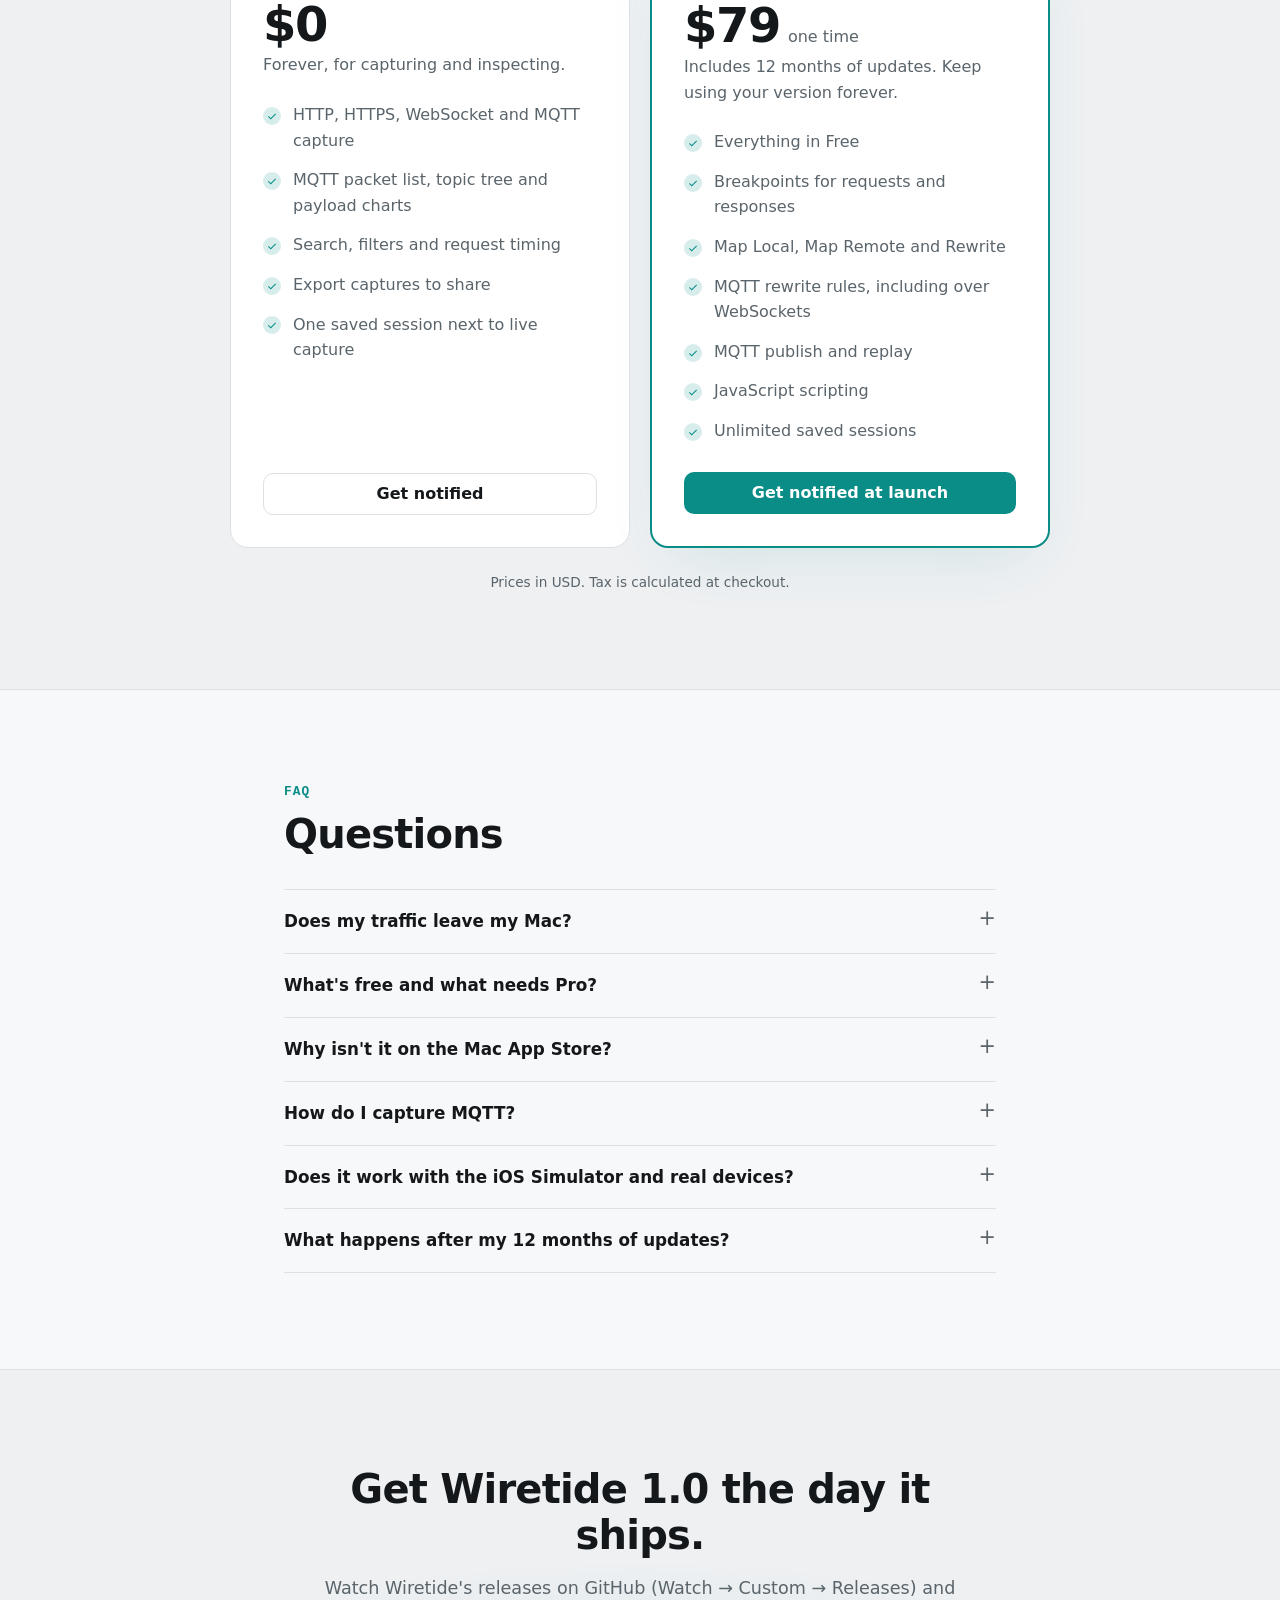
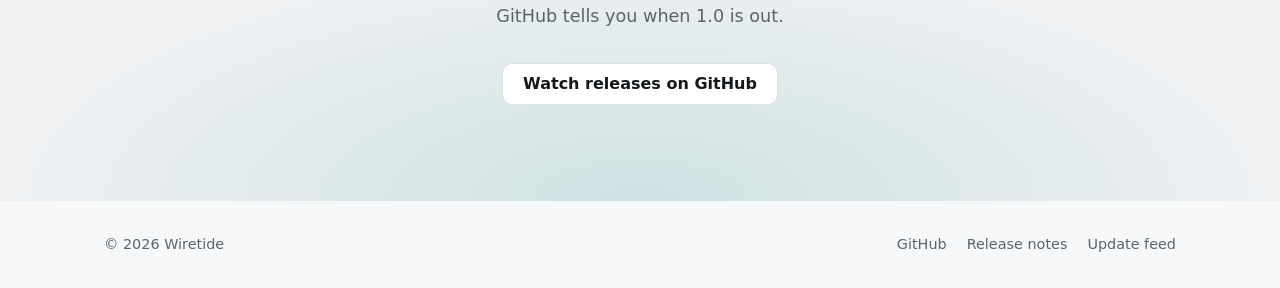
==== commit 8fe2cd0d: "Site from 8b83d5e" ====
--- a/index.html
+++ b/index.html
@@ -453,10 +453,6 @@
         <a href="https://github.com/ryansalim-dev/wiretide-releases">GitHub</a>
         <a href="https://github.com/ryansalim-dev/wiretide-releases/releases">Release notes</a>
         <a href="appcast.xml">Update feed</a>
-        <a href="/privacy/">Privacy</a>
-        <a href="/terms/">Terms</a>
-        <a href="/refunds/">Refunds</a>
-        <a href="mailto:hello@wiretide.app">hello@wiretide.app</a>
       </nav>
     </div>
   </footer>
--- a/styles.css
+++ b/styles.css
@@ -253,7 +253,7 @@
 .footer { padding: 32px 0; color: var(--muted); font-size: 0.9rem; }
 .footer-inner { display: flex; flex-wrap: wrap; justify-content: space-between; gap: 12px; }
 .footer p { margin: 0; }
-.footer nav { display: flex; flex-wrap: wrap; gap: 10px 20px; }
+.footer nav { display: flex; gap: 20px; }
 .footer a { color: var(--muted); }
 .footer a:hover { color: var(--text); }
 
@@ -287,15 +287,3 @@
   .btn { transition: none; }
 }
 .waitlist-fallback[hidden] + .download { border-top: 0; margin-top: 24px; padding-top: 0; }
-
-/* Legal pages (privacy, terms, refunds) */
-.legal { padding: 64px 0 88px; }
-.legal h1 { font-size: clamp(2rem, 4.5vw, 2.8rem); }
-.legal .updated { color: var(--muted); margin: 12px 0 0; font-size: 0.95rem; }
-.legal .summary { margin: 32px 0 0; padding: 18px 22px; background: var(--surface); border: 1px solid var(--border); border-radius: var(--radius); }
-.legal .summary p { margin: 0; }
-.legal h2 { font-size: 1.3rem; max-width: none; margin: 40px 0 0; }
-.legal p, .legal ul { margin: 12px 0 0; }
-.legal ul { padding-left: 1.3em; }
-.legal li + li { margin-top: 6px; }
-.legal strong { font-weight: 650; }
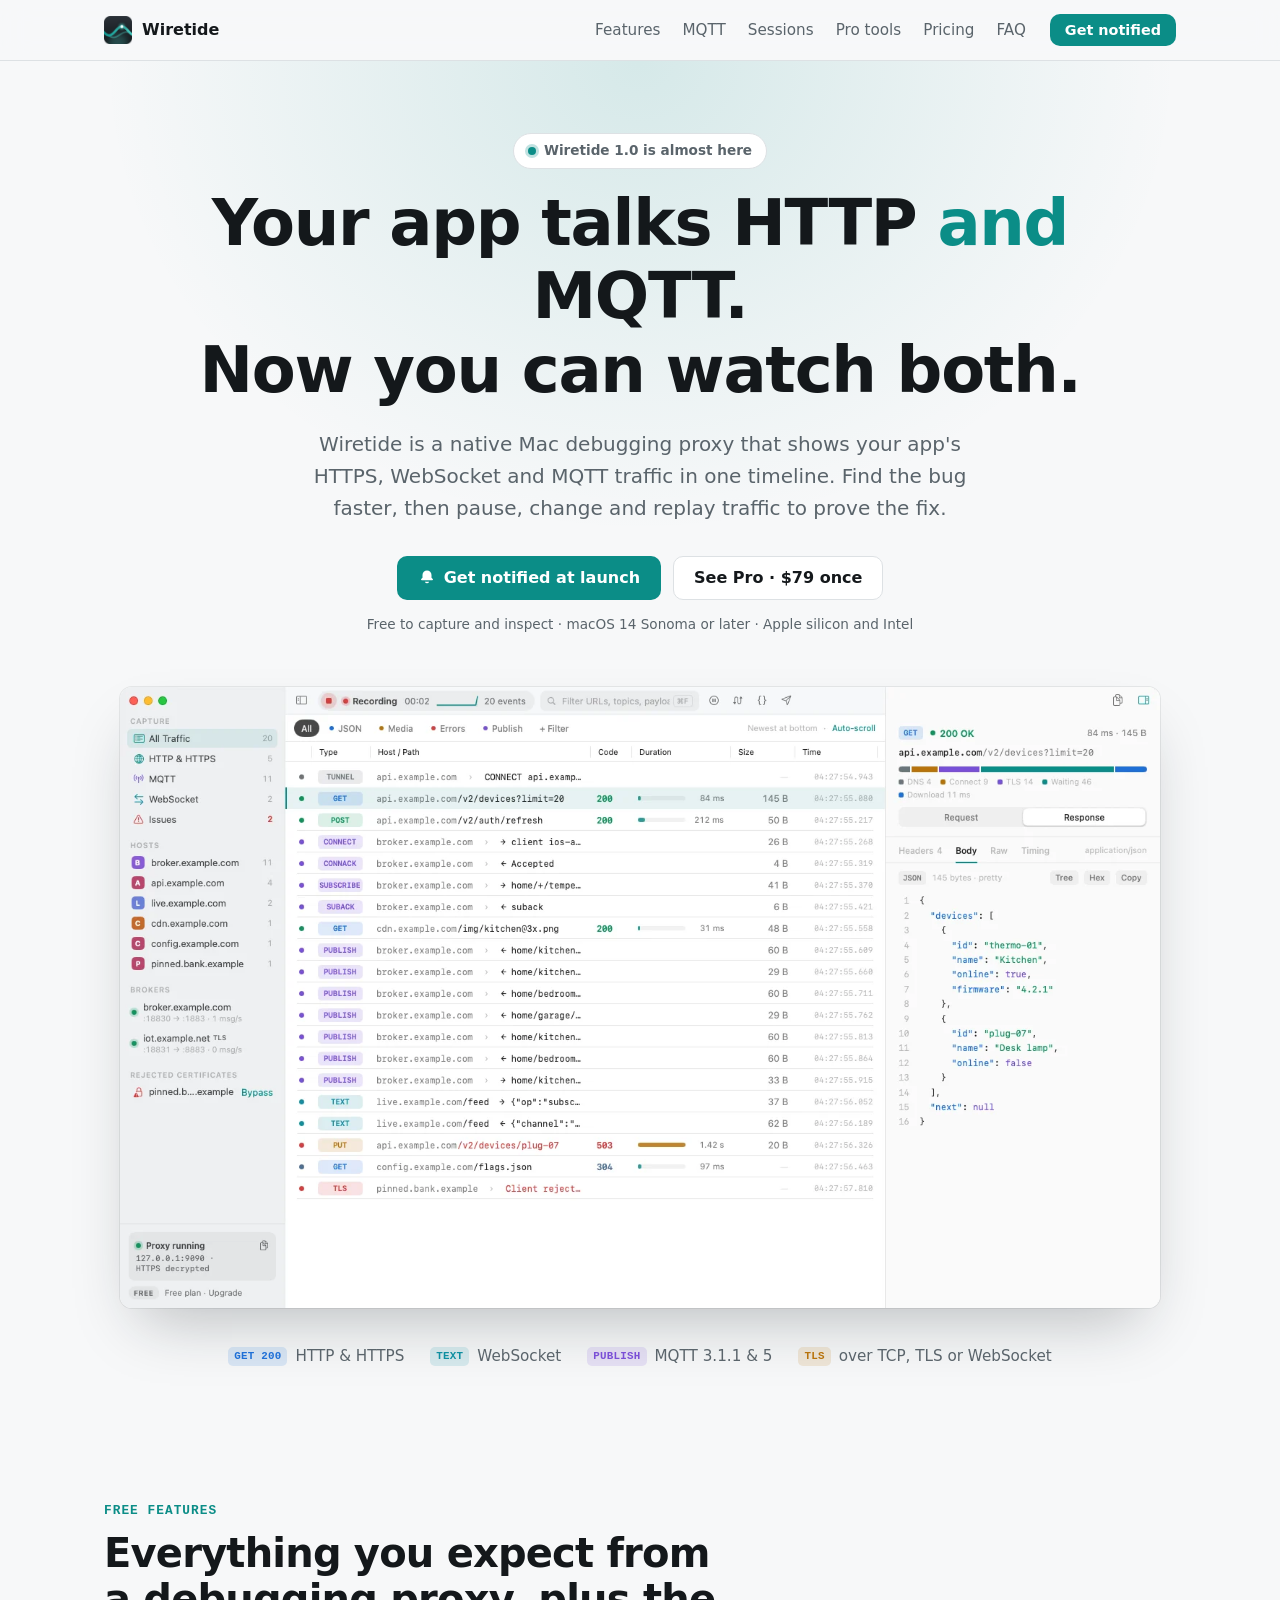
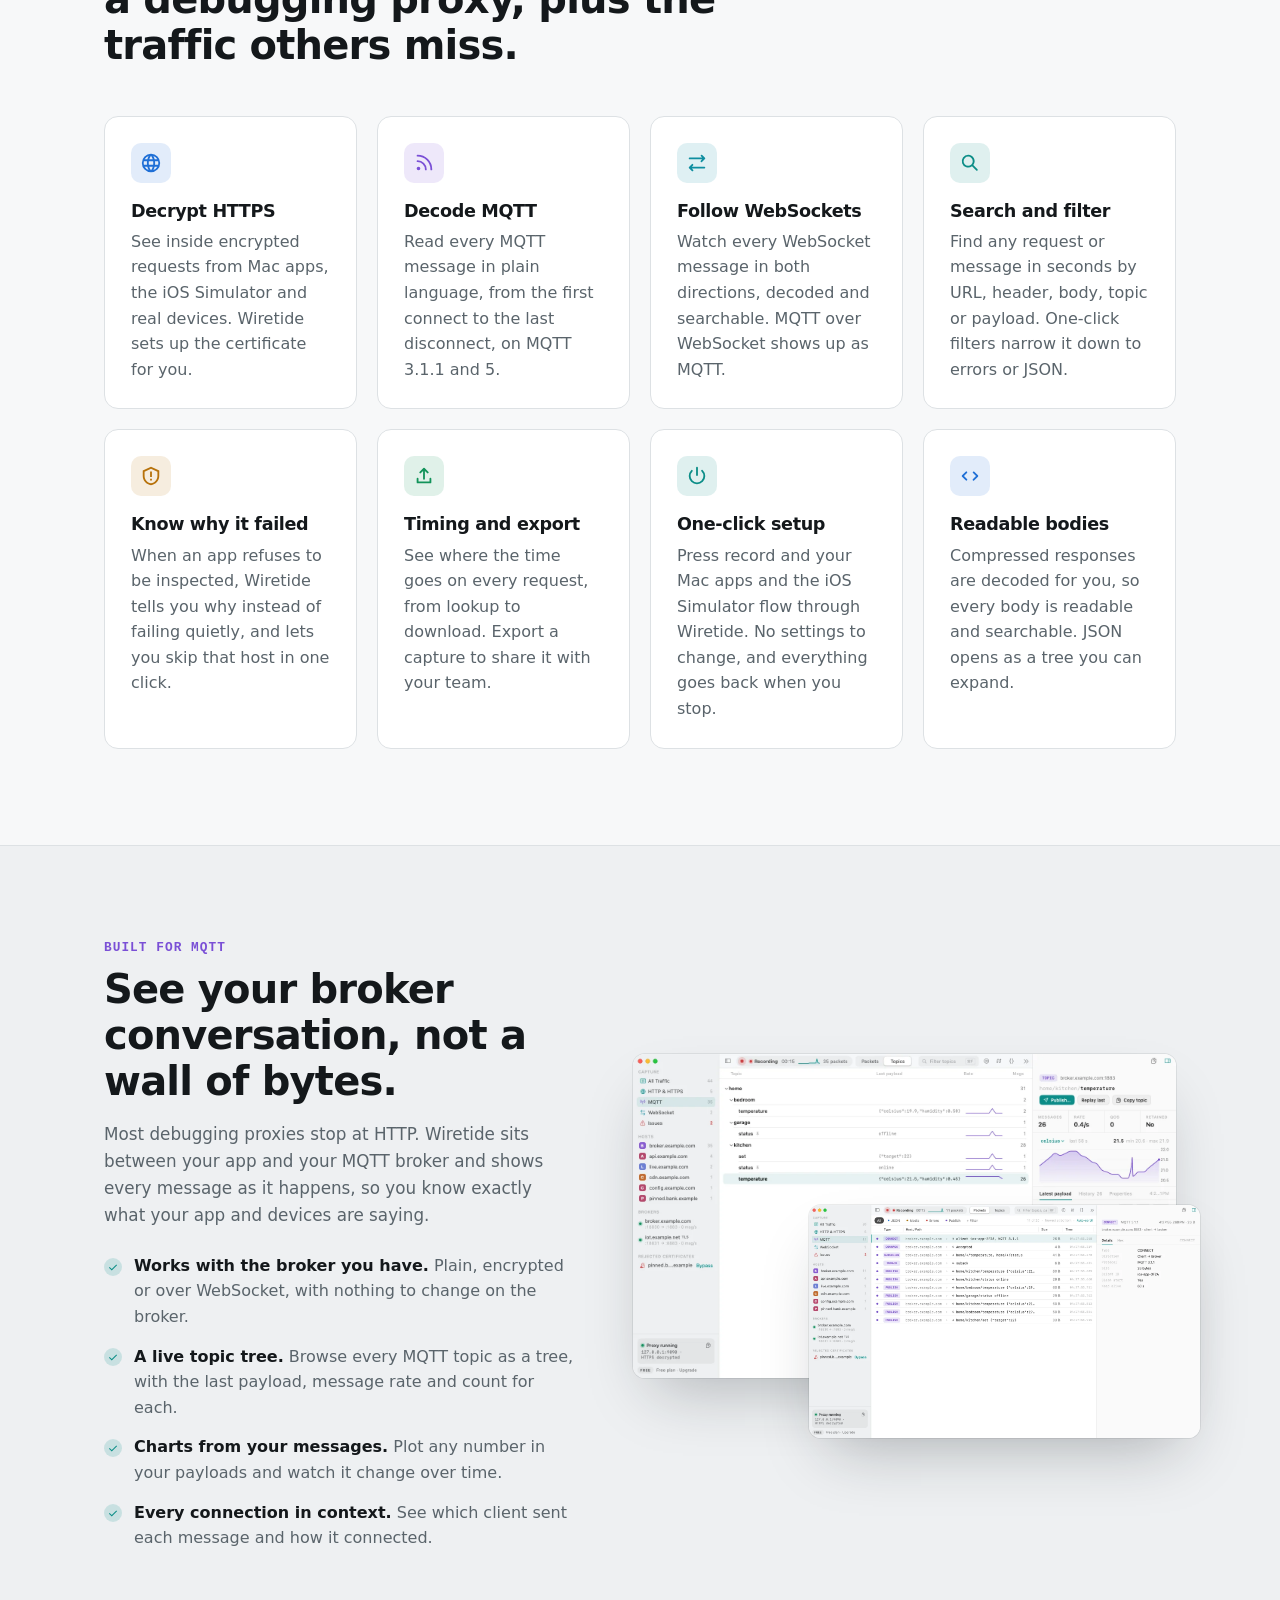
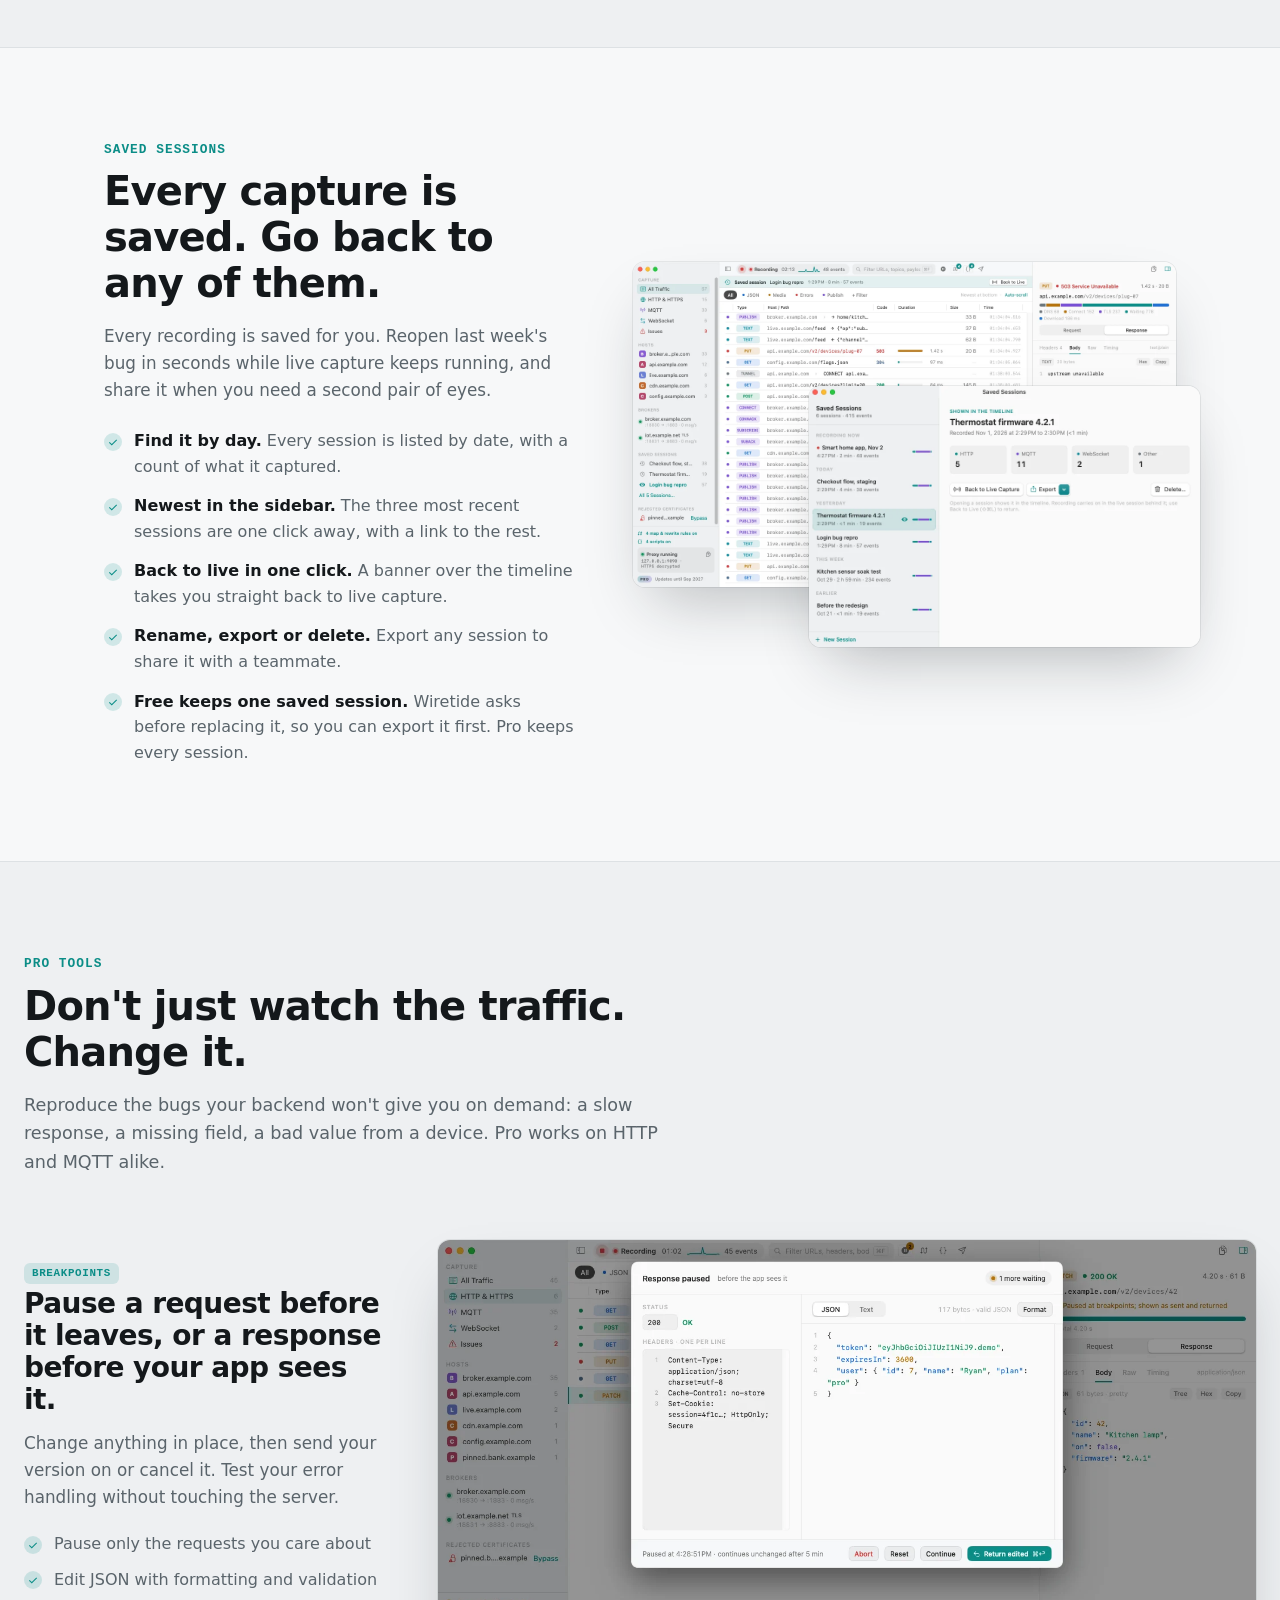
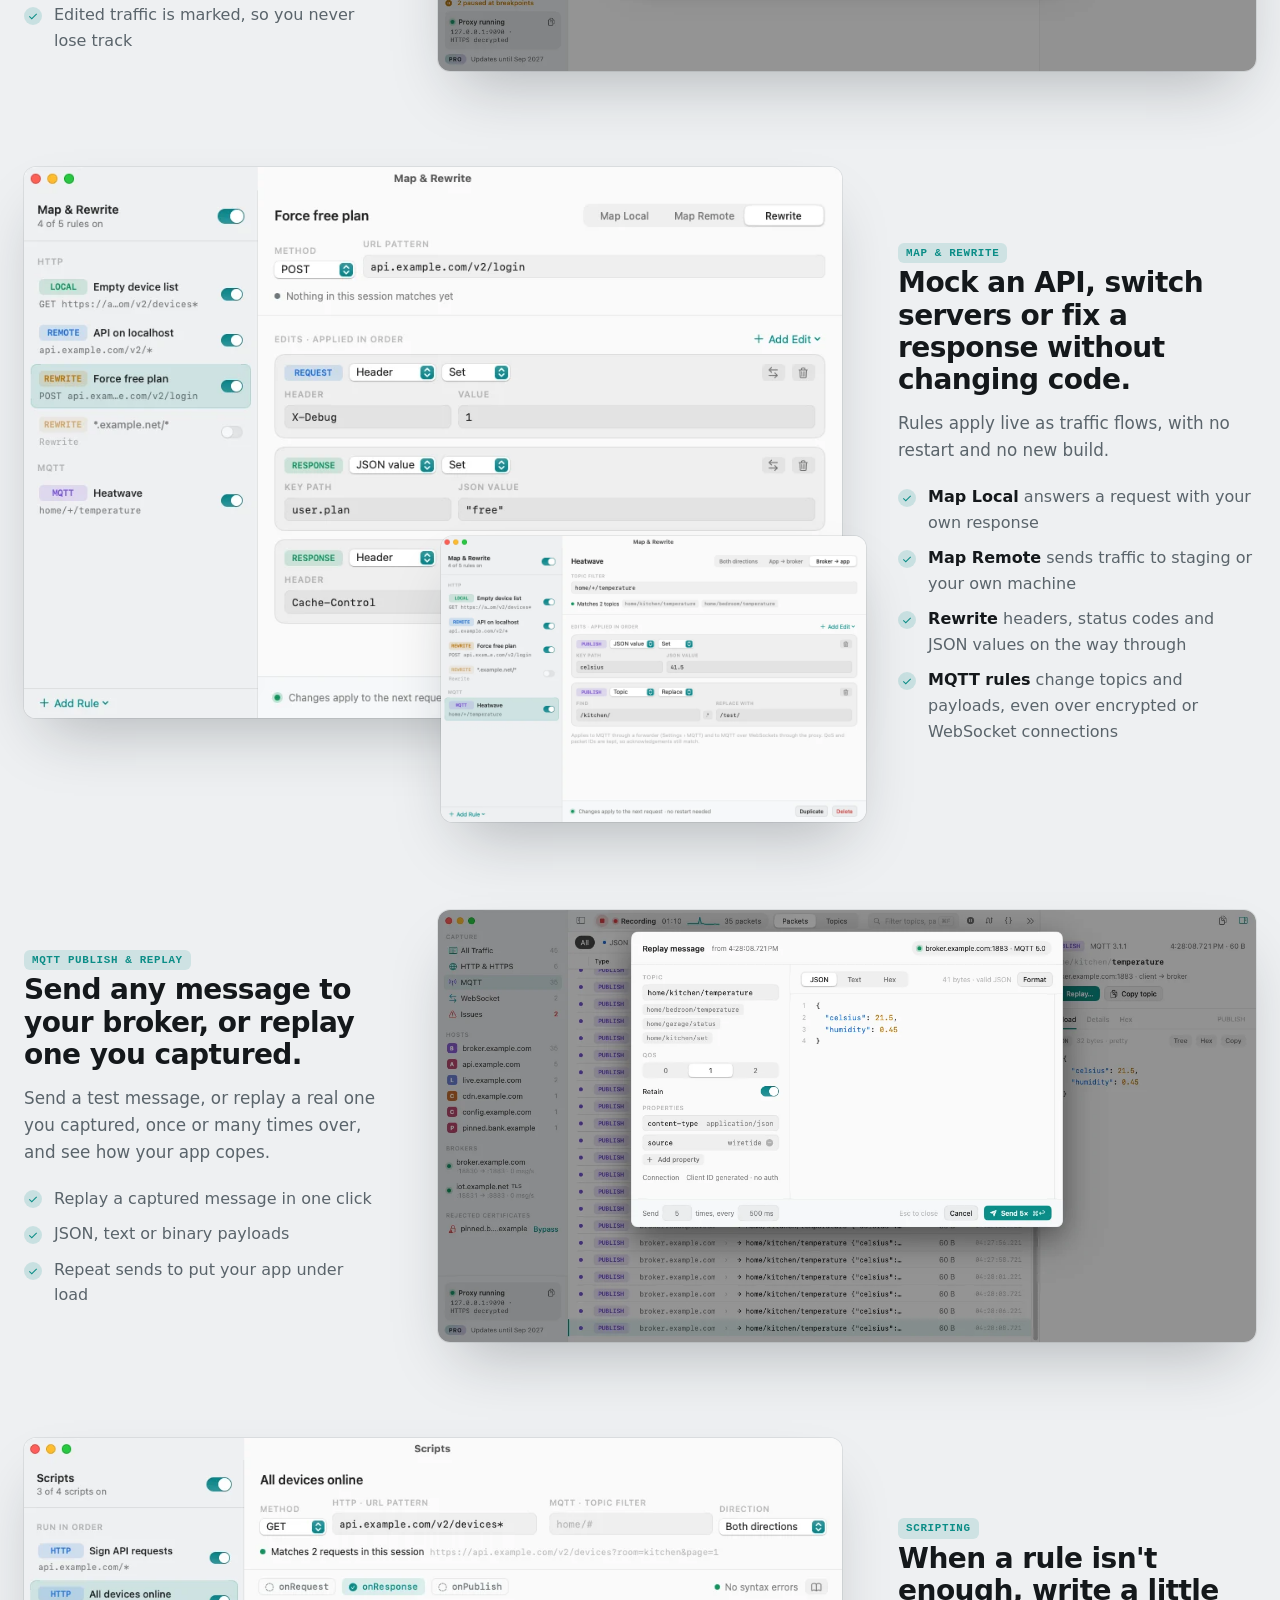
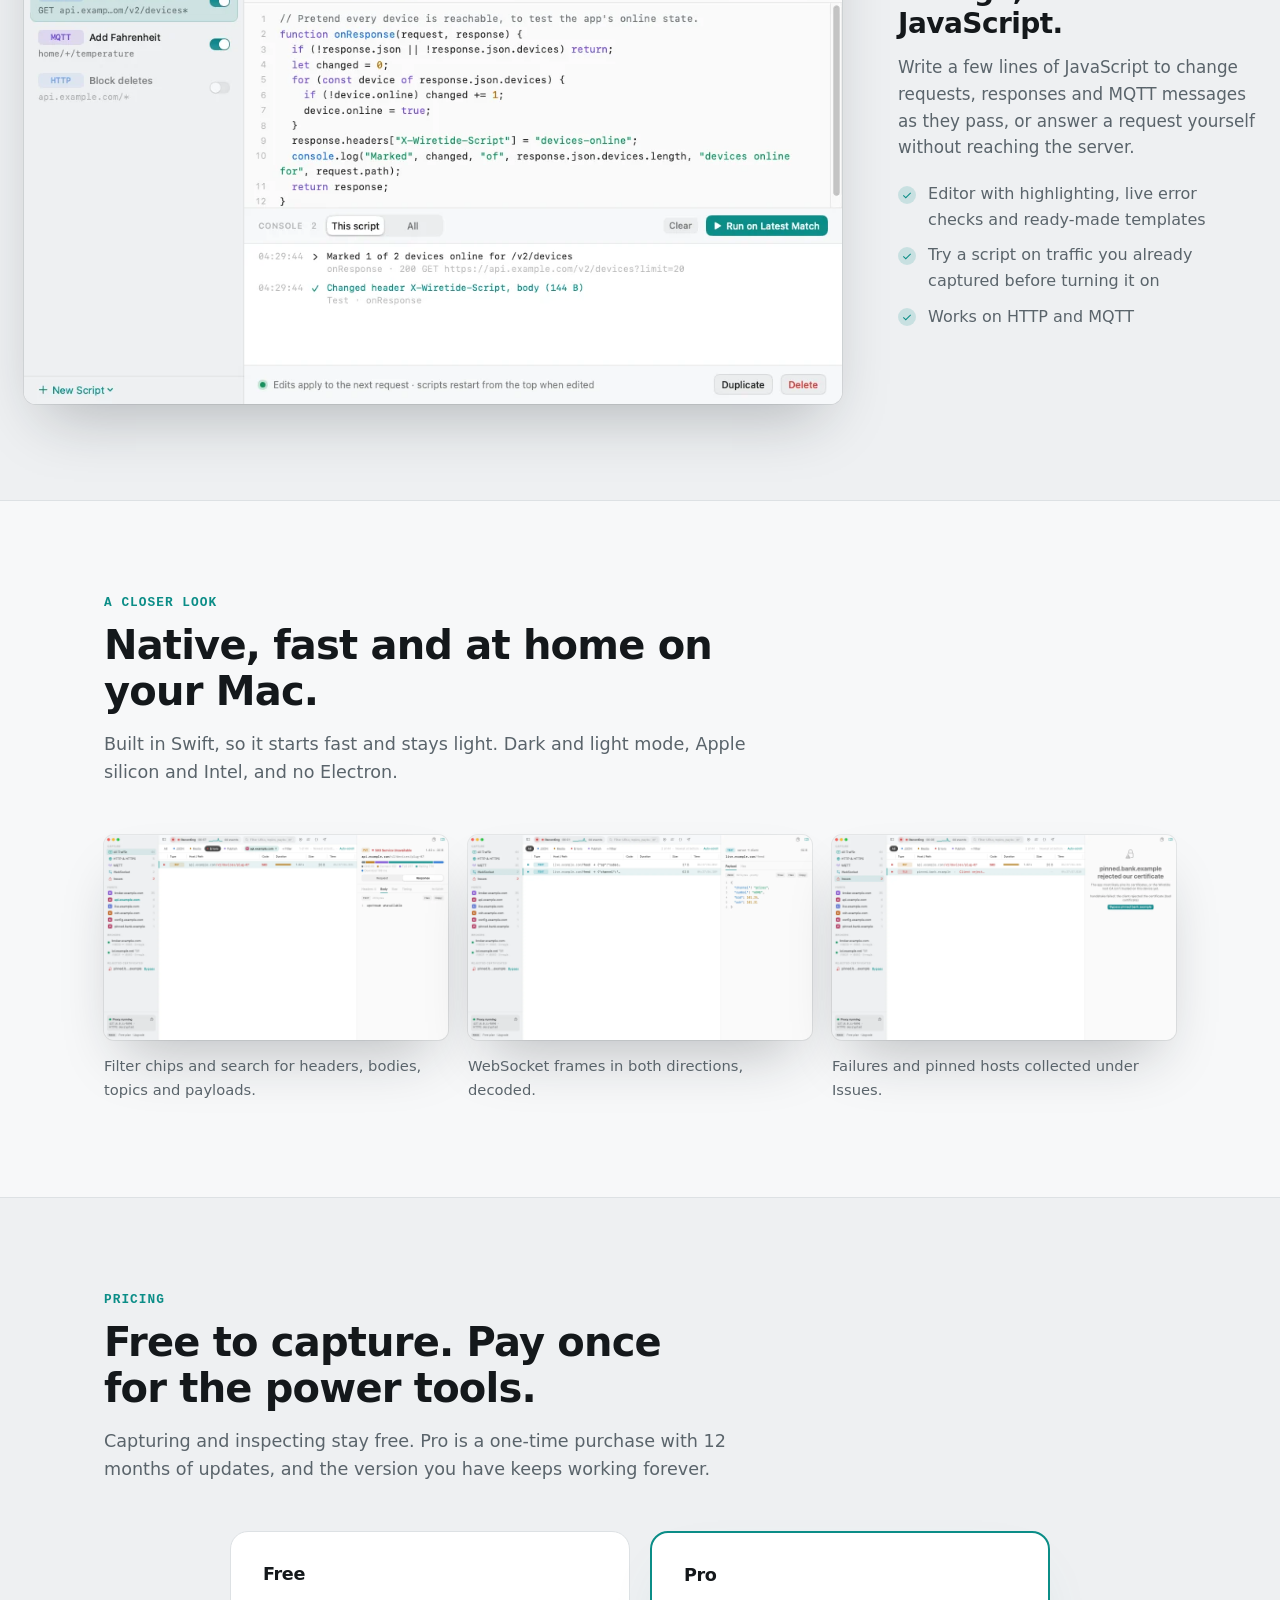
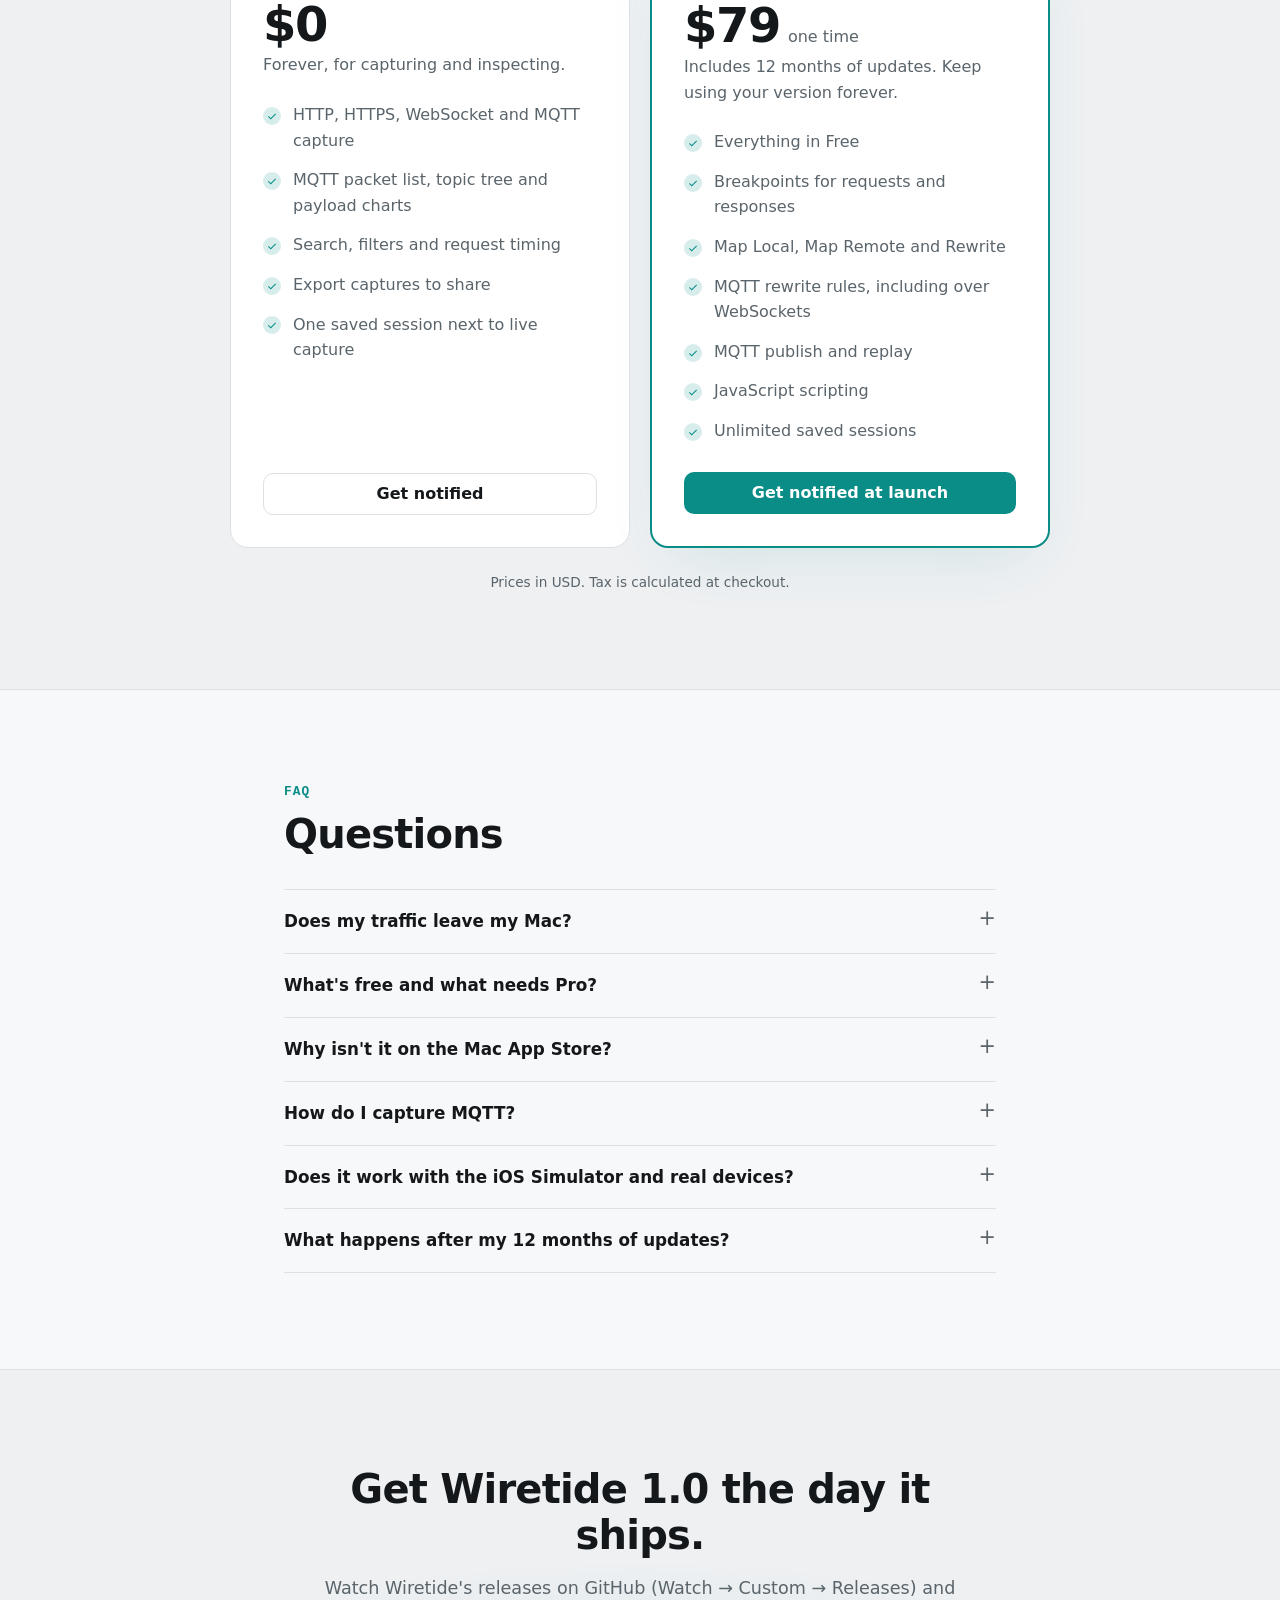
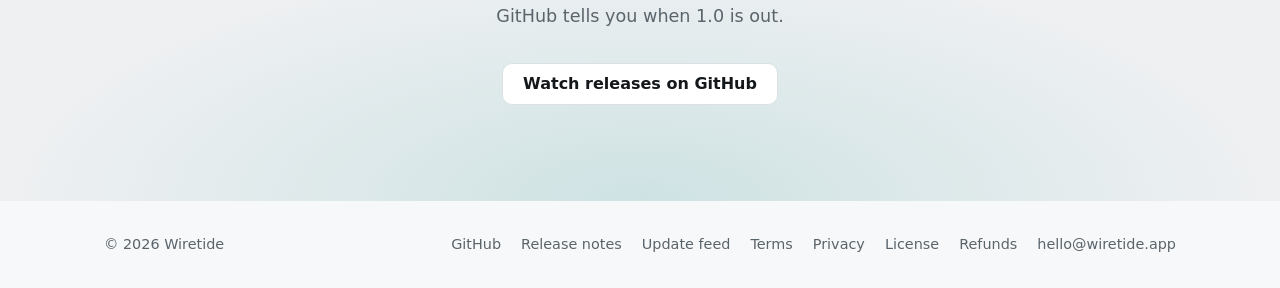
==== commit 0006b8df: "Site from abdee5a" ====
--- a/index.html
+++ b/index.html
@@ -453,6 +453,11 @@
         <a href="https://github.com/ryansalim-dev/wiretide-releases">GitHub</a>
         <a href="https://github.com/ryansalim-dev/wiretide-releases/releases">Release notes</a>
         <a href="appcast.xml">Update feed</a>
+        <a href="/terms/">Terms</a>
+        <a href="/privacy/">Privacy</a>
+        <a href="/eula/">License</a>
+        <a href="/fulfillment-policy/">Refunds</a>
+        <a href="mailto:hello@wiretide.app">hello@wiretide.app</a>
       </nav>
     </div>
   </footer>
--- a/styles.css
+++ b/styles.css
@@ -253,7 +253,7 @@
 .footer { padding: 32px 0; color: var(--muted); font-size: 0.9rem; }
 .footer-inner { display: flex; flex-wrap: wrap; justify-content: space-between; gap: 12px; }
 .footer p { margin: 0; }
-.footer nav { display: flex; gap: 20px; }
+.footer nav { display: flex; flex-wrap: wrap; gap: 10px 20px; }
 .footer a { color: var(--muted); }
 .footer a:hover { color: var(--text); }
 
@@ -287,3 +287,15 @@
   .btn { transition: none; }
 }
 .waitlist-fallback[hidden] + .download { border-top: 0; margin-top: 24px; padding-top: 0; }
+
+/* Legal pages (privacy, terms, refunds) */
+.legal { padding: 64px 0 88px; }
+.legal h1 { font-size: clamp(2rem, 4.5vw, 2.8rem); }
+.legal .updated { color: var(--muted); margin: 12px 0 0; font-size: 0.95rem; }
+.legal .updated + p { margin-top: 32px; }
+.legal h2 { font-size: 1.3rem; max-width: none; margin: 40px 0 0; }
+.legal h3 { font-size: 1.05rem; margin: 28px 0 0; }
+.legal p, .legal ul { margin: 12px 0 0; }
+.legal ul { padding-left: 1.3em; }
+.legal li + li { margin-top: 6px; }
+.legal strong { font-weight: 650; }
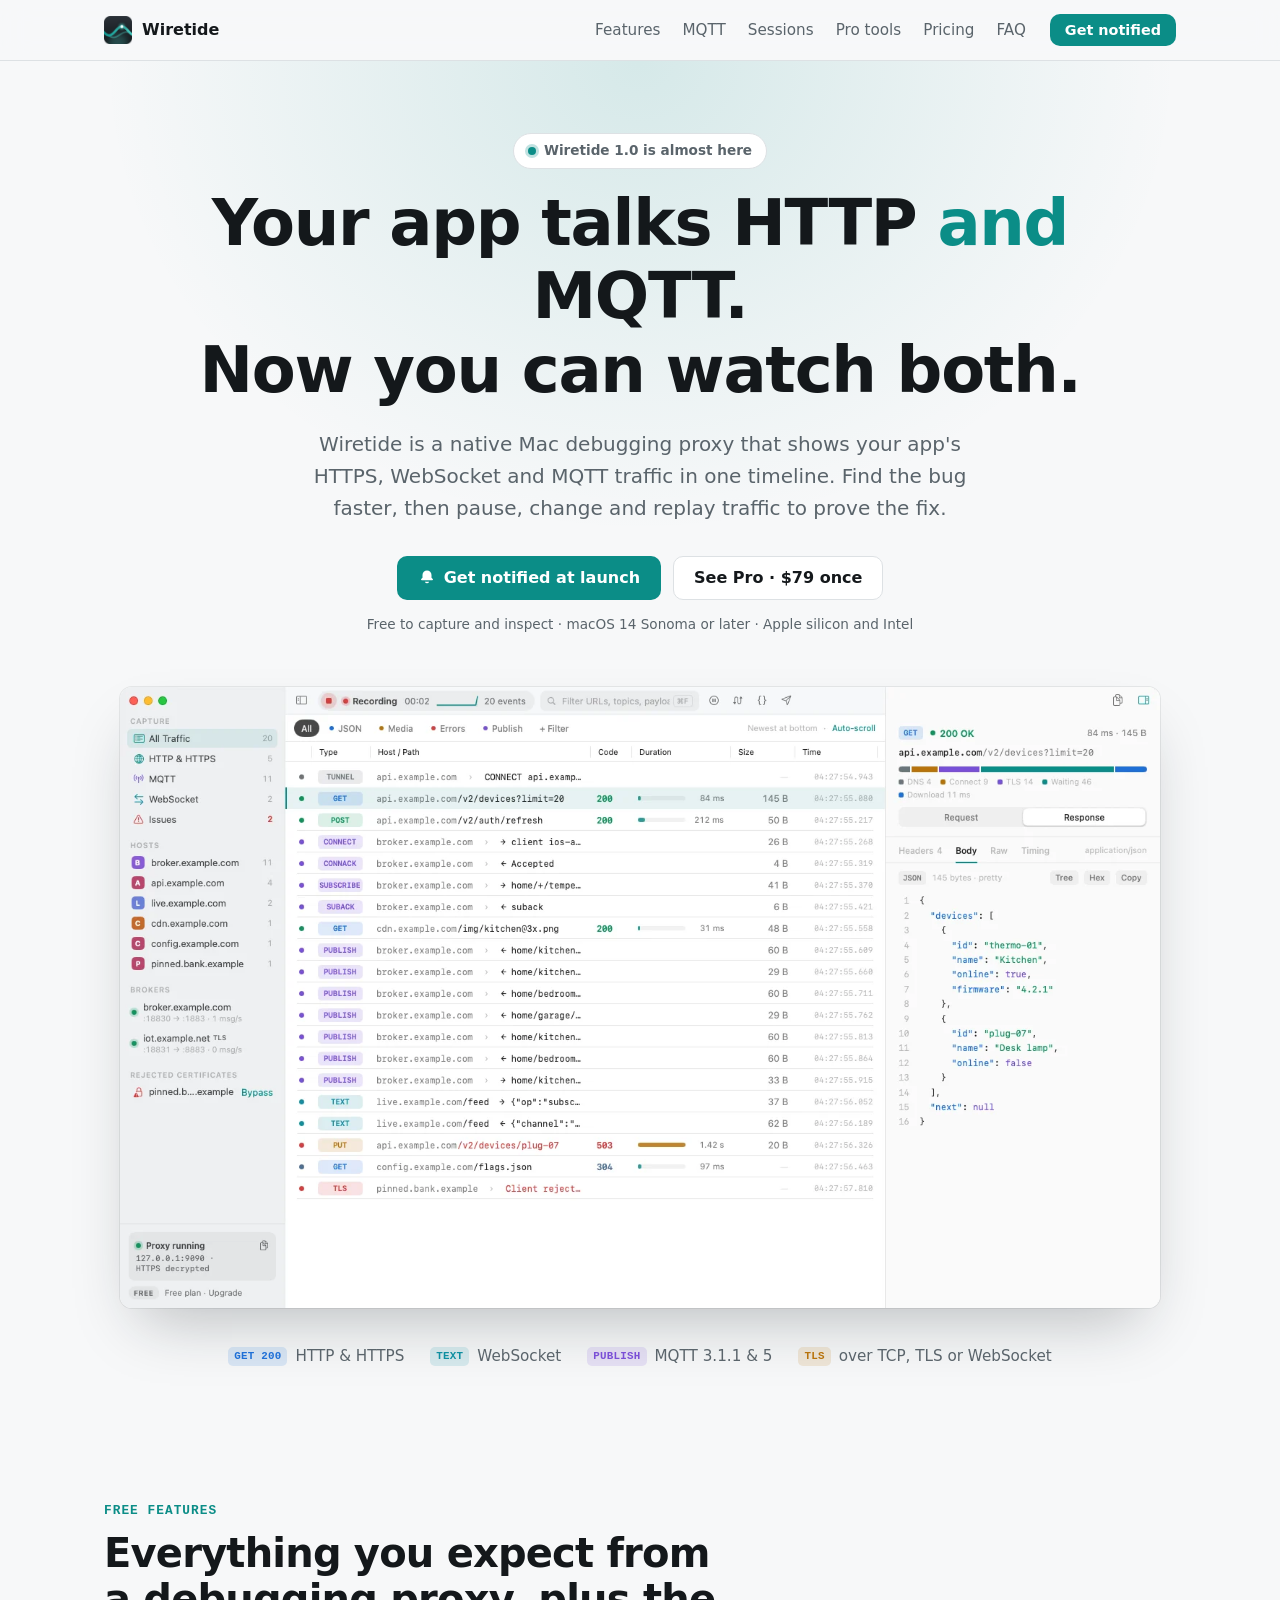
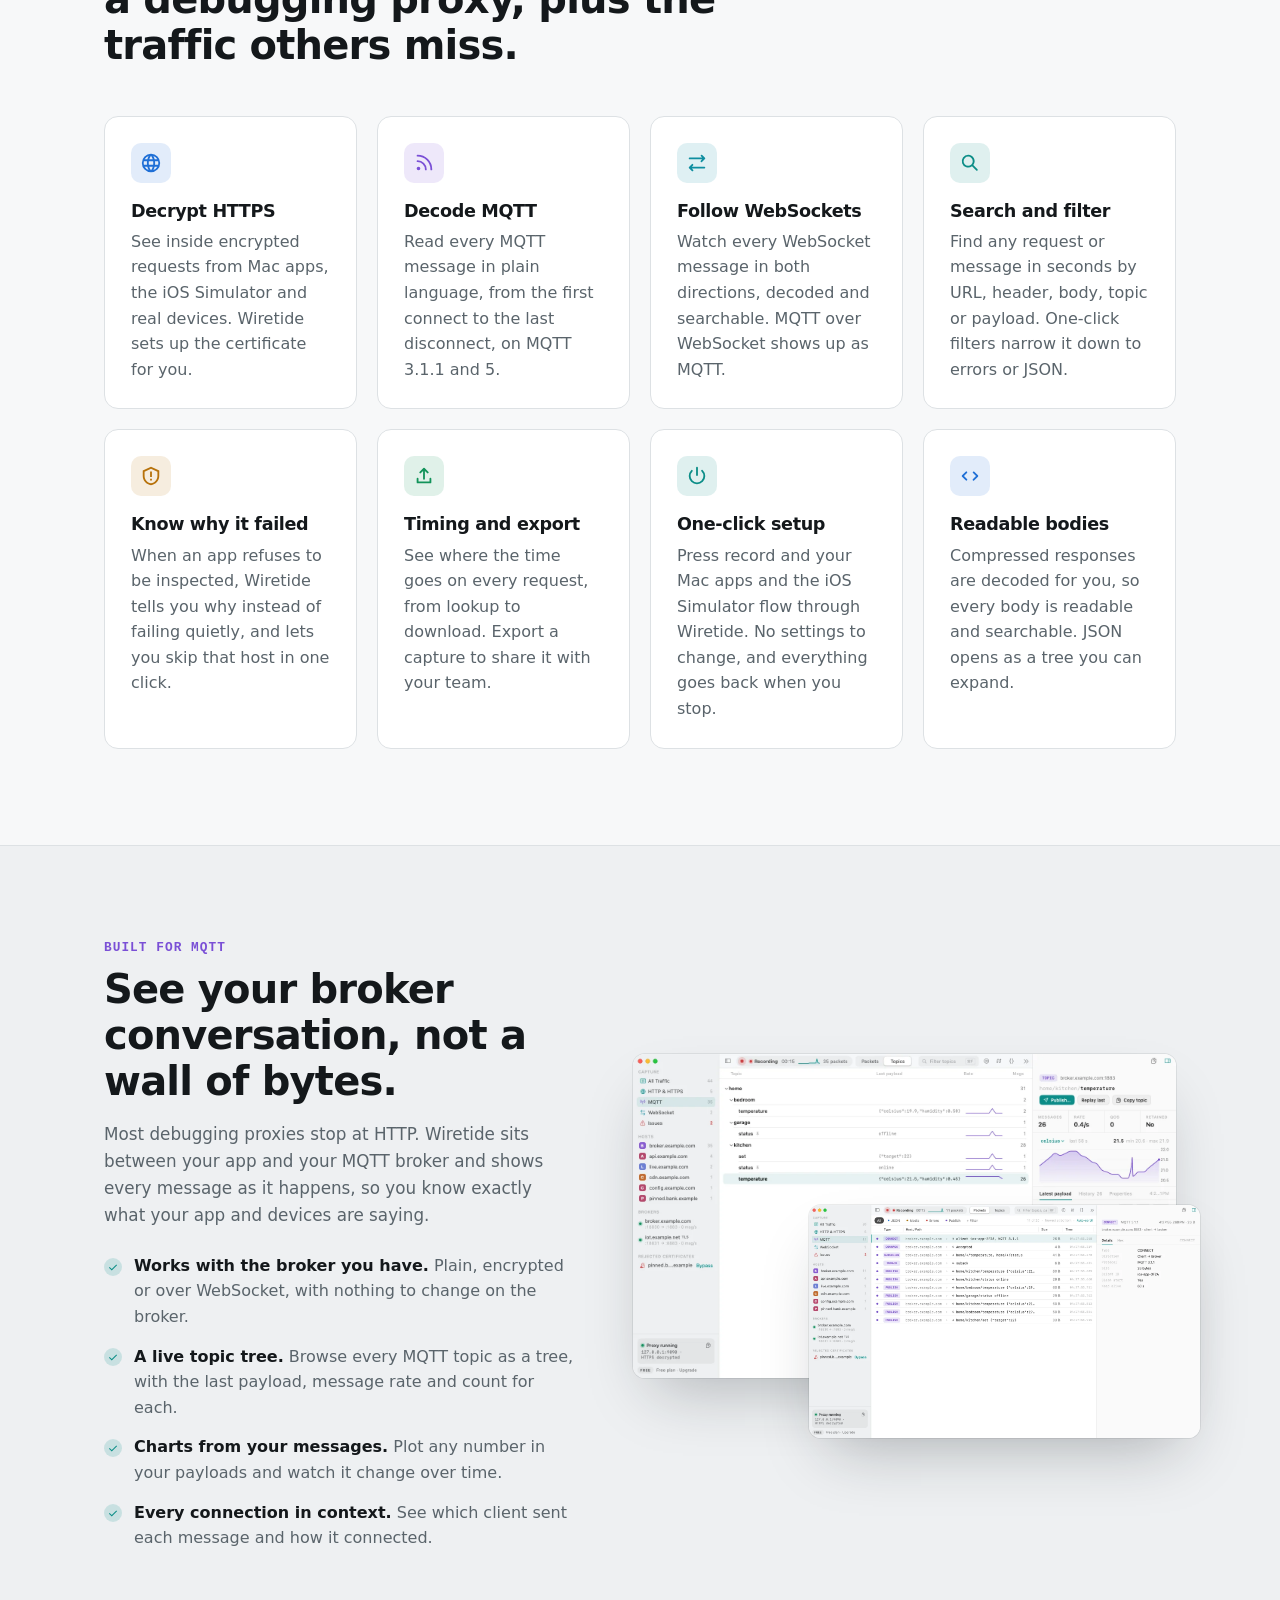
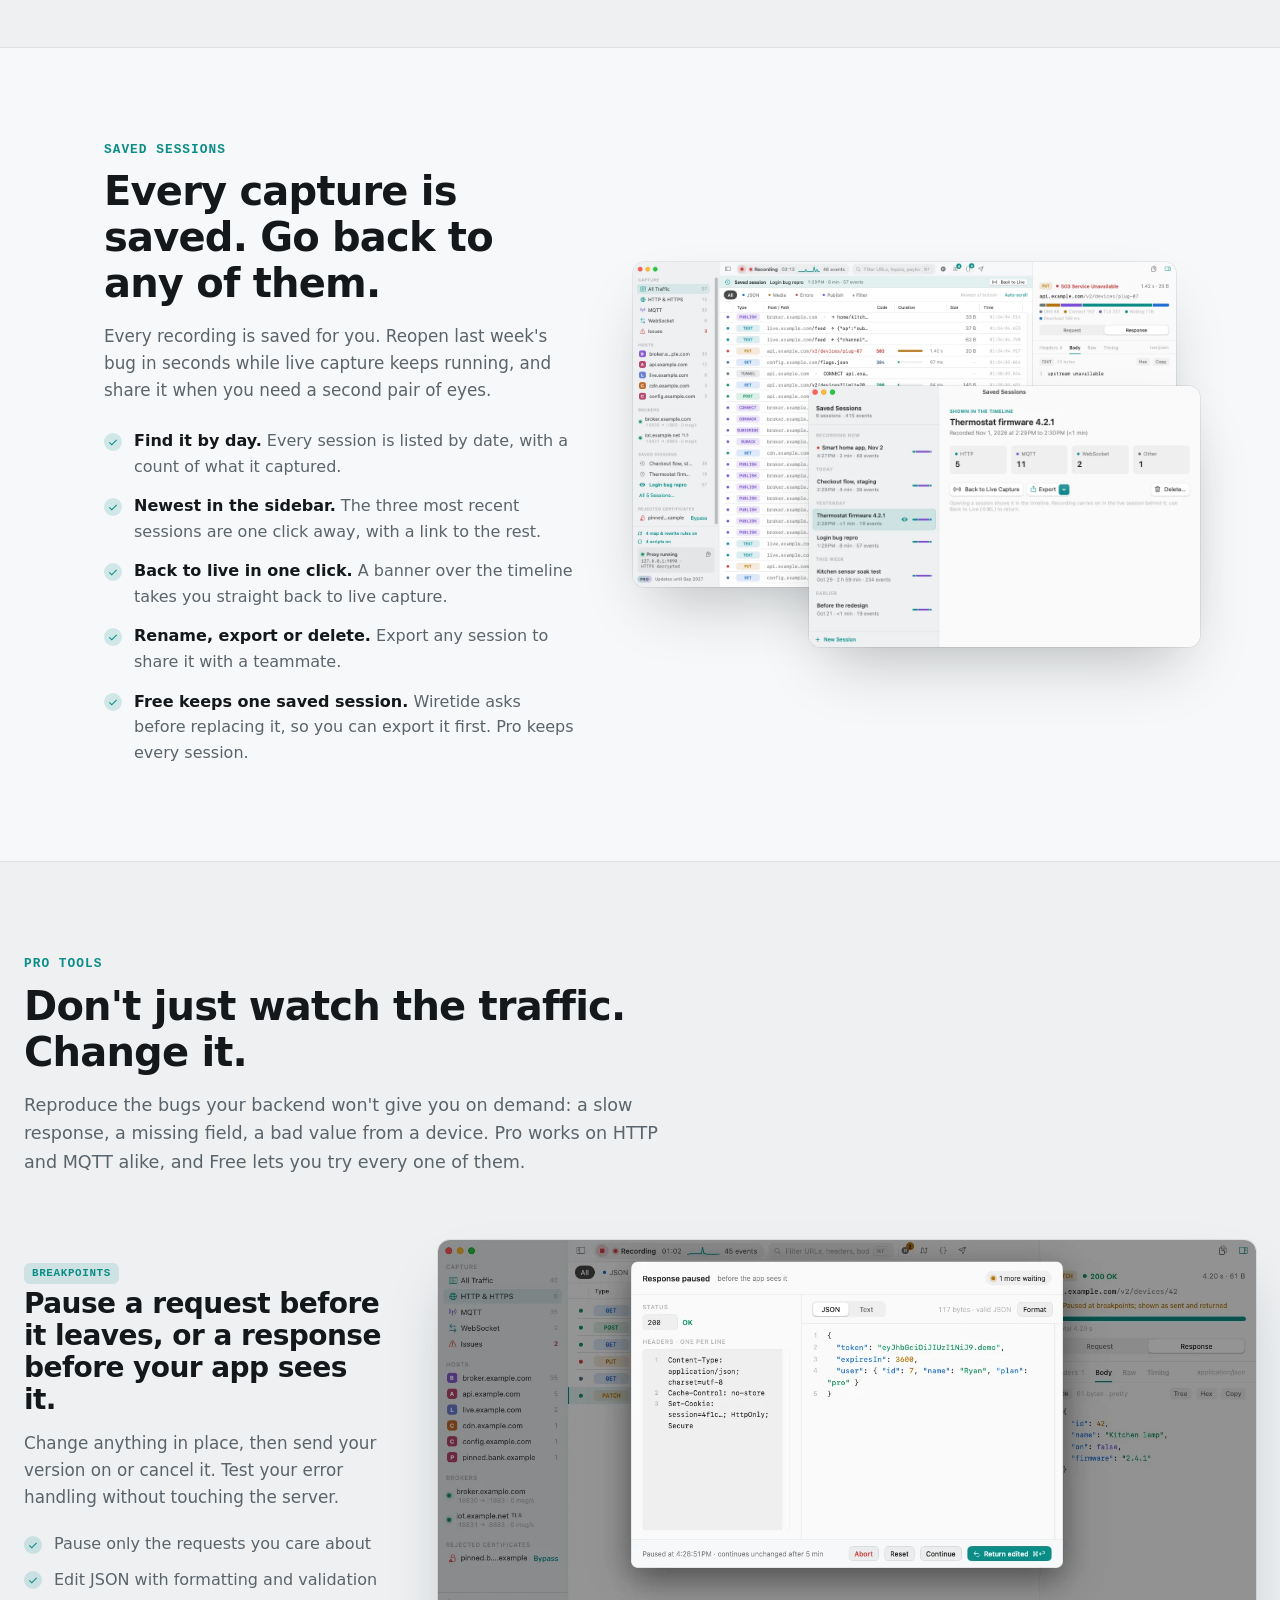
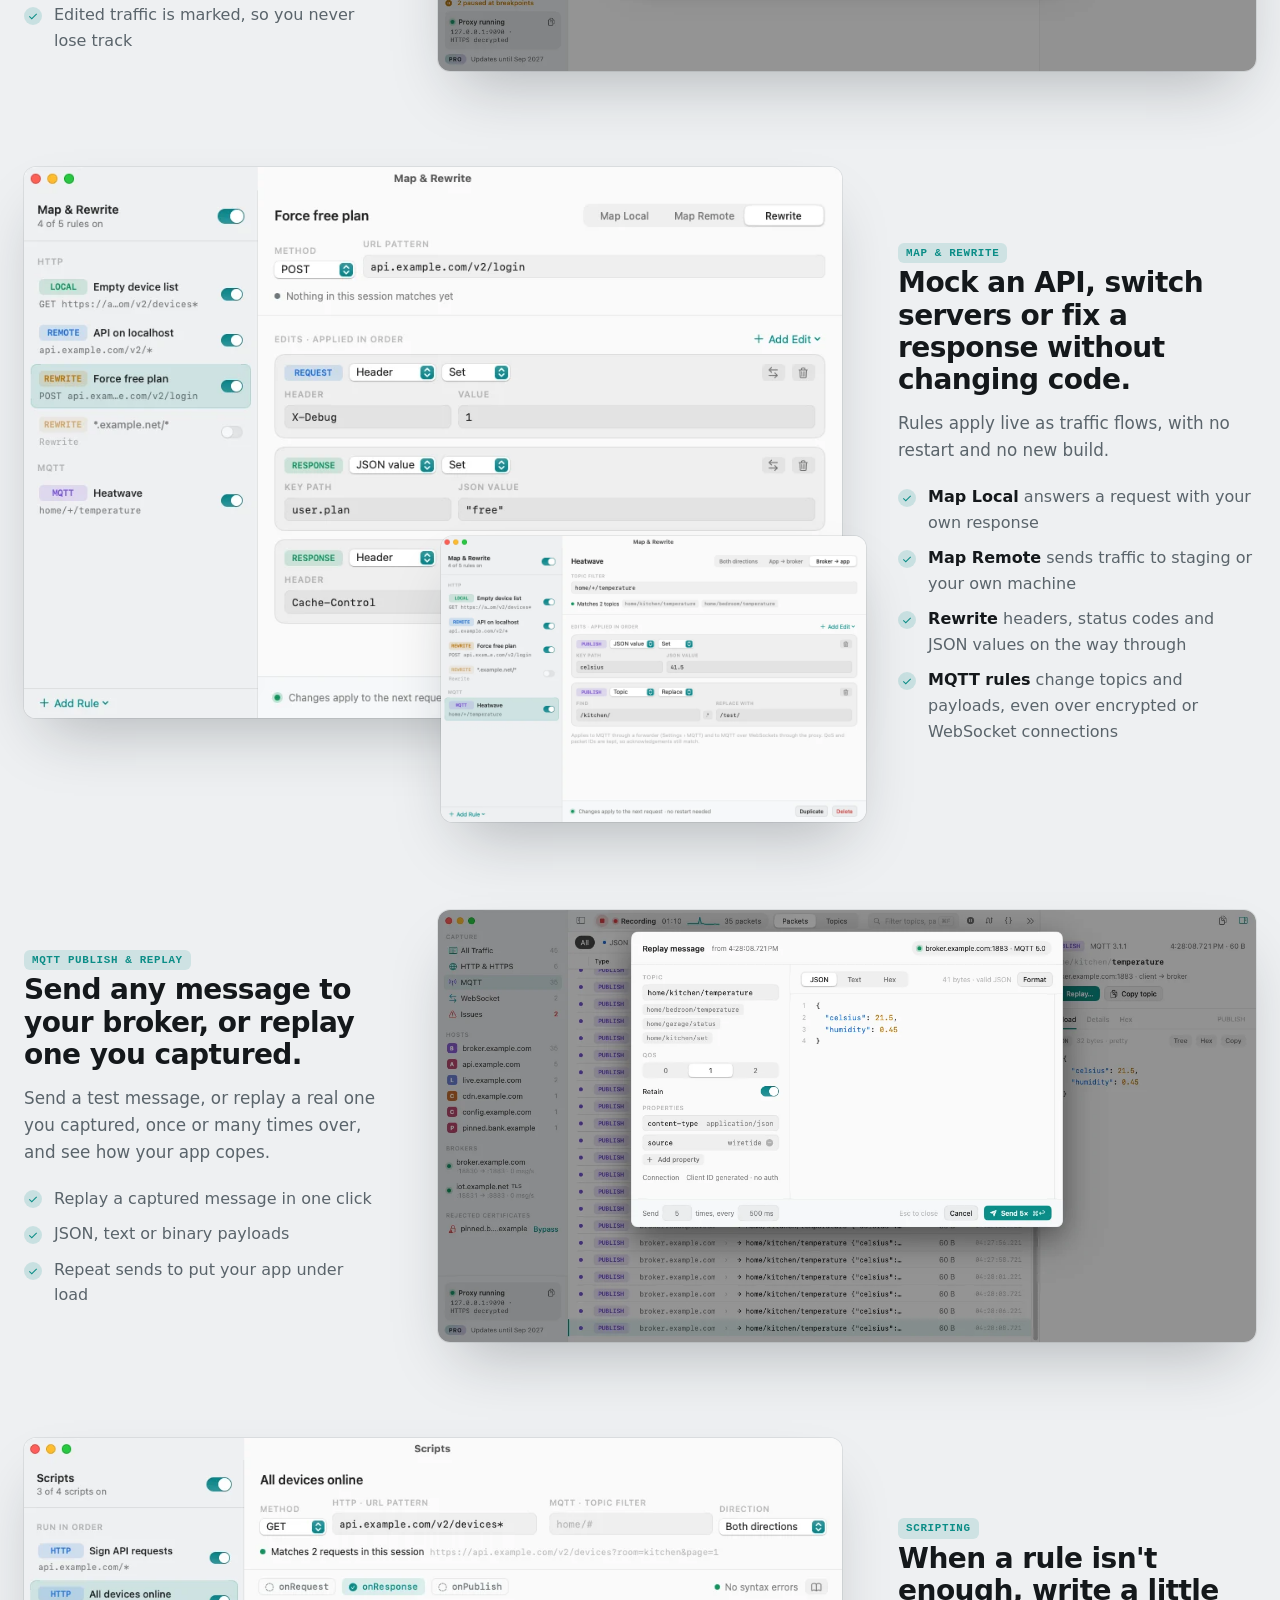
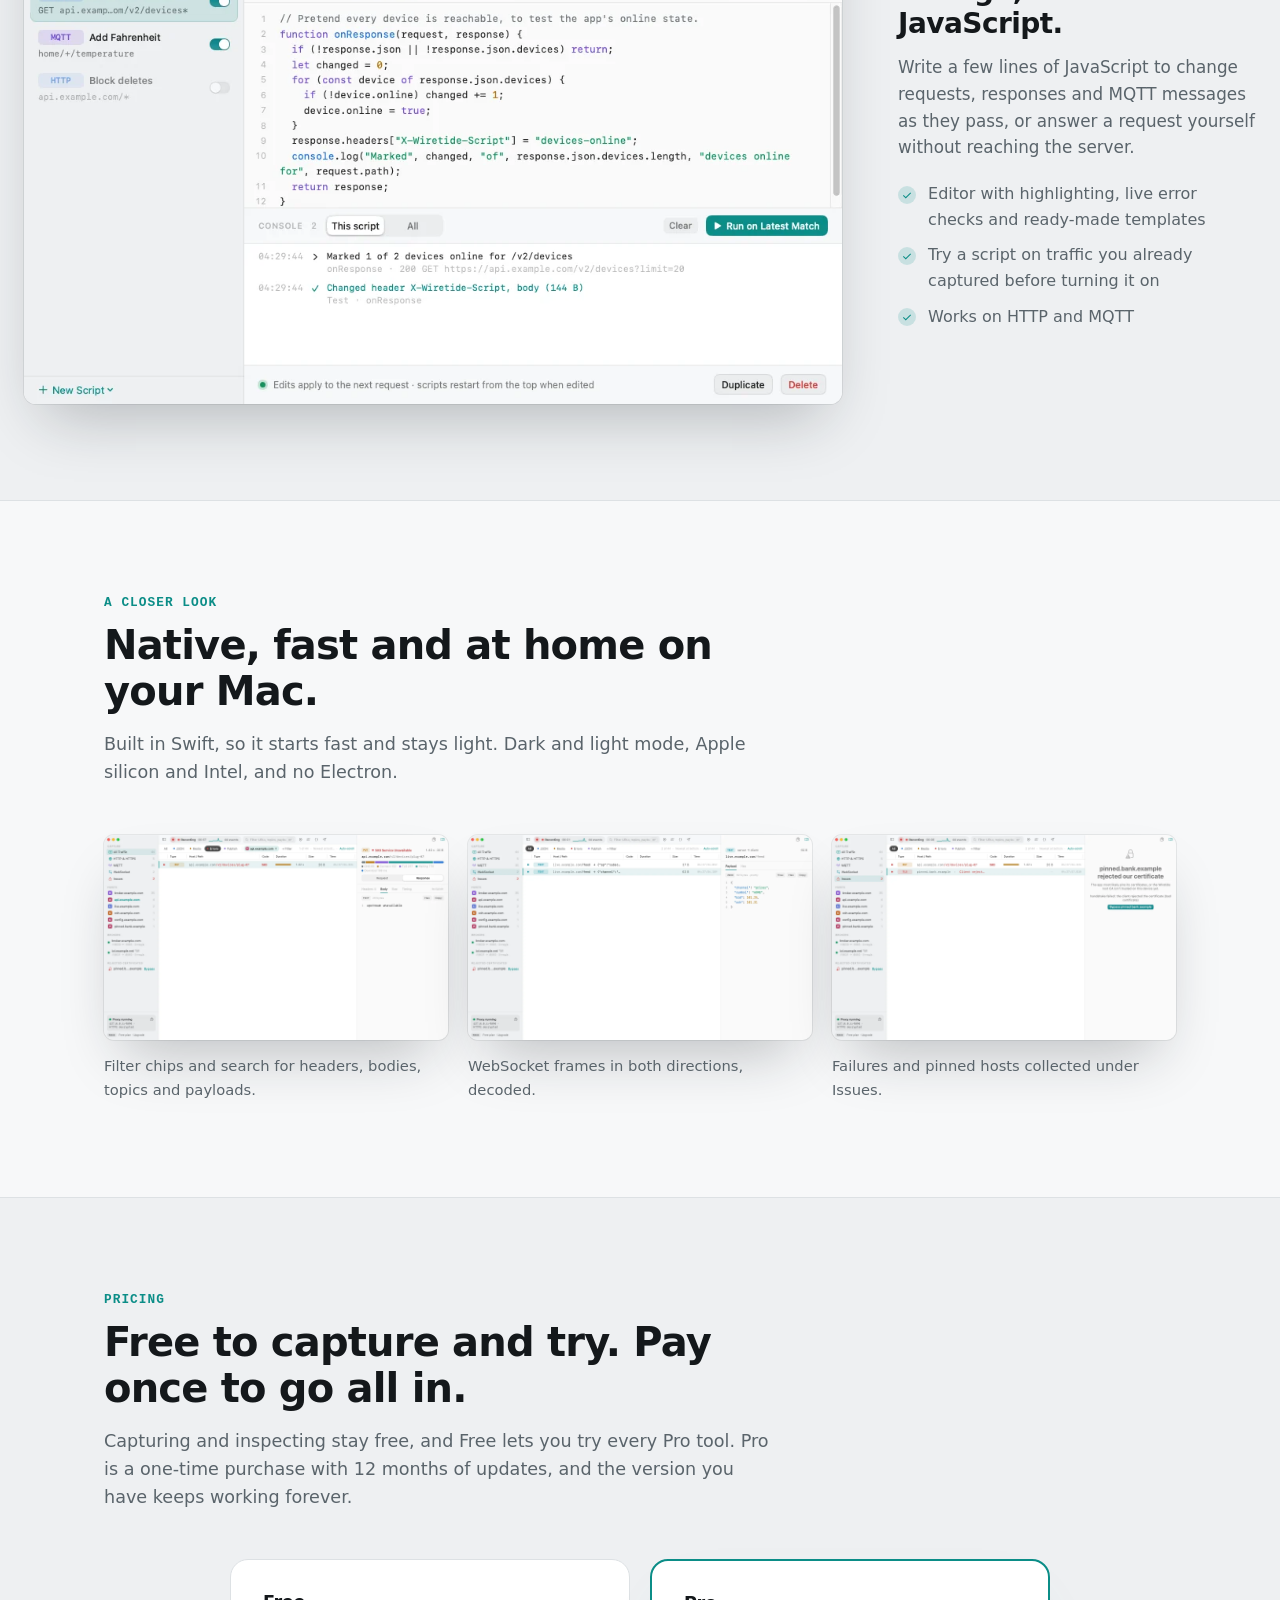
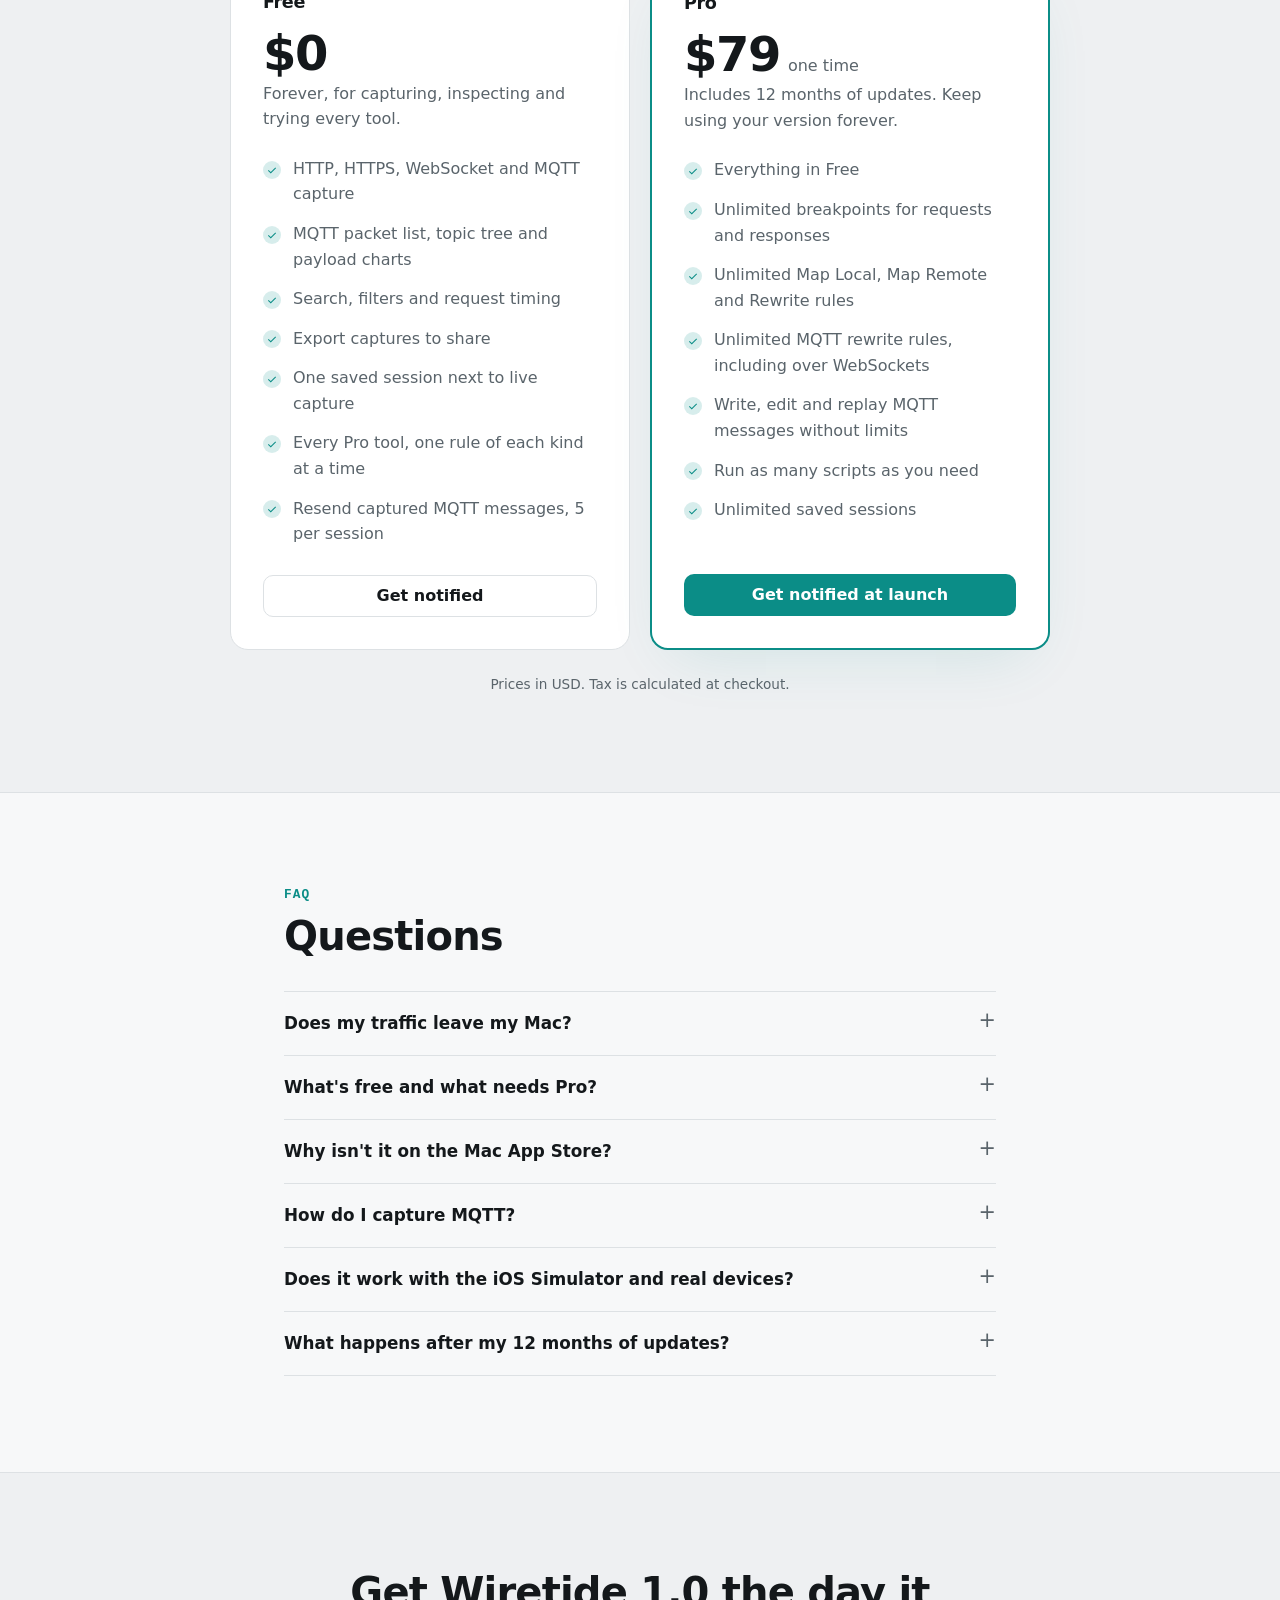
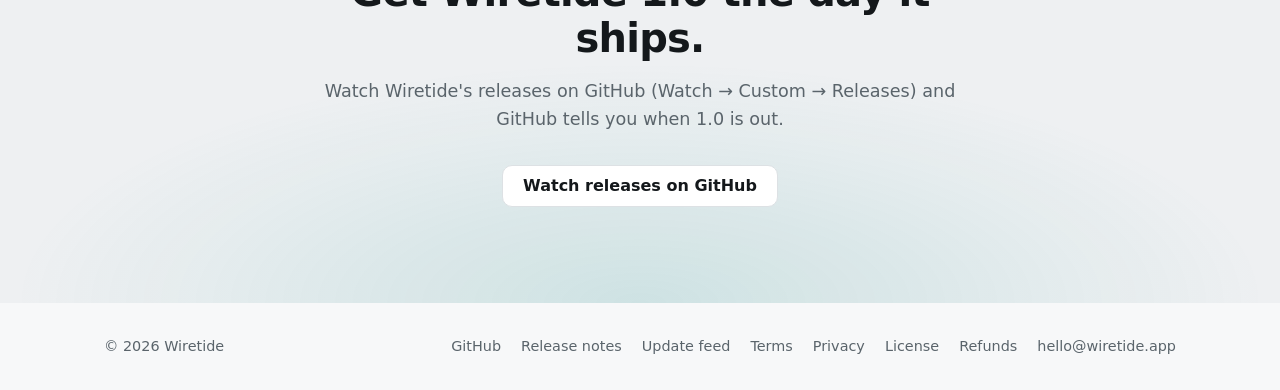
==== commit 98eb37d7: "Site from 4147140" ====
--- a/index.html
+++ b/index.html
@@ -220,7 +220,7 @@
       <div class="wrap">
         <p class="eyebrow">Pro tools</p>
         <h2>Don't just watch the traffic. Change it.</h2>
-        <p class="sub">Reproduce the bugs your backend won't give you on demand: a slow response, a missing field, a bad value from a device. Pro works on HTTP and MQTT alike.</p>
+        <p class="sub">Reproduce the bugs your backend won't give you on demand: a slow response, a missing field, a bad value from a device. Pro works on HTTP and MQTT alike, and Free lets you try every one of them.</p>
 
         <div class="pro-list">
           <article class="pro-item">
@@ -356,19 +356,21 @@
     <section id="pricing" class="section section-alt">
       <div class="wrap">
         <p class="eyebrow">Pricing</p>
-        <h2>Free to capture. Pay once for the power tools.</h2>
-        <p class="sub">Capturing and inspecting stay free. Pro is a one-time purchase with 12 months of updates, and the version you have keeps working forever.</p>
+        <h2>Free to capture and try. Pay once to go all in.</h2>
+        <p class="sub">Capturing and inspecting stay free, and Free lets you try every Pro tool. Pro is a one-time purchase with 12 months of updates, and the version you have keeps working forever.</p>
         <div class="grid pricing">
           <article class="plan">
             <h3>Free</h3>
             <p class="price"><span class="amount">$0</span></p>
-            <p class="plan-note">Forever, for capturing and inspecting.</p>
+            <p class="plan-note">Forever, for capturing, inspecting and trying every tool.</p>
             <ul class="checks">
               <li>HTTP, HTTPS, WebSocket and MQTT capture</li>
               <li>MQTT packet list, topic tree and payload charts</li>
               <li>Search, filters and request timing</li>
               <li>Export captures to share</li>
               <li>One saved session next to live capture</li>
+              <li>Every Pro tool, one rule of each kind at a time</li>
+              <li>Resend captured MQTT messages, 5 per session</li>
             </ul>
             <a class="btn btn-ghost btn-block" data-download data-launch-label="Download" href="#waitlist">Get notified</a>
           </article>
@@ -378,11 +380,11 @@
             <p class="plan-note">Includes 12 months of updates. Keep using your version forever.</p>
             <ul class="checks">
               <li>Everything in Free</li>
-              <li>Breakpoints for requests and responses</li>
-              <li>Map Local, Map Remote and Rewrite</li>
-              <li>MQTT rewrite rules, including over WebSockets</li>
-              <li>MQTT publish and replay</li>
-              <li>JavaScript scripting</li>
+              <li>Unlimited breakpoints for requests and responses</li>
+              <li>Unlimited Map Local, Map Remote and Rewrite rules</li>
+              <li>Unlimited MQTT rewrite rules, including over WebSockets</li>
+              <li>Write, edit and replay MQTT messages without limits</li>
+              <li>Run as many scripts as you need</li>
               <li>Unlimited saved sessions</li>
             </ul>
             <a class="btn btn-primary btn-block" data-checkout href="#waitlist">Get notified at launch</a>
@@ -402,7 +404,7 @@
         </details>
         <details>
           <summary>What's free and what needs Pro?</summary>
-          <p>Capturing and inspecting everything is free: HTTP, HTTPS, WebSocket and MQTT, search, timing and export. Free keeps one saved session next to the one recording now; when you start another, Wiretide asks before replacing the old one, and you can always export it first. Pro adds the tools that change traffic (breakpoints, map and rewrite, MQTT publish and replay, scripting) and keeps unlimited saved sessions.</p>
+          <p>Capturing and inspecting everything is free: HTTP, HTTPS, WebSocket and MQTT, search, timing and export. Free keeps one saved session next to the one recording now; when you start another, Wiretide asks before replacing the old one, and you can always export it first. Free also lets you try every tool that changes traffic: one breakpoint, one map or rewrite rule of each kind and one script can be on at a time, and you can resend captured MQTT messages exactly as they arrived, five times per session. Pro removes those limits, lets you edit messages before you send them or write new ones, and keeps unlimited saved sessions.</p>
         </details>
         <details>
           <summary>Why isn't it on the Mac App Store?</summary>
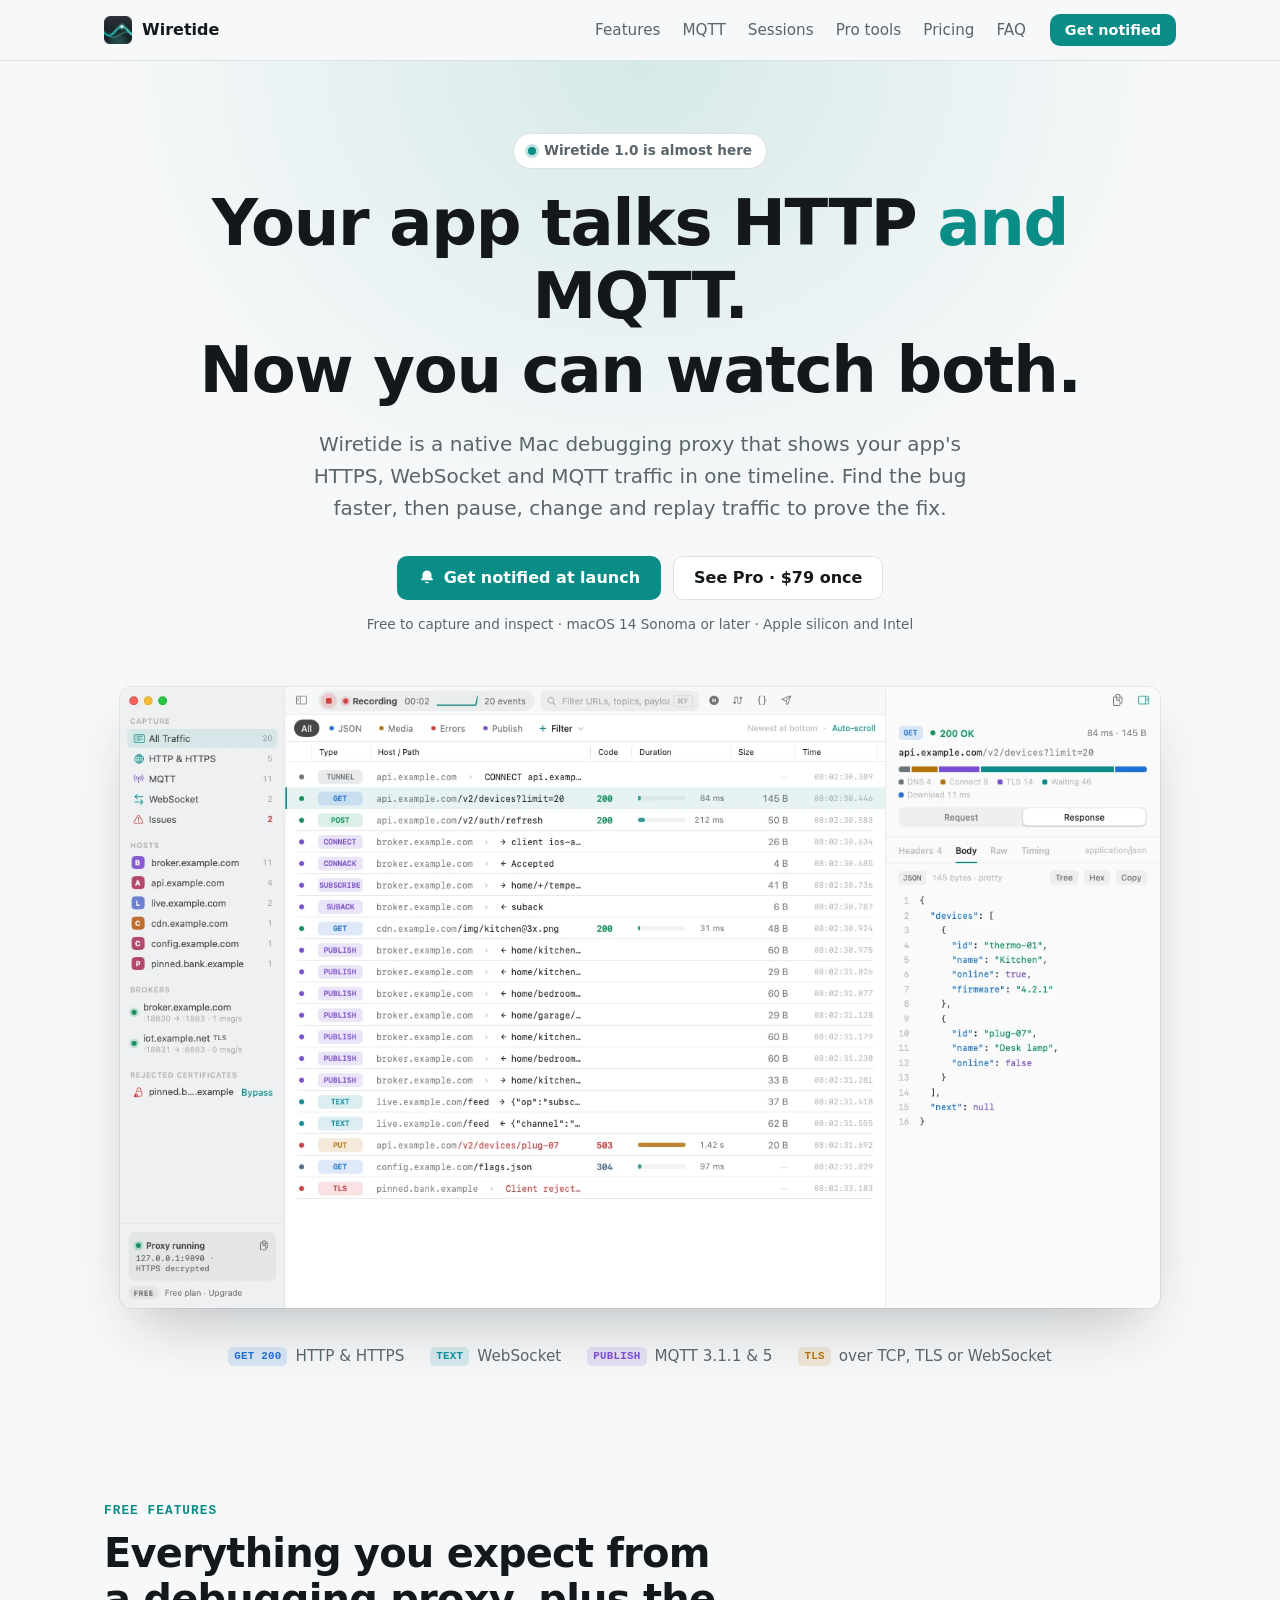
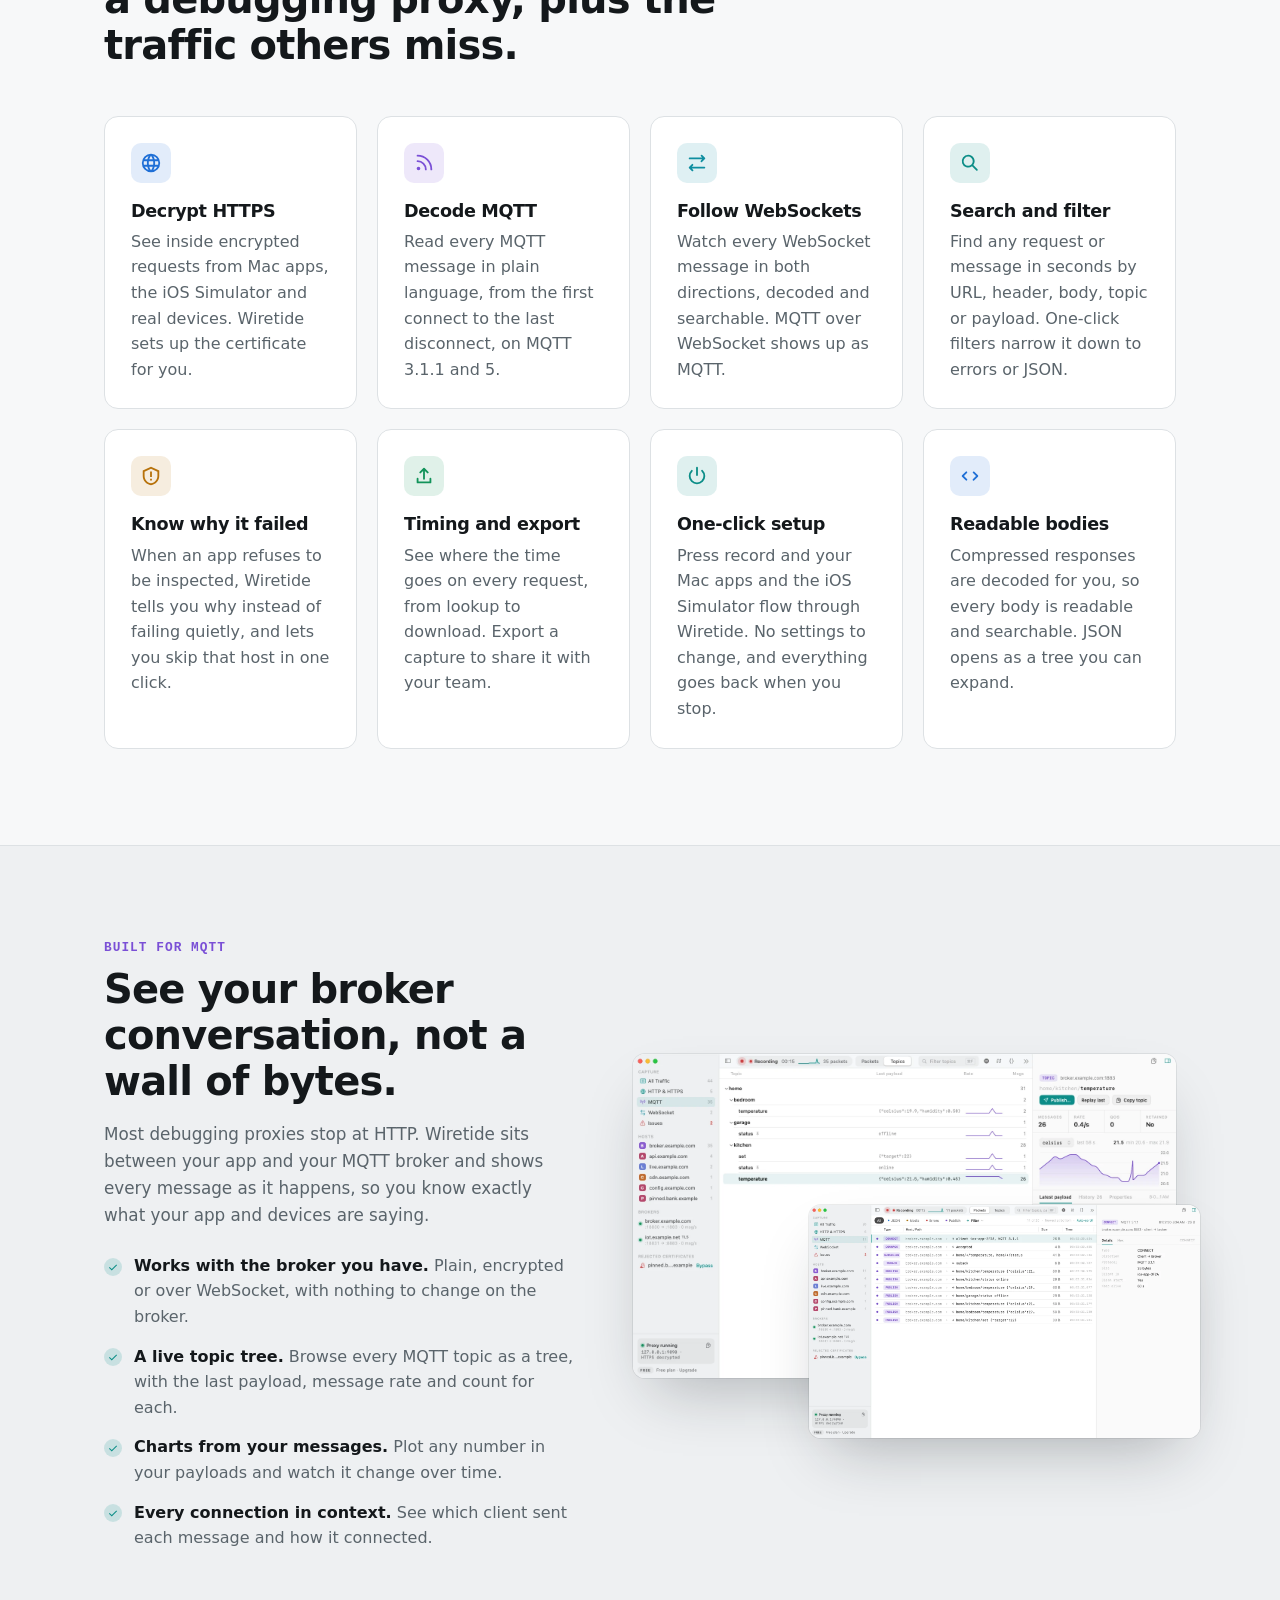
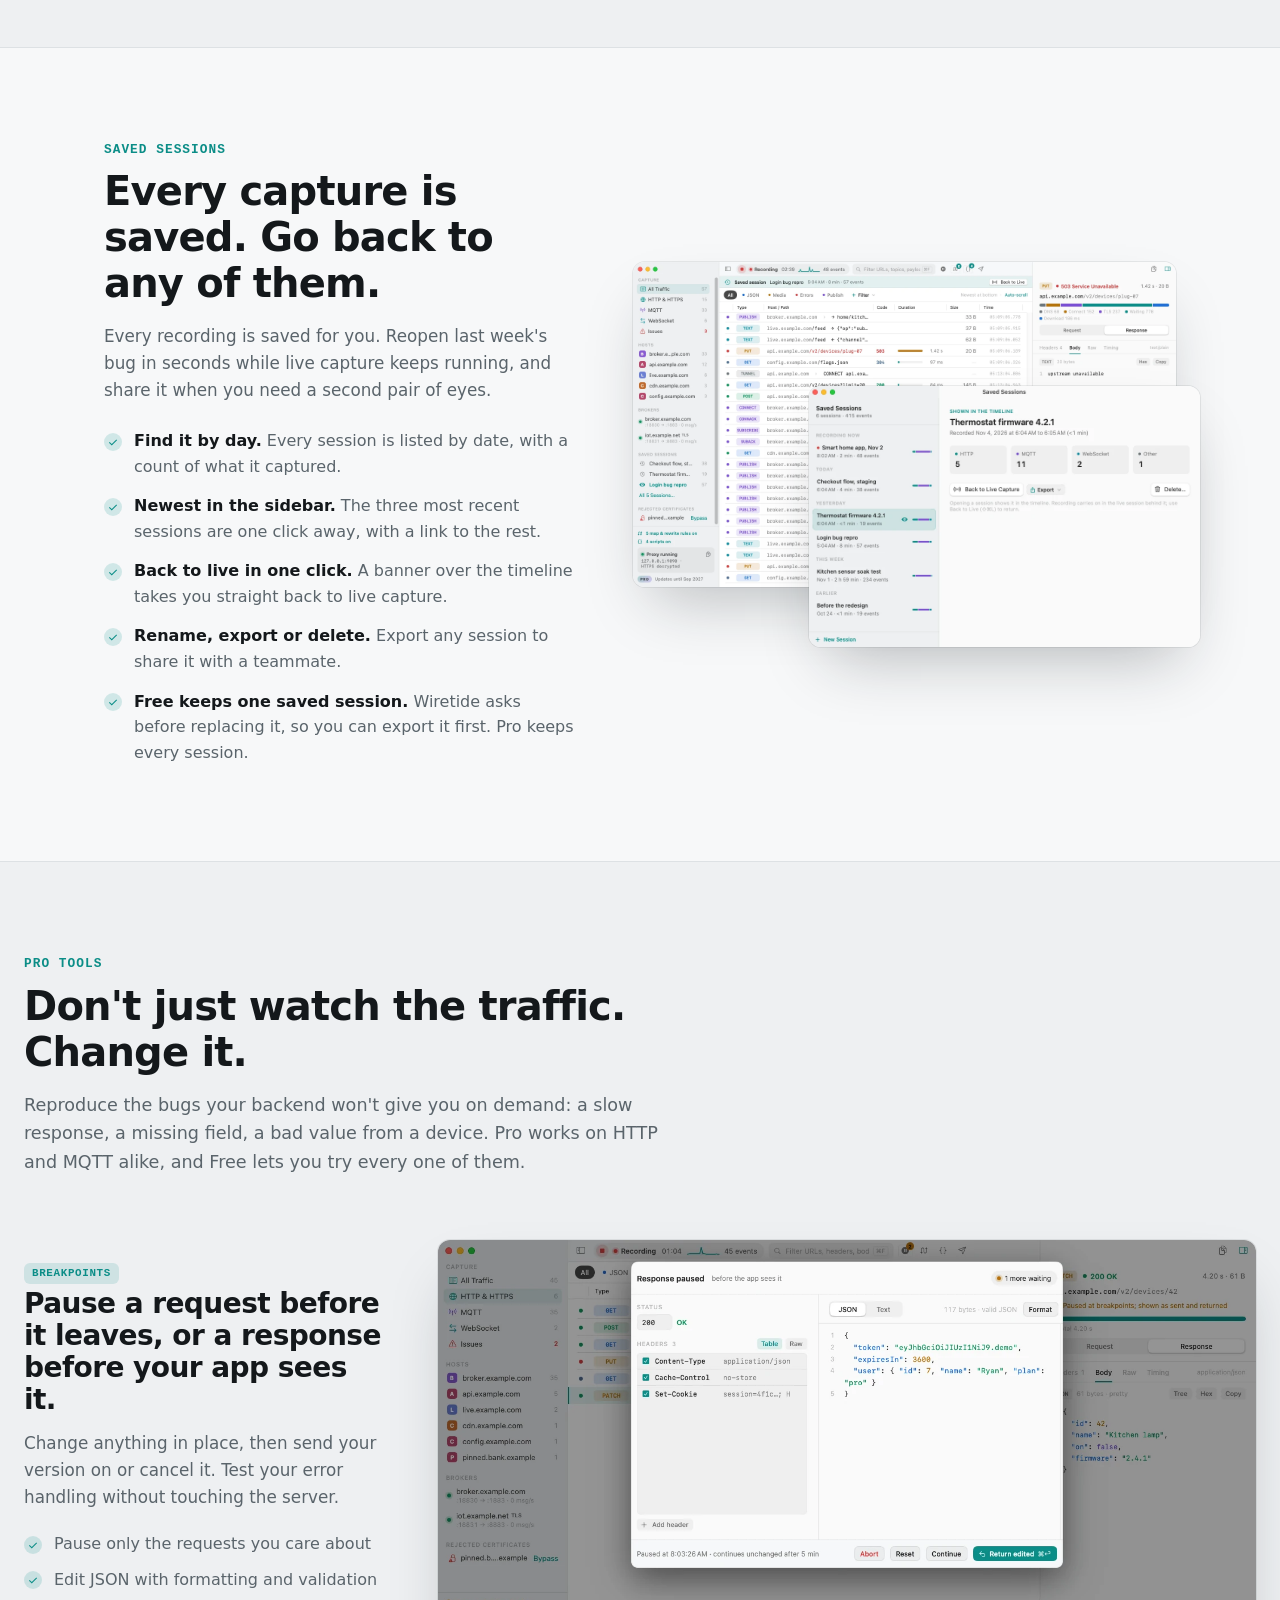
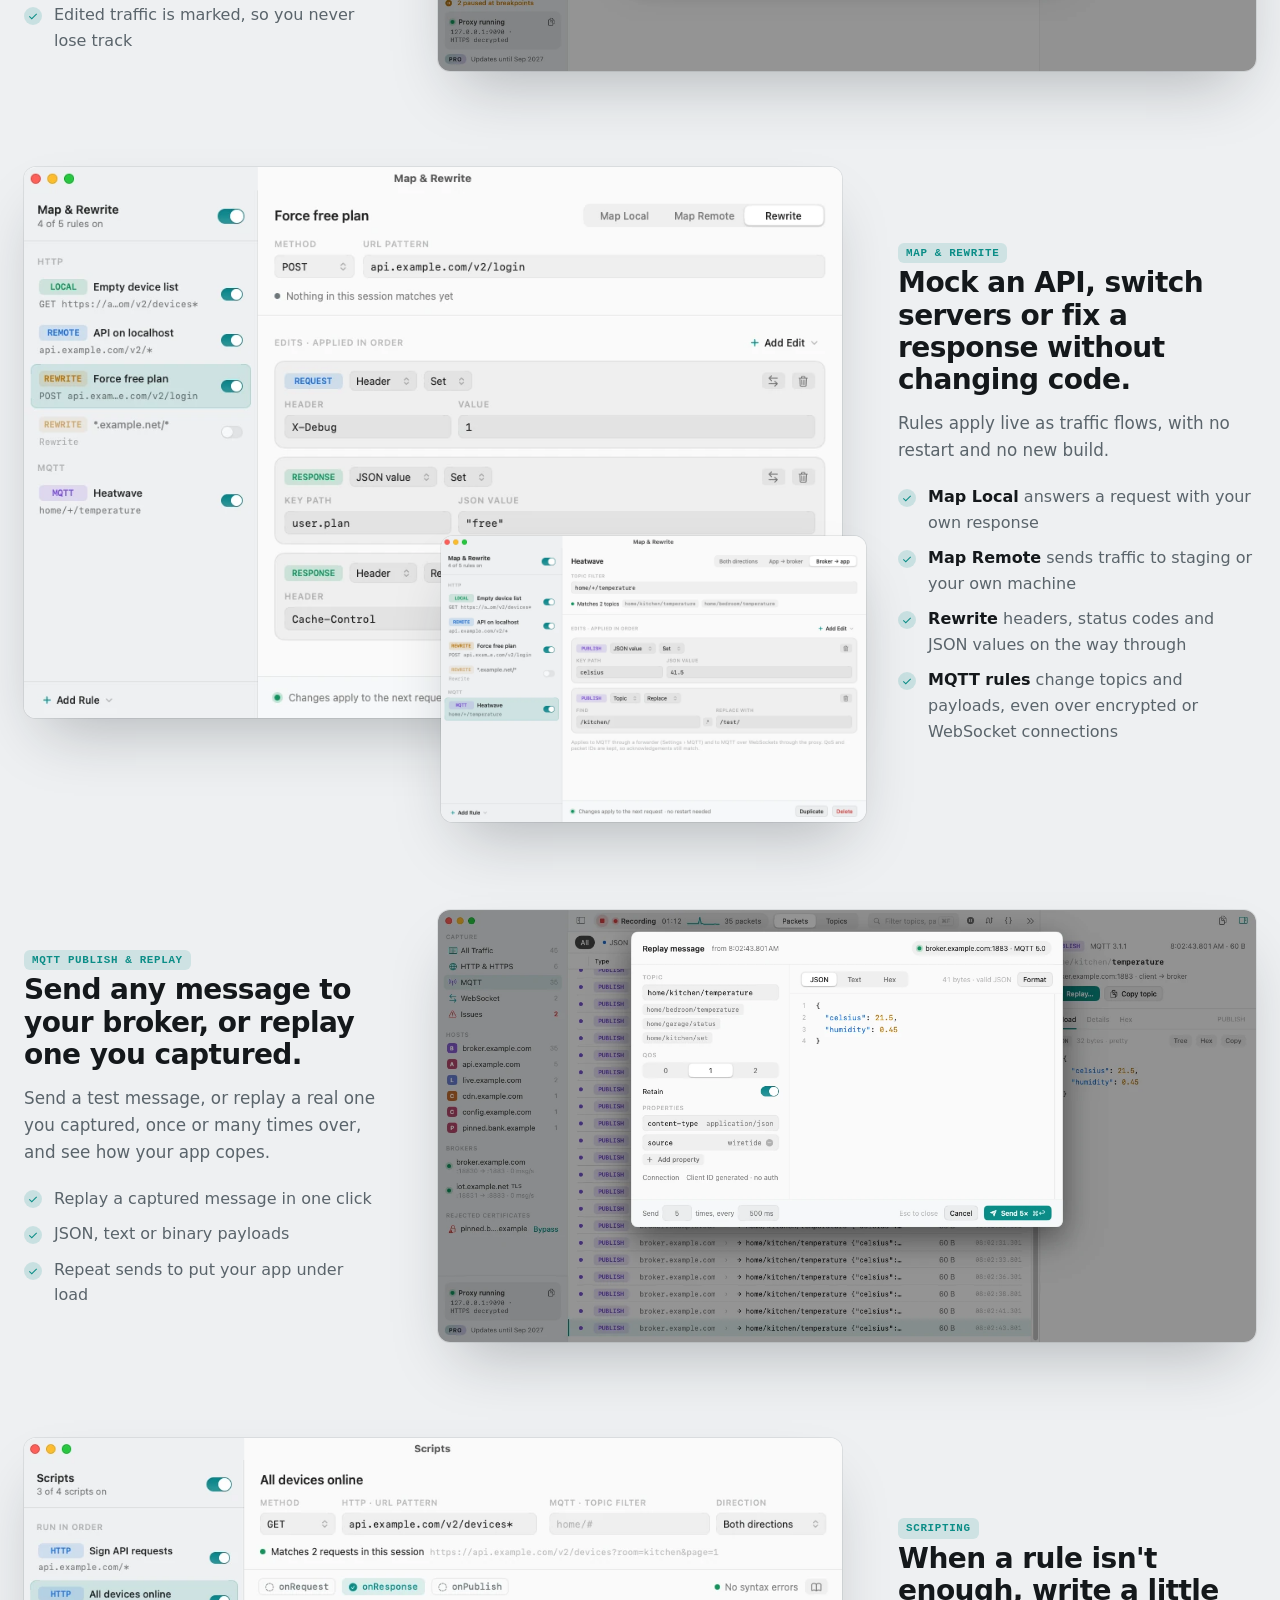
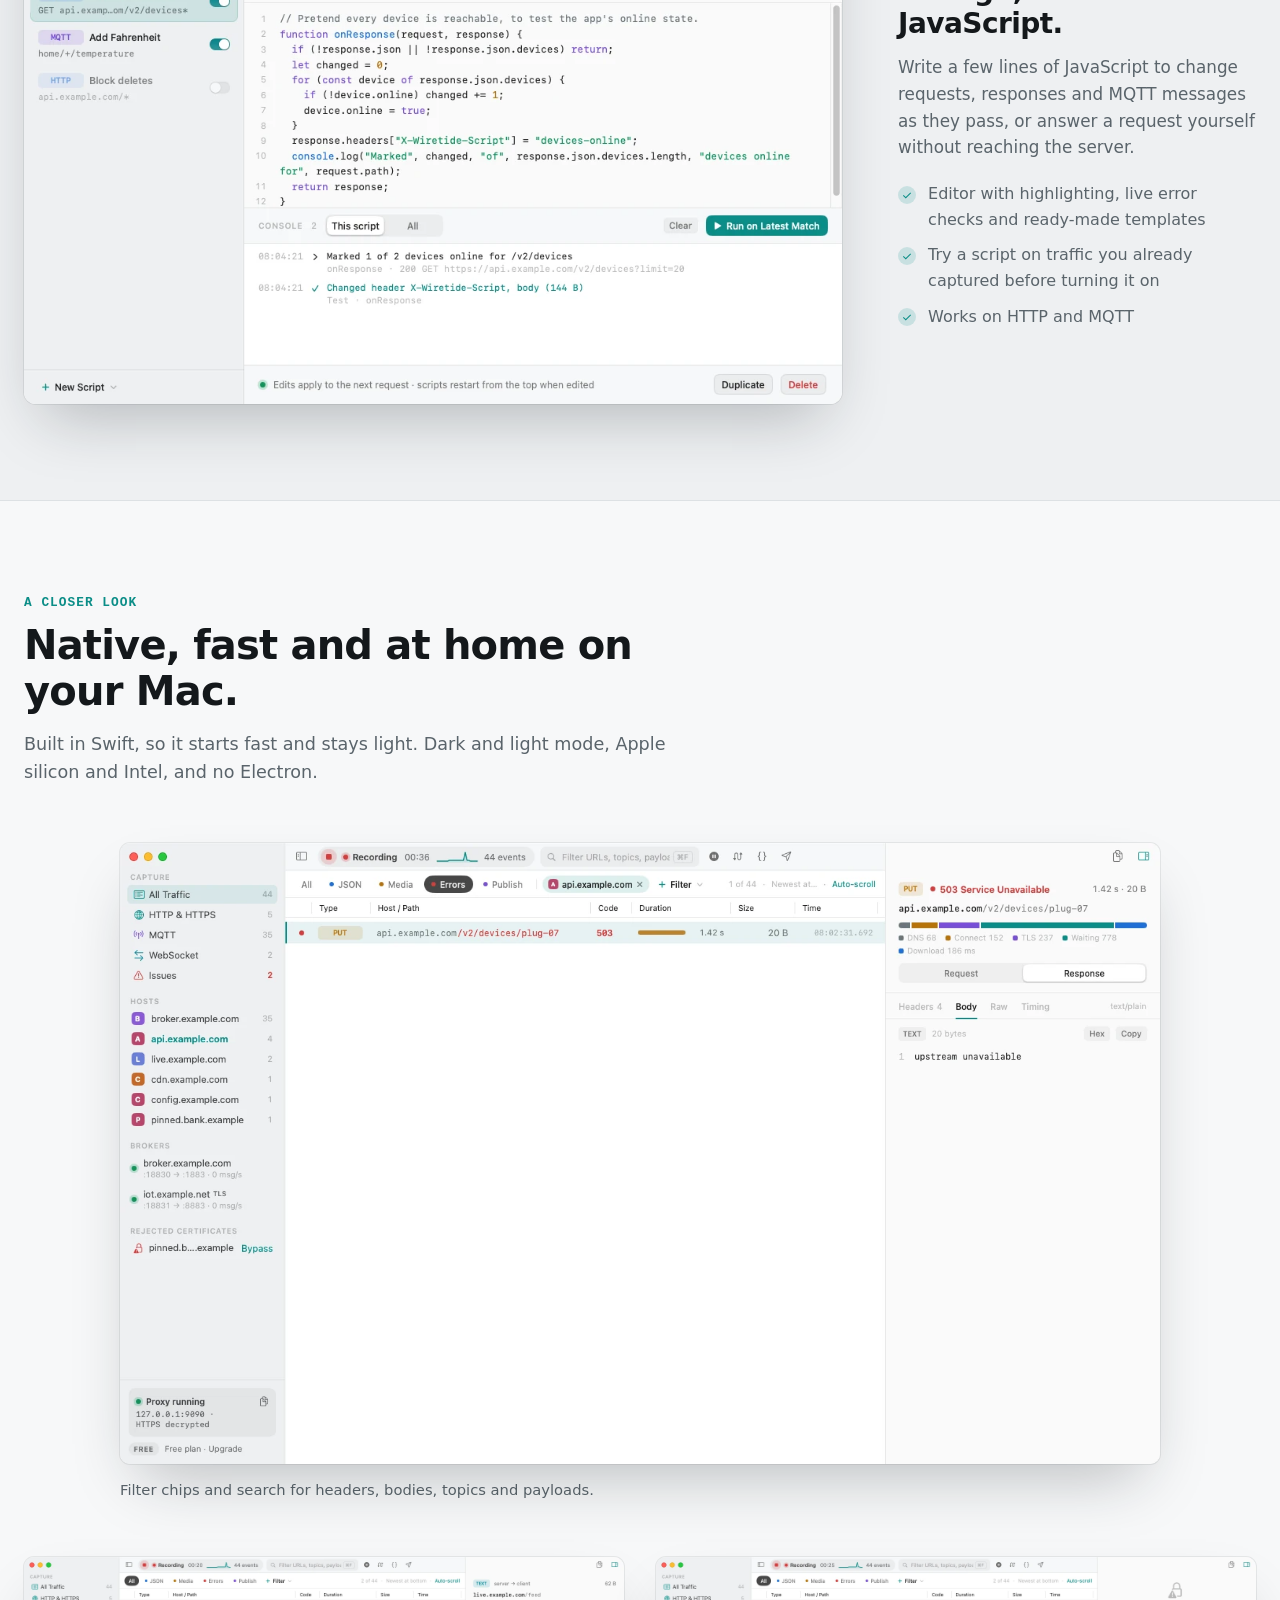
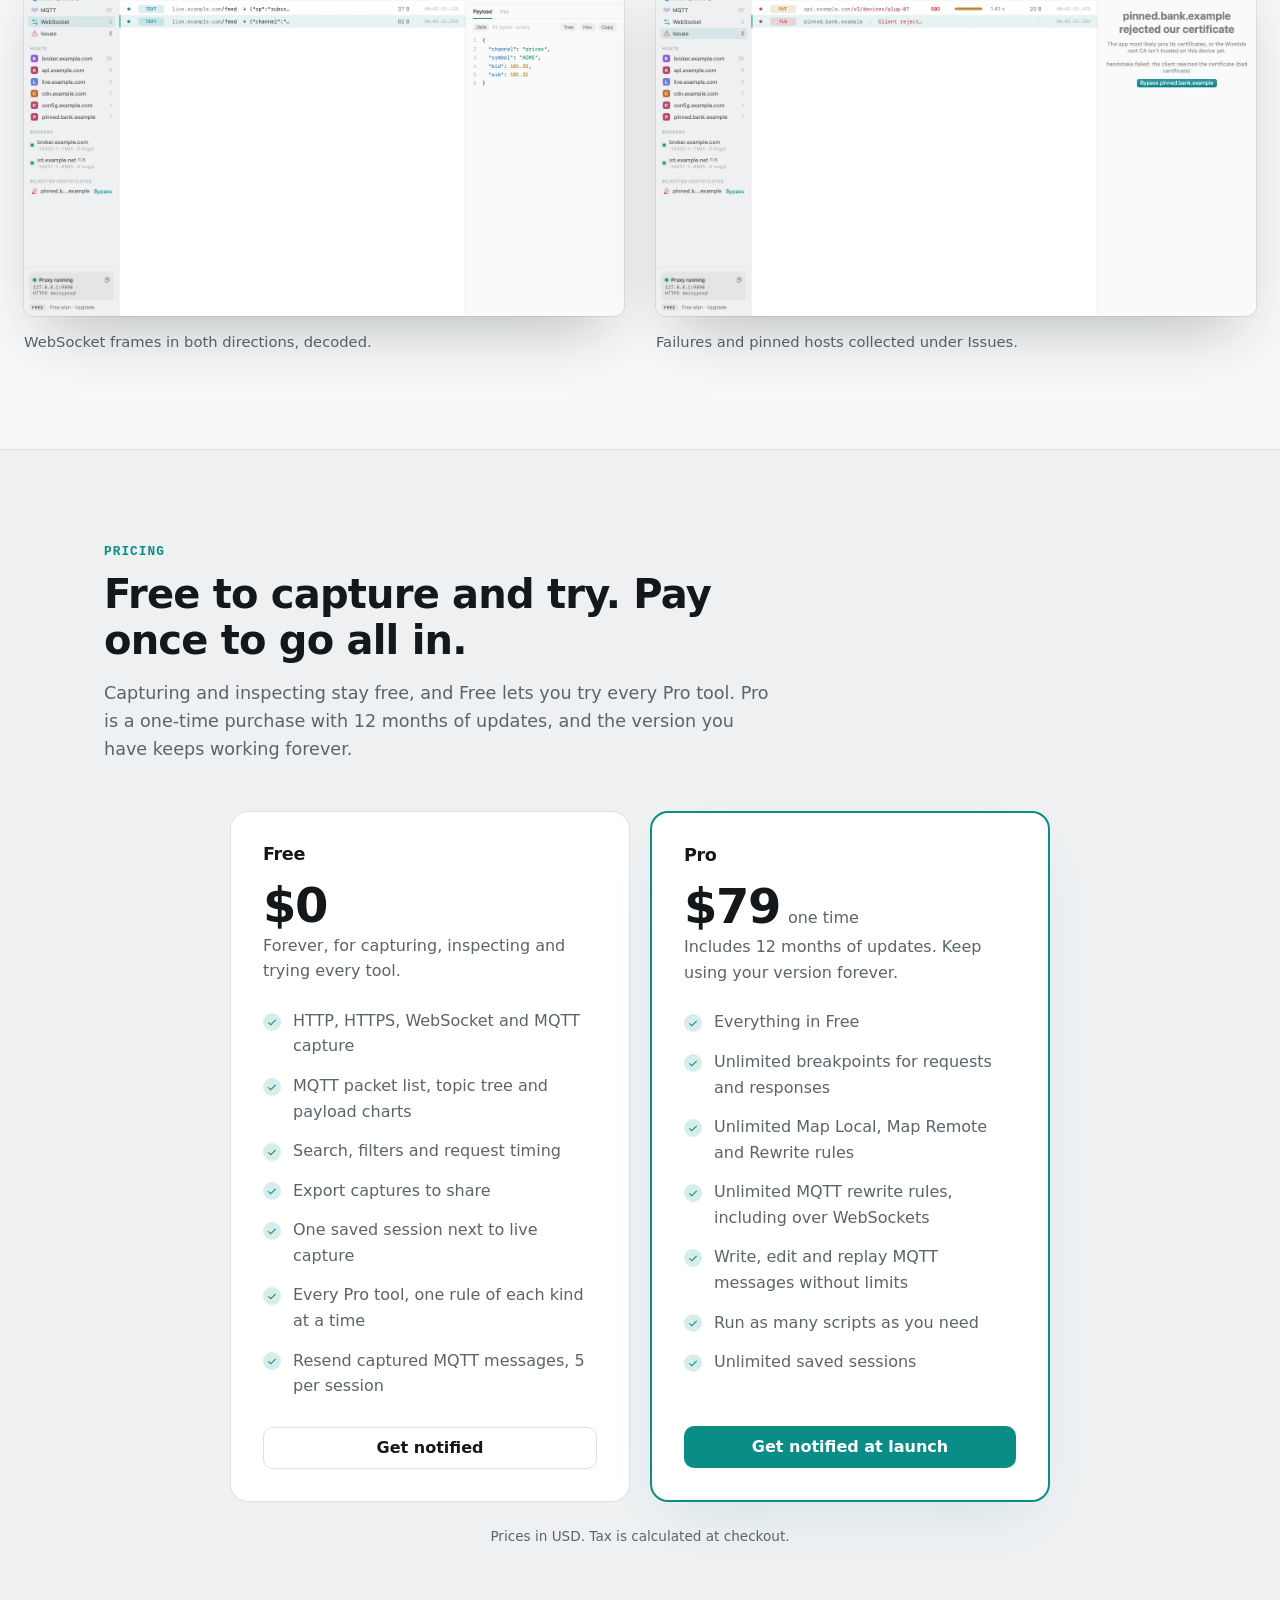
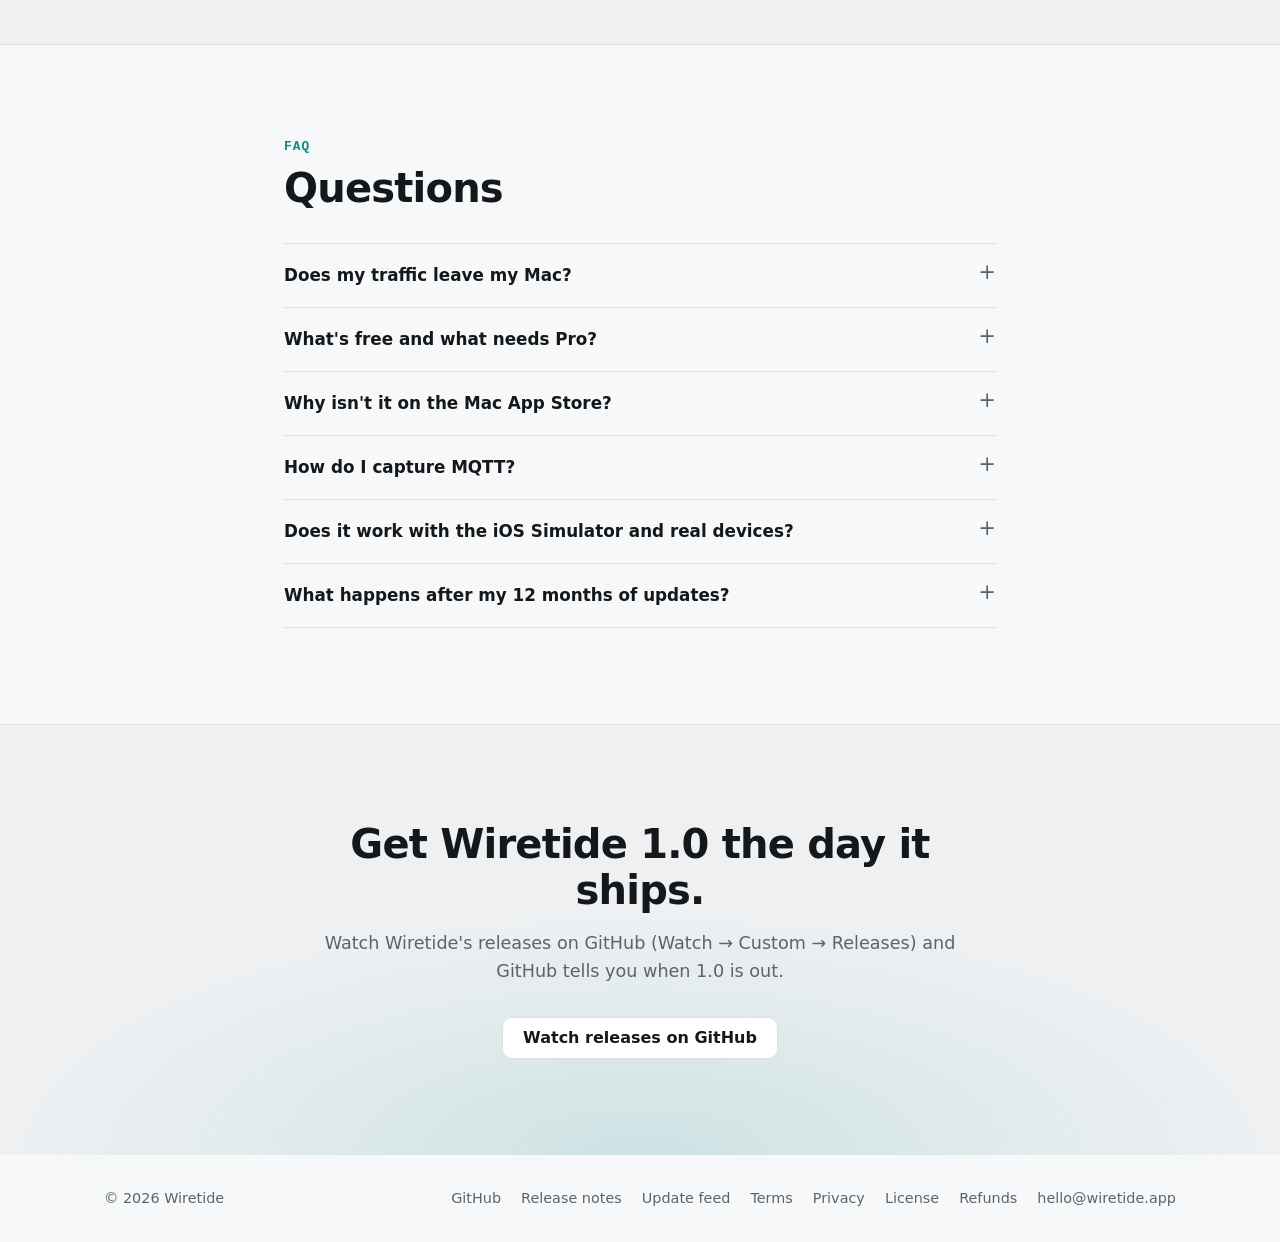
==== commit 537a550a: "Site from 5dd8816" ====
--- a/index.html
+++ b/index.html
@@ -322,7 +322,7 @@
       </div>
     </section>
 
-    <section class="section">
+    <section class="section closer">
       <div class="wrap">
         <p class="eyebrow">A closer look</p>
         <h2>Native, fast and at home on your Mac.</h2>
--- a/styles.css
+++ b/styles.css
@@ -185,10 +185,62 @@
 }
 
 /* Gallery */
-.gallery { display: grid; grid-template-columns: repeat(3, 1fr); gap: 20px; margin-top: 48px; }
+.closer .wrap { max-width: 1280px; }
+.gallery { display: grid; grid-template-columns: repeat(2, 1fr); gap: 56px 32px; margin-top: 56px; }
+.gallery .shot:first-child { grid-column: 1 / -1; max-width: 1040px; margin: 0 auto; }
 .shot { margin: 0; }
 .shot img { border-radius: 10px; box-shadow: var(--shadow); }
 .shot figcaption { color: var(--muted); font-size: 0.92rem; margin-top: 14px; }
+
+/* Click to enlarge */
+.zoom {
+  display: block; width: 100%; padding: 0; margin: 0; border: 0; background: none;
+  color: inherit; font: inherit; cursor: zoom-in; position: relative; border-radius: inherit;
+}
+.zoom::after {
+  content: ""; position: absolute; right: 12px; bottom: 12px; width: 34px; height: 34px; border-radius: 50%;
+  background: rgba(17, 20, 23, 0.72) url("data:image/svg+xml,%3Csvg xmlns='http://www.w3.org/2000/svg' viewBox='0 0 24 24'%3E%3Cpath fill='%23fff' d='M10 3a7 7 0 0 1 5.6 11.2l5.1 5.1-1.4 1.4-5.1-5.1A7 7 0 1 1 10 3zm0 2a5 5 0 1 0 0 10 5 5 0 0 0 0-10zm1 2v2h2v2h-2v2H9v-2H7V9h2V7z'/%3E%3C/svg%3E") center / 18px no-repeat;
+  opacity: 0; transform: scale(0.9); transition: opacity 0.15s ease, transform 0.15s ease; pointer-events: none;
+}
+.zoom:hover::after, .zoom:focus-visible::after { opacity: 1; transform: none; }
+.zoom:focus-visible { outline-offset: 4px; }
+@media (hover: none) { .zoom::after { opacity: 0.85; transform: none; } }
+
+.lightbox {
+  width: 100vw; height: 100vh; height: 100dvh; max-width: none; max-height: none; margin: 0; padding: 0;
+  border: 0; background: transparent; color: #e9edef; overflow: hidden;
+}
+.lightbox::backdrop { background: rgba(8, 10, 12, 0.88); backdrop-filter: blur(6px); -webkit-backdrop-filter: blur(6px); }
+.lightbox[open] { display: grid; grid-template-rows: 1fr auto; animation: lb-in 0.18s ease; }
+.lightbox-stage { display: grid; place-items: center; min-height: 0; padding: 64px 72px 12px; cursor: zoom-out; }
+.lightbox-stage img {
+  max-width: 100%; max-height: 100%; width: auto; height: auto; object-fit: contain;
+  border-radius: 10px; box-shadow: 0 30px 80px -10px rgba(0, 0, 0, 0.8), 0 0 0 1px rgba(255, 255, 255, 0.08);
+  cursor: default;
+}
+.lightbox-caption { margin: 0; padding: 8px 72px 24px; text-align: center; font-size: 0.95rem; color: #b6c0c6; }
+.lightbox-count { font: 600 0.8rem/1 var(--mono); color: #7f8a91; margin-right: 10px; }
+.lightbox button {
+  position: absolute; display: grid; place-items: center; width: 44px; height: 44px; padding: 0;
+  border-radius: 50%; border: 1px solid rgba(255, 255, 255, 0.14); background: rgba(27, 31, 36, 0.85);
+  color: #e9edef; cursor: pointer; transition: background 0.12s ease;
+}
+.lightbox button:hover { background: rgba(50, 56, 63, 0.95); }
+.lightbox button svg { width: 20px; height: 20px; fill: currentColor; }
+.lightbox-close { top: 14px; right: 14px; }
+.lightbox-prev, .lightbox-next { top: 50%; transform: translateY(-50%); }
+.lightbox-prev { left: 14px; }
+.lightbox-next { right: 14px; }
+.lightbox :focus-visible { outline-color: #4fd1c5; }
+html:has(.lightbox[open]) { overflow: hidden; }
+@keyframes lb-in { from { opacity: 0; } to { opacity: 1; } }
+@media (max-width: 640px) {
+  .lightbox-stage { padding: 64px 12px 8px; }
+  .lightbox-caption { padding: 8px 16px 84px; }
+  .lightbox-prev, .lightbox-next { top: auto; bottom: 18px; transform: none; }
+  .lightbox-prev { left: calc(50% - 56px); }
+  .lightbox-next { right: calc(50% - 56px); }
+}
 
 /* Pro tools */
 .pro-list { display: grid; gap: 96px; margin-top: 64px; }
@@ -261,7 +313,7 @@
   .features { grid-template-columns: repeat(2, 1fr); }
   .split { grid-template-columns: 1fr; gap: 40px; }
   .window-offset { right: 0; }
-  .gallery { grid-template-columns: 1fr; max-width: 560px; }
+  .gallery { grid-template-columns: 1fr; gap: 40px; }
   .pro-list { gap: 72px; }
   .pro-item, .pro-item:nth-child(even) { grid-template-columns: 1fr; gap: 32px; }
   .pro-item:nth-child(even) .pro-copy { order: 0; }
@@ -285,6 +337,8 @@
 @media (prefers-reduced-motion: reduce) {
   html { scroll-behavior: auto; }
   .btn { transition: none; }
+  .zoom::after { transition: none; }
+  .lightbox[open] { animation: none; }
 }
 .waitlist-fallback[hidden] + .download { border-top: 0; margin-top: 24px; padding-top: 0; }
 
